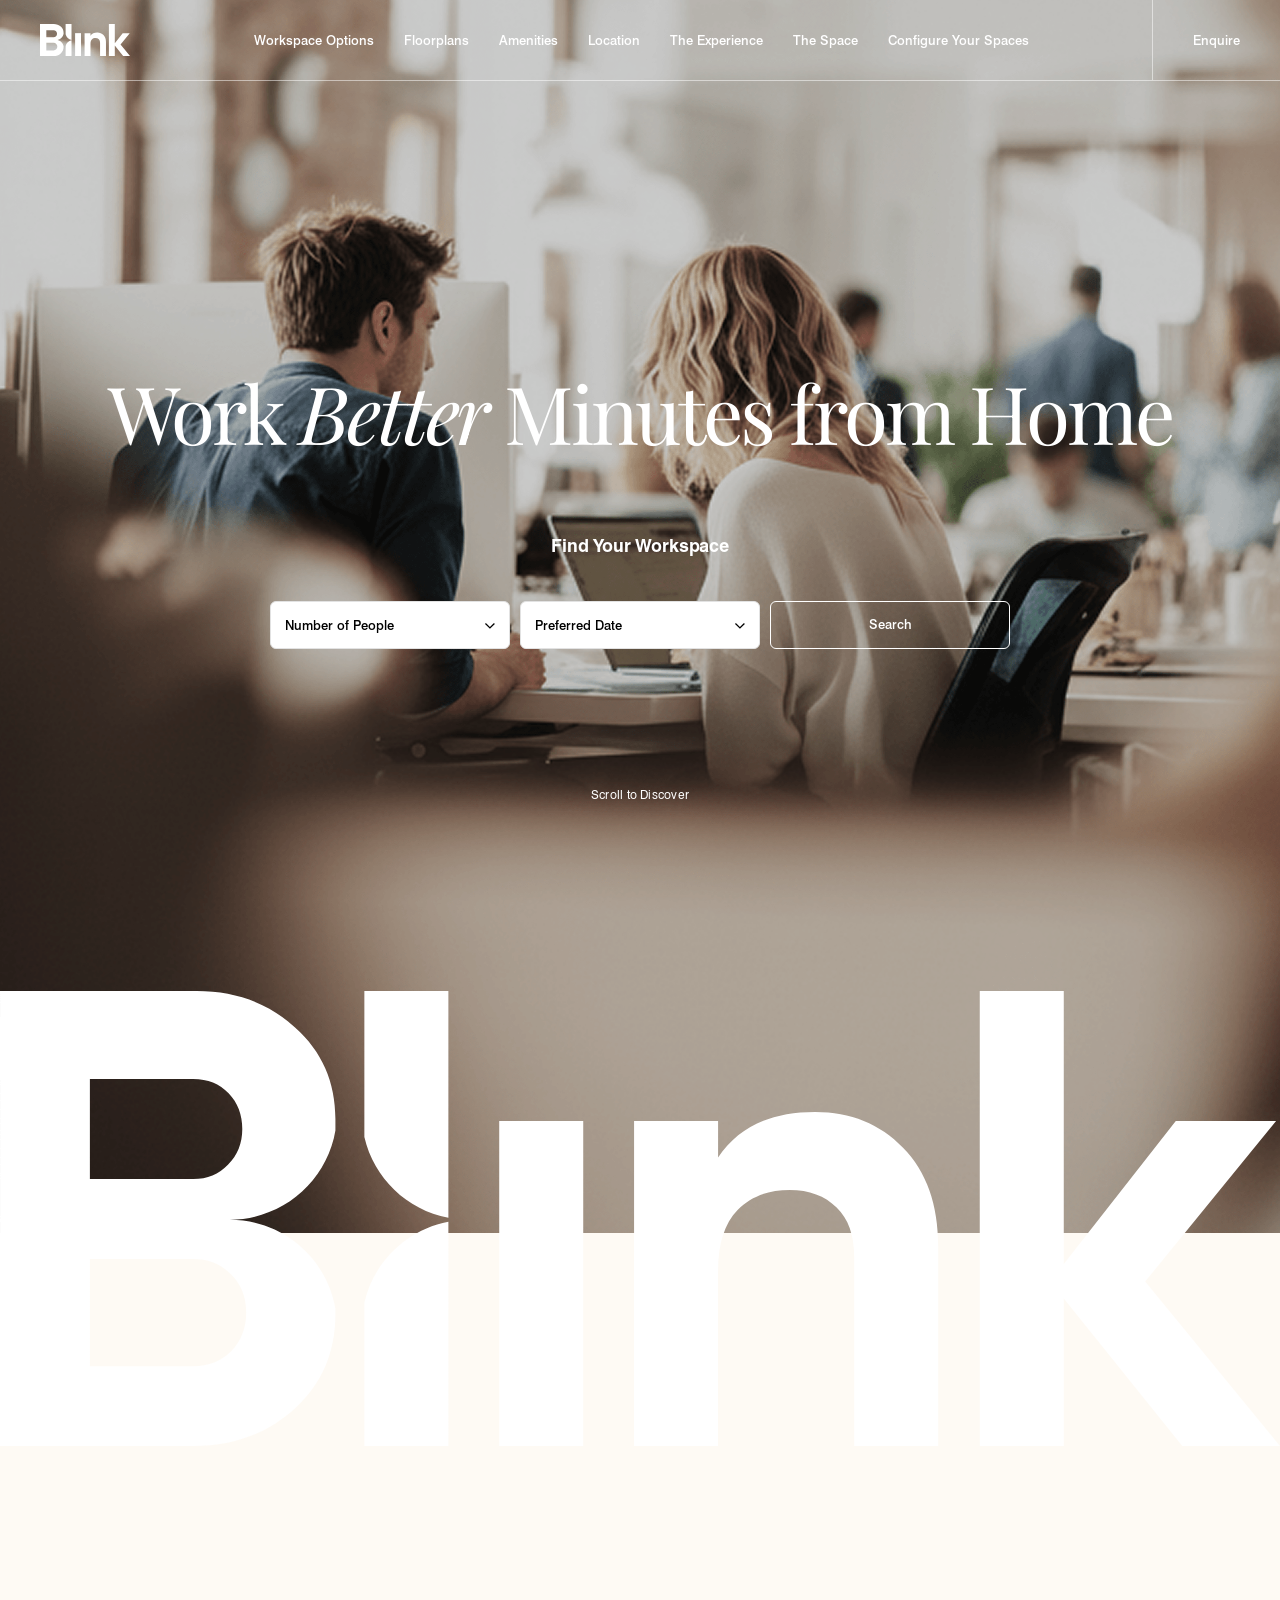
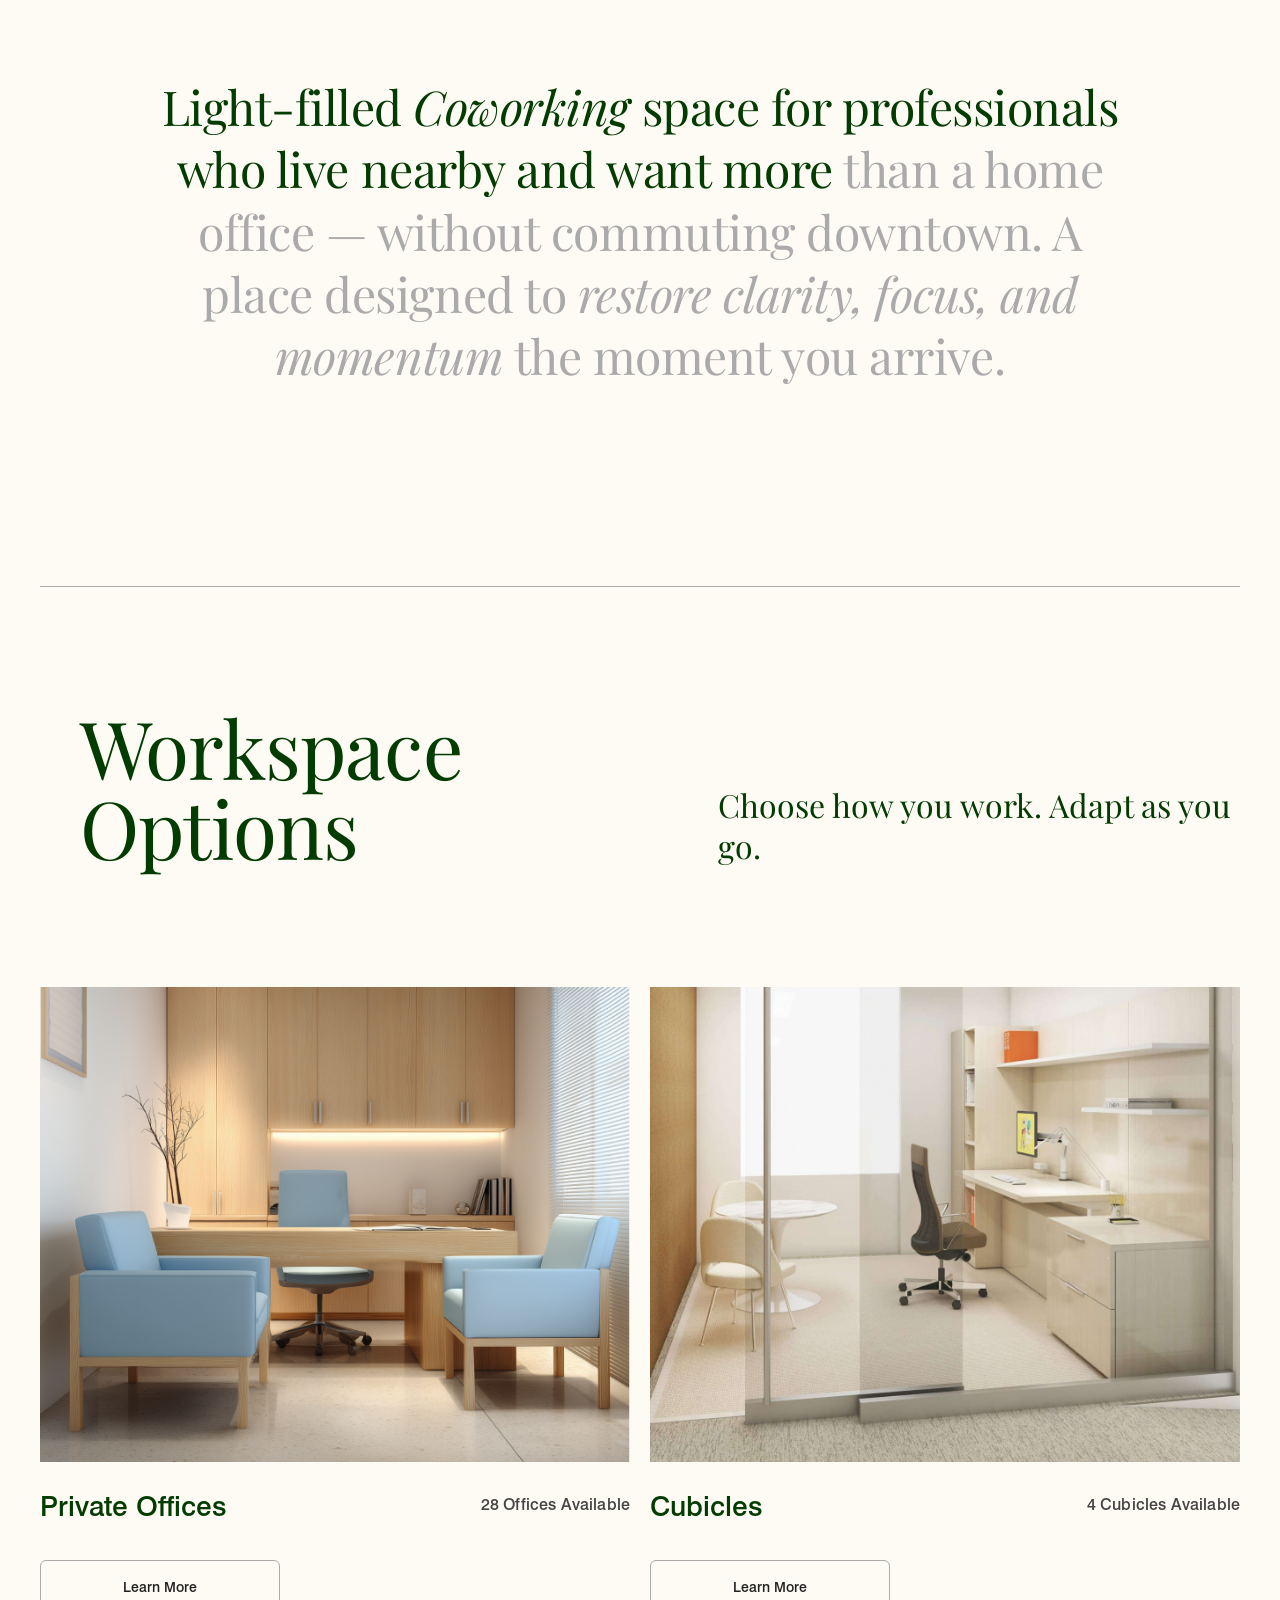
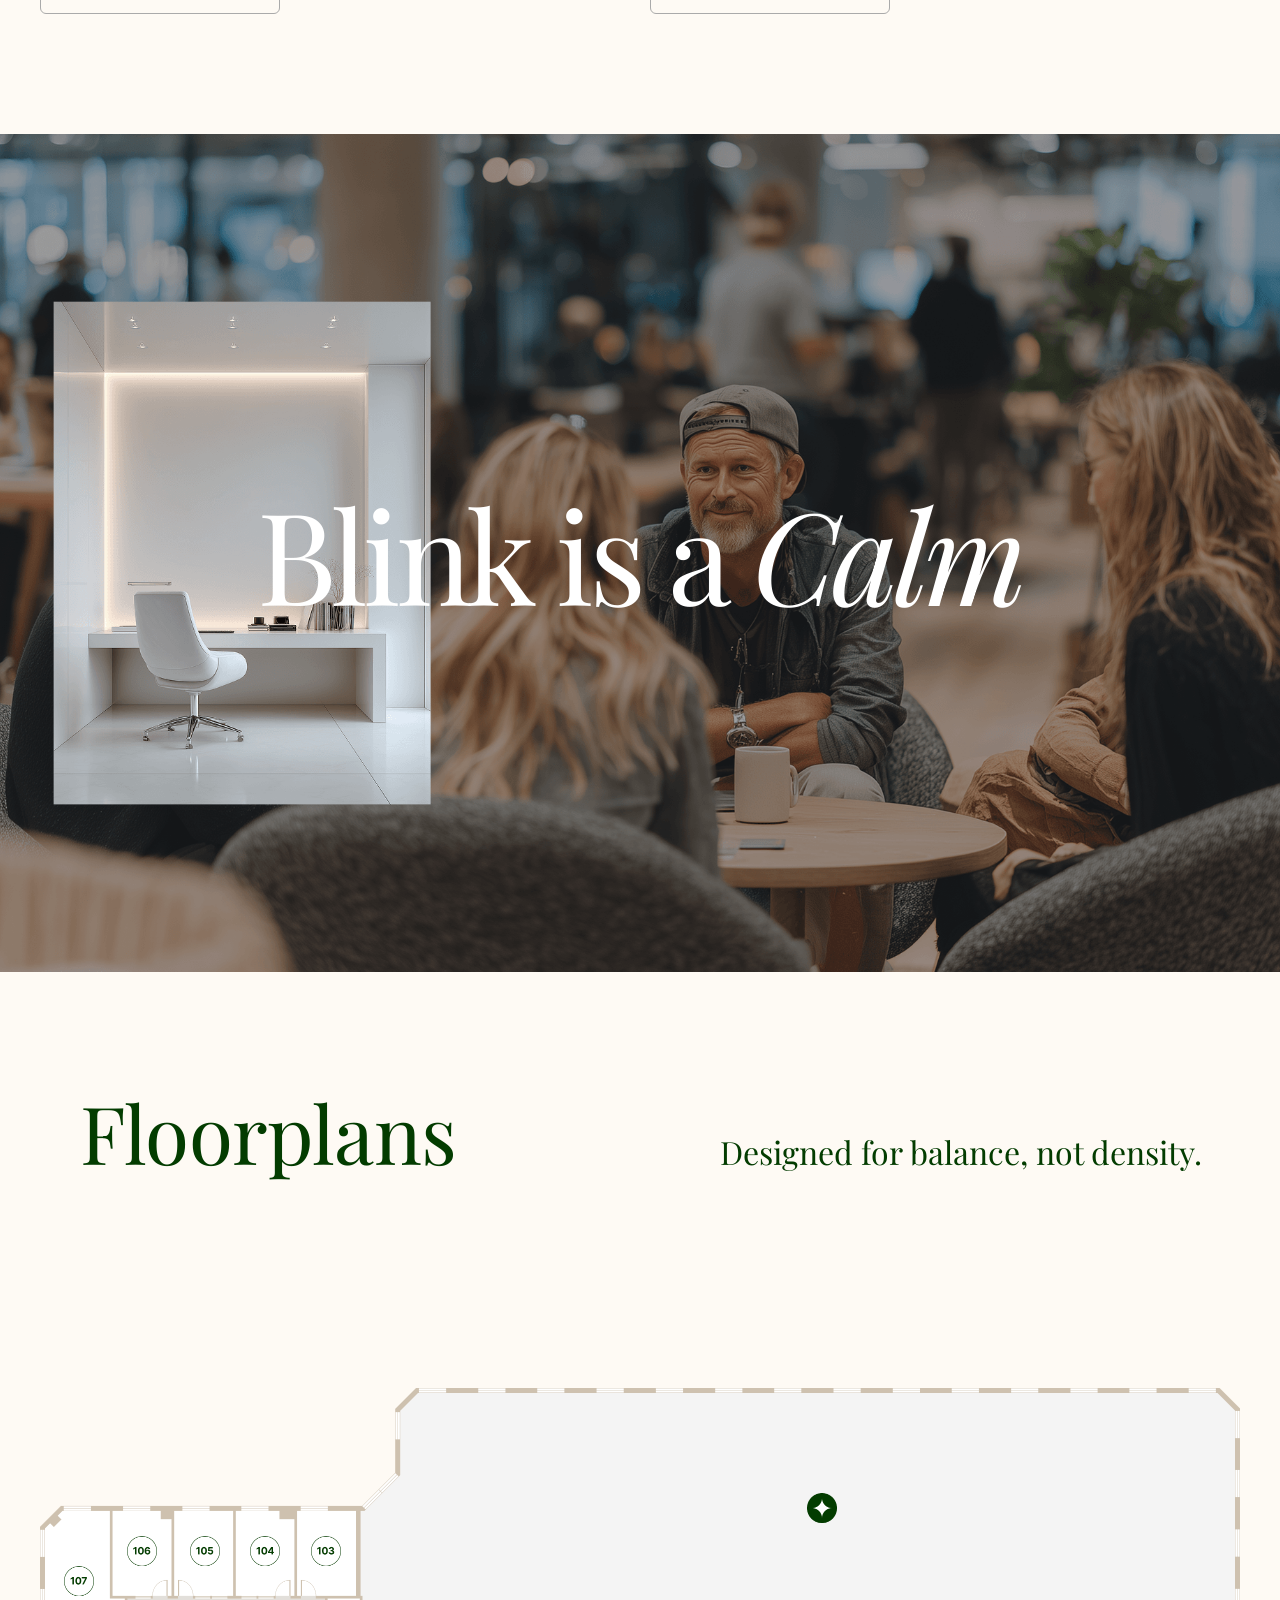
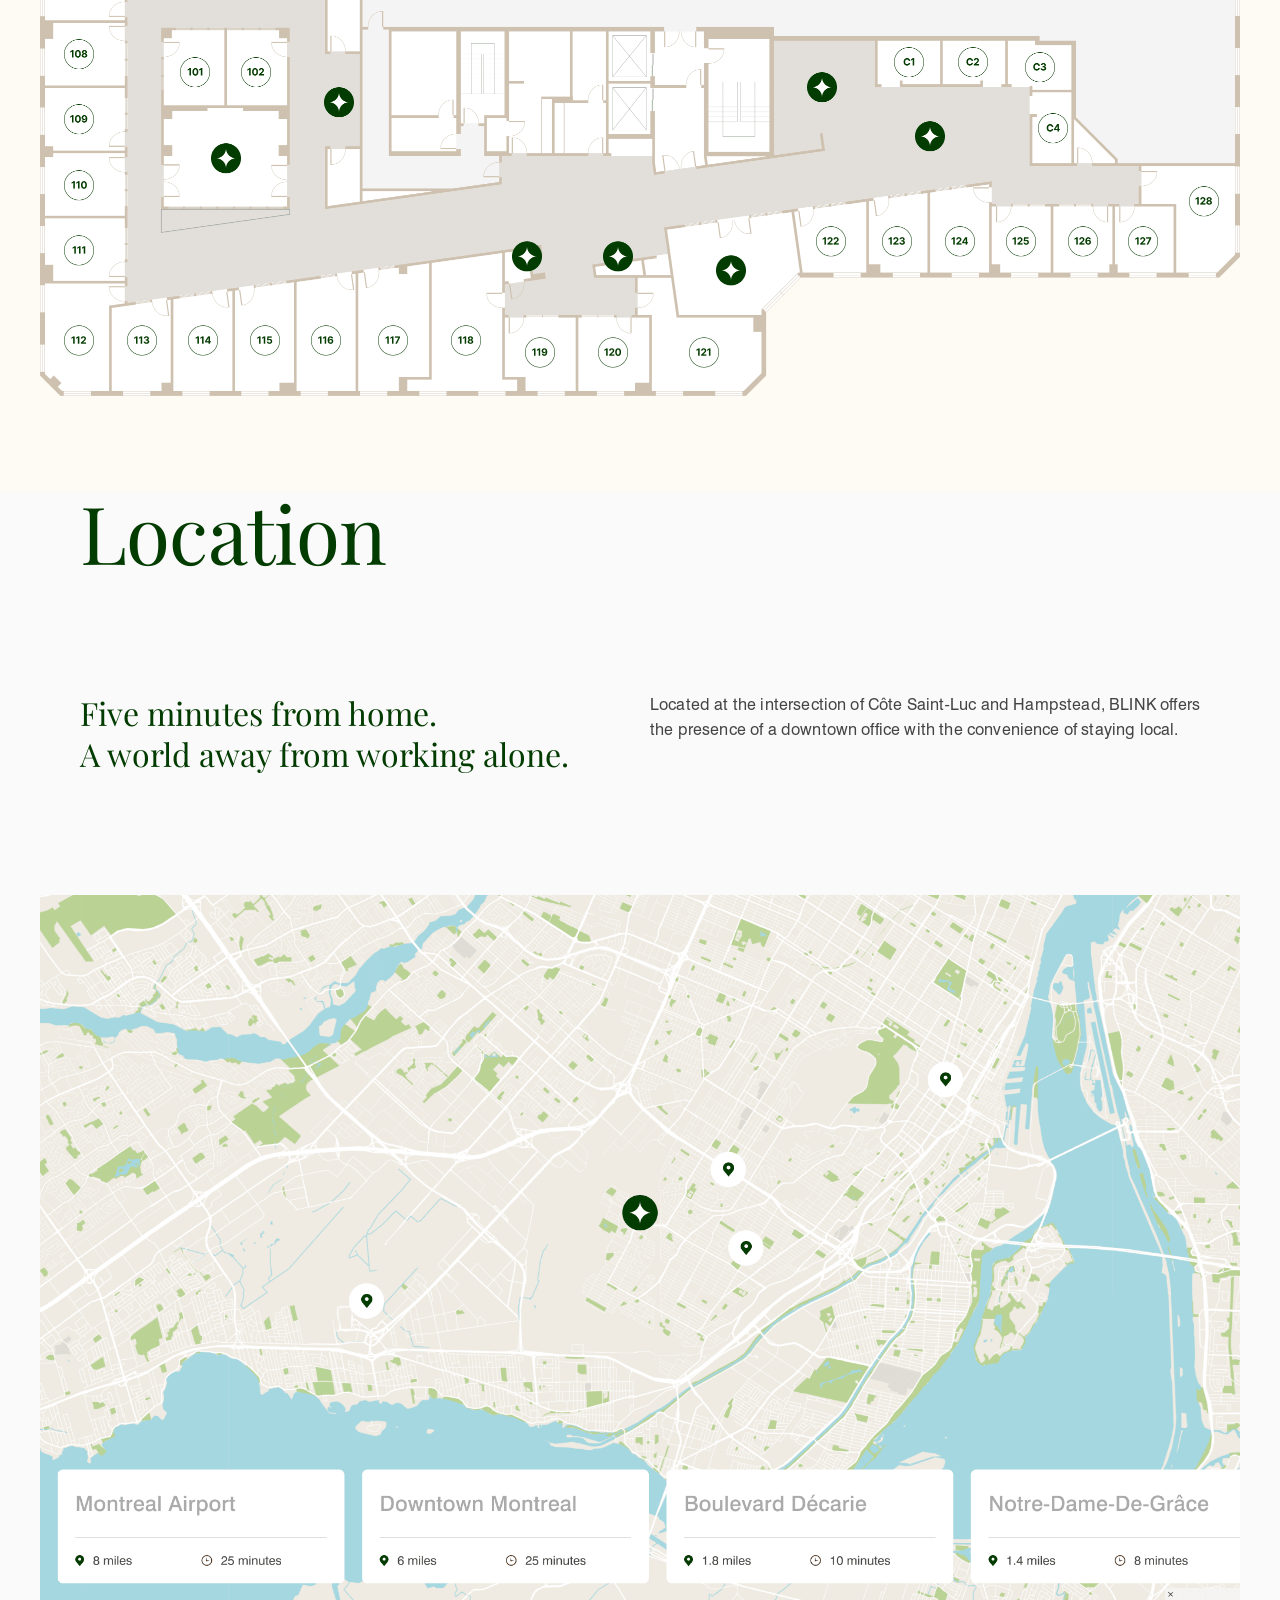
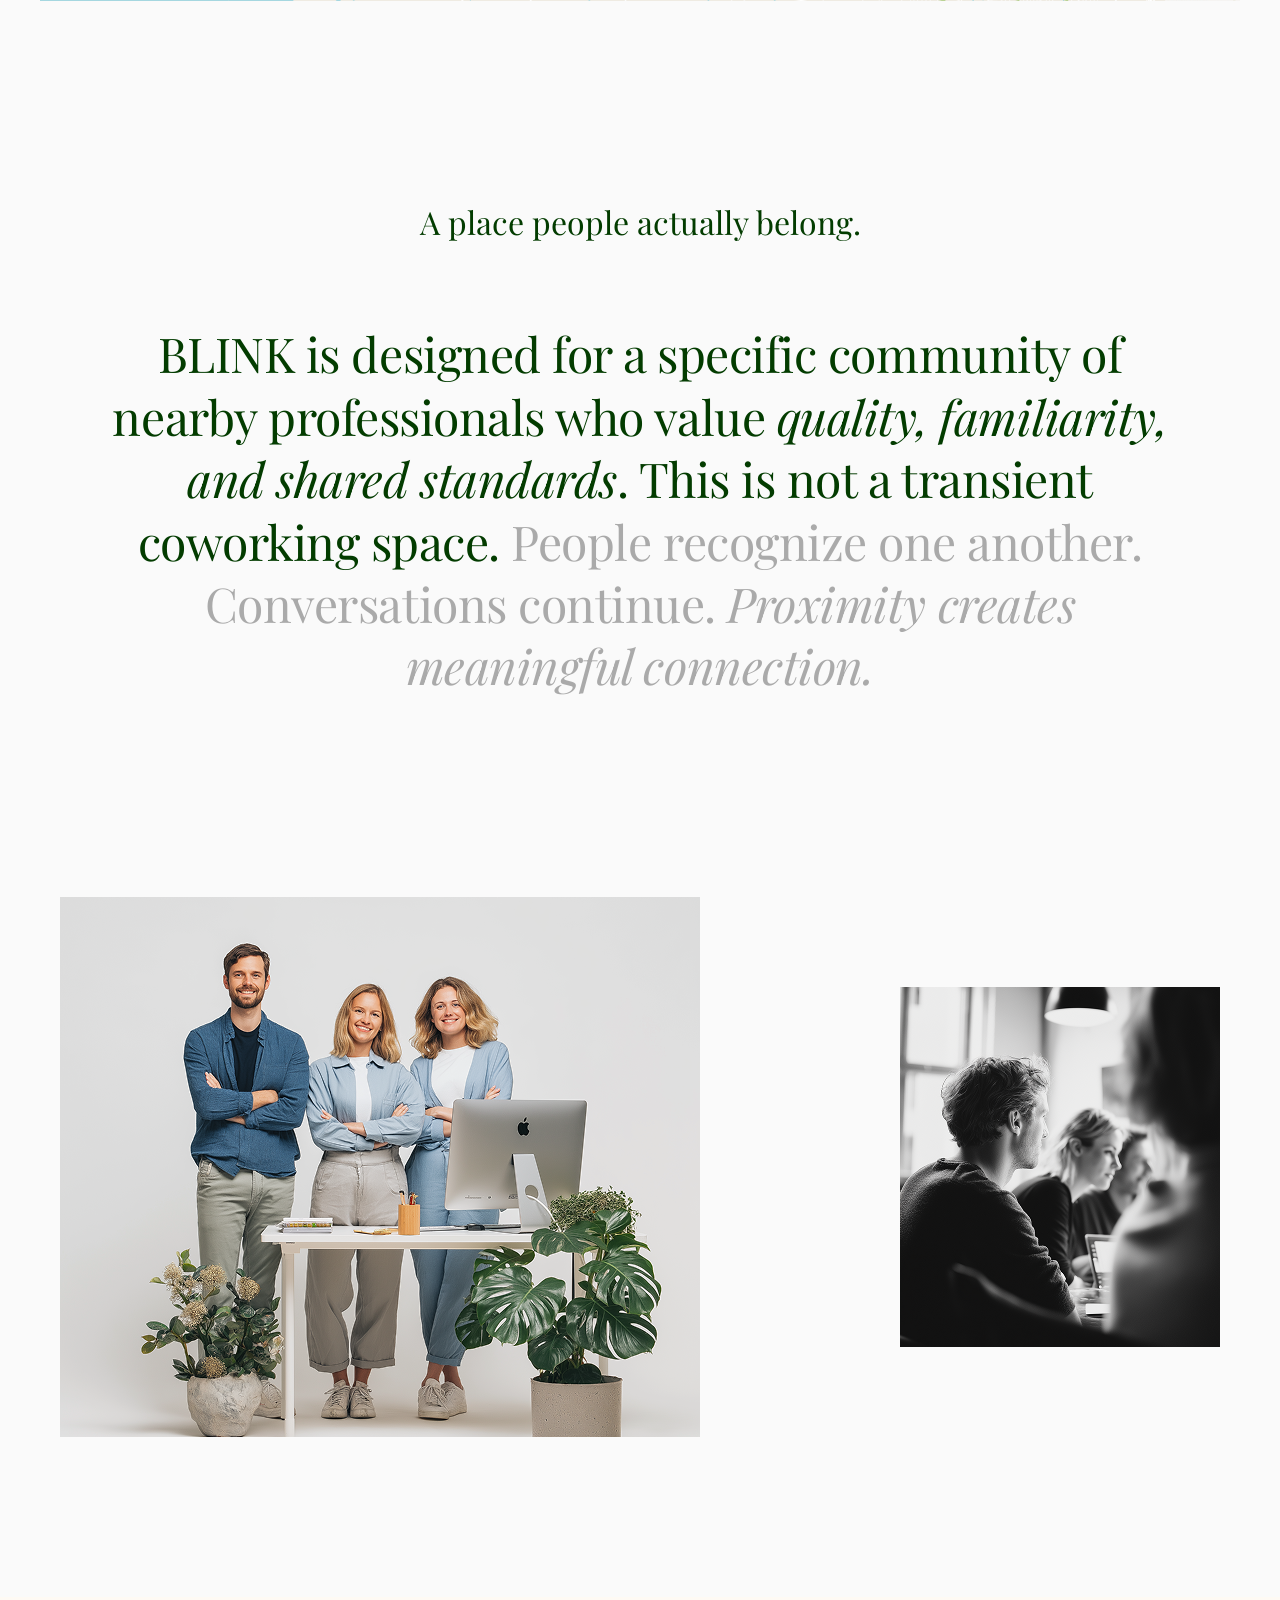
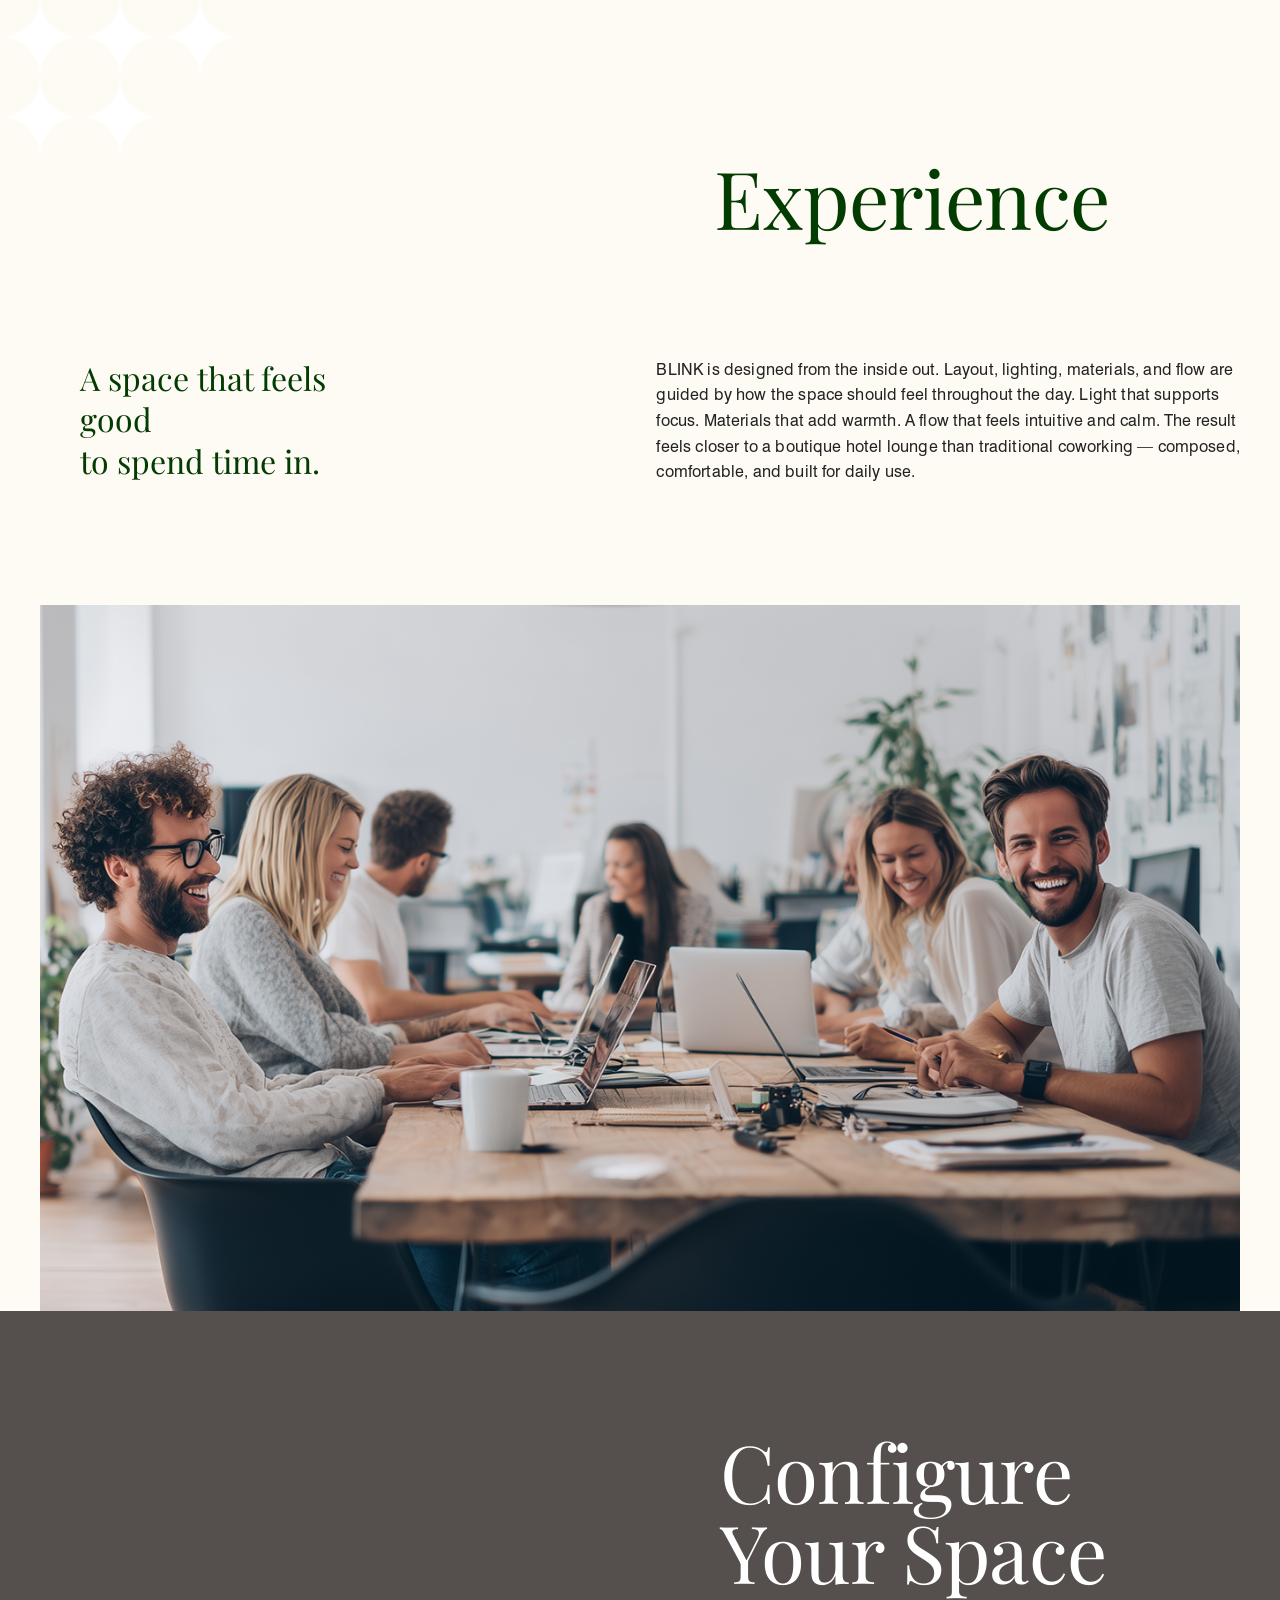
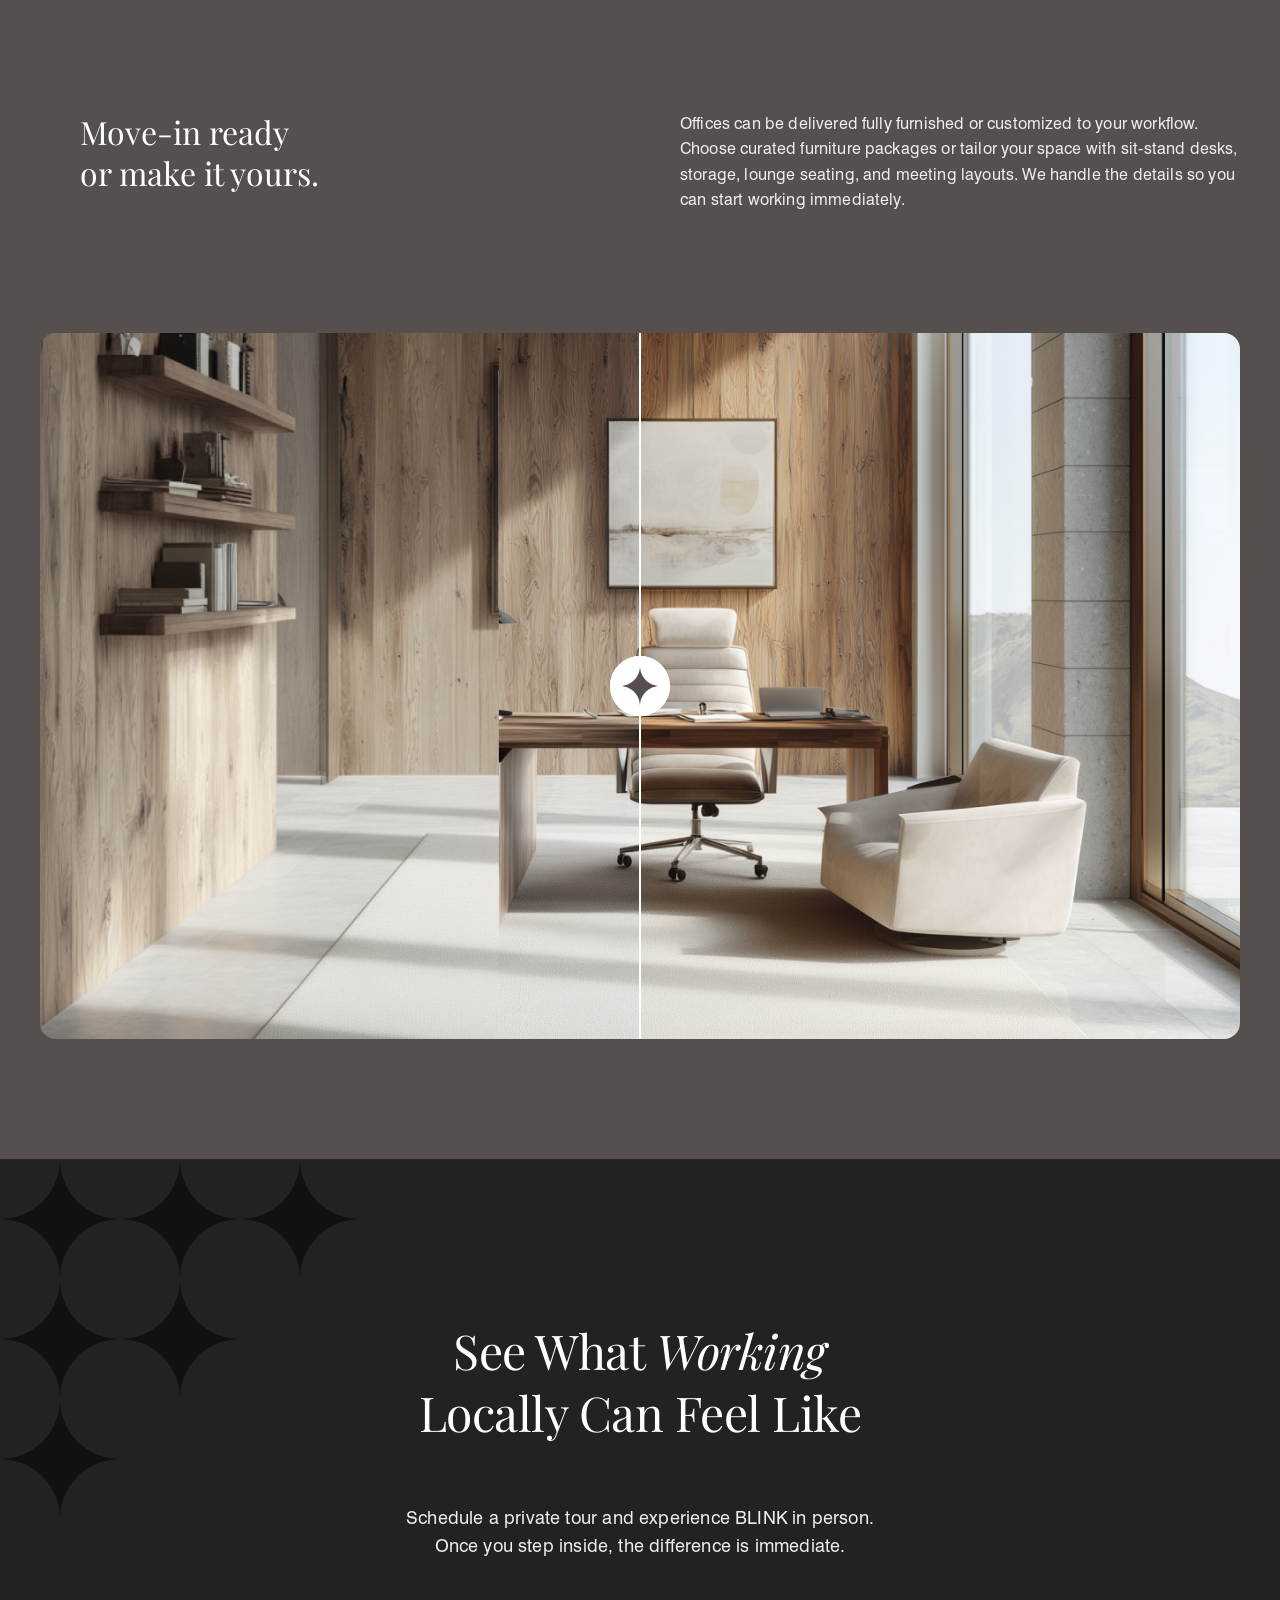
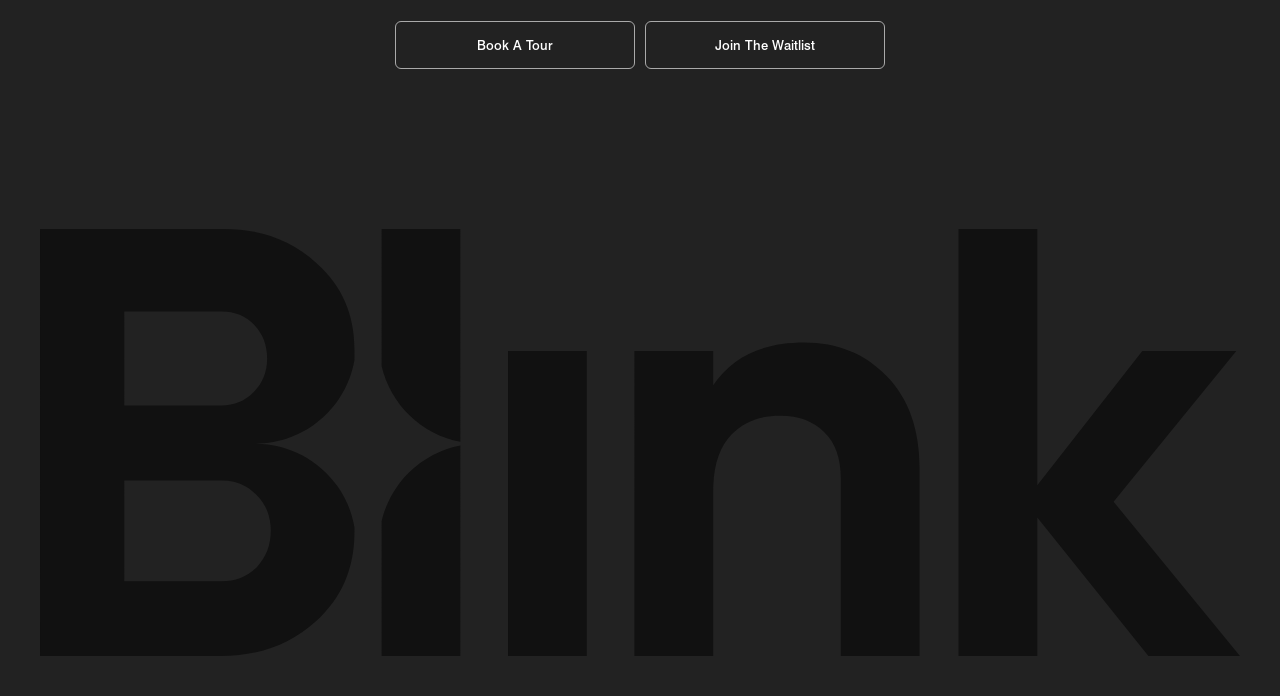
==== index.html @ bb27c64c "Add files via upload" ====
<!DOCTYPE html>
<html lang="en">

<head>
    <meta charset="UTF-8">
    <meta name="viewport" content="width=device-width, initial-scale=1.0">
    <link rel="preconnect" href="https://fonts.googleapis.com">
<link rel="preconnect" href="https://fonts.gstatic.com" crossorigin>
<link href="https://fonts.googleapis.com/css2?family=Inter:ital,opsz,wght@0,14..32,100..900;1,14..32,100..900&family=Playfair+Display:ital,wght@0,400..900;1,400..900&display=swap" rel="stylesheet">
    <link rel="stylesheet" href="./styles/reset.css">
    <link rel="stylesheet" href="./styles/fonts.css">
    <link rel="stylesheet" href="./styles/global.css">
    <link rel="stylesheet" href="./styles/main.css">
    <title>BLINK</title>
</head>

<body>
    <header class="header">
        <div class="header__container">
            <a href="#" class="header__logo">
                <img src="./images/logo.svg" alt="">
            </a>
            <ul class="header__nav">
                <li>
                    <a href="#" class="header__nav-link">Workspace Options</a>
                </li>
                 <li>
                    <a href="#" class="header__nav-link">floorplans</a>
                </li>
                 <li>
                    <a href="#" class="header__nav-link">amenities</a>
                </li>
                 <li>
                    <a href="#" class="header__nav-link">location</a>
                </li>
                 <li>
                    <a href="#" class="header__nav-link">The Experience</a>
                </li>
                 <li>
                    <a href="#" class="header__nav-link">the space</a>
                </li>
                 <li>
                    <a href="#" class="header__nav-link">configure your spaces</a>
                </li>
            </ul>
            <a href="#" class="header__btn">Enquire</a>
            </div>
        </div>
    </header>
    <main>
        <section class="hero">
            <div class="container">
                <div class="hero__wrapper">
                     <h1 class="hero__title">Work <span>Better</span> Minutes from Home</h1>
                     <div class="hero__inner">
                         <p class="hero__text">Find Your Workspace</p>
                        <div class="hero__group">
                                <div class="custom-select" data-select>
                                    <div class="select-trigger" data-trigger>
                                        <span data-value>Number of People</span>
                                        <div class="icon__wrapper">
                                            <svg width="10" height="6" viewBox="0 0 10 6" fill="none" xmlns="http://www.w3.org/2000/svg">
  <path d="M0.897902 0L4.93846 4.04056L8.97902 0L9.87692 0.897902L4.93846 5.83636L-3.92485e-08 0.897902L0.897902 0Z" fill="black" />
</svg>
                                        </div>
                                    </div>
                                    <div class="select-dropdown" data-dropdown>
                                        <div class="option" data-option="1">1 person</div>
                                        <div class="option" data-option="2">2 people</div>
                                        <div class="option" data-option="3">3 people</div>
                                        <div class="option" data-option="4">4 people</div>
                                    </div>
                                </div>
                                <div class="custom-select" data-select>
                                    <div class="select-trigger" data-trigger>
                                        <span data-value>Preferred Date</span>
                                        <div class="icon__wrapper">
                                            <svg width="10" height="6" viewBox="0 0 10 6" fill="none" xmlns="http://www.w3.org/2000/svg">
  <path d="M0.897902 0L4.93846 4.04056L8.97902 0L9.87692 0.897902L4.93846 5.83636L-3.92485e-08 0.897902L0.897902 0Z" fill="black" />
</svg>
                                        </div>
                                    </div>
                        
                                    <div class="select-dropdown" data-dropdown>
                                        <div class="option" data-option="2026-04-15">April 15</div>
                                        <div class="option" data-option="2026-04-16">April 16</div>
                                        <div class="option" data-option="2026-04-17">April 17</div>
                                    </div>
                                </div>
                            <a href="#" class="hero__search">Search</a>
                        </div>
                        <a href="#" class="hero__discover-text">Scroll to Discover</a>
                     </div>

                </div>
            </div>
            <div class="hero__bg">
                <img src="./images/hero-bg.png" alt="">
            </div>
        </section>
        <section class="text-logo">
            <div class="container">
                 <div class="text-logo__wrapper">
                    <div class="logo__wrapper">
                        <img src="./images/under-hero.svg" alt="">
                    </div>
                <div class="text-logo__inner">
                    <p>
                        <span class="text-green">
                            Light-filled <span>Coworking</span> space for professionals who live nearby and want more
                        </span>
                        <span class="text-grey">
                            than a home office — without commuting downtown. A place designed to
                            <span>restore clarity, focus, and momentum</span> the moment you arrive.
                        </span>
                    </p>
                </div>
                 </div>
            </div>
        </section>
        <section class="options">
            <div class="container">
                 <div class="options__wrapper">
                    <div class="options__inner">
                        <h2 class="title-h2">Workspace <br>Options</h2>
                        <p class="options__text">Choose how you work. Adapt as you go.</p>
                    </div>
                    <div class="options__list">
                        <div class="options__card">
                            <div class="options__image">
                                 <img src="./images/opitons-1.png" alt="Options Slide">
                            </div>
                            <div class="options__content-card">
                                <div class="options__text-block">
                                     <h3 class="options__title">Private Offices</h3>
                                 <p class="options__subtitle">28 Offices Available</p>
                                </div>
                                <a href="#" class="options__cta">Learn More</a>
                            </div>
                        </div>
                        <div class="options__card">
                            <div class="options__image">
                                 <img src="./images/options-2.png" alt="Options Slide">
                            </div>
                            <div class="options__content-card">
                                <div class="options__text-block">
                                     <h3 class="options__title">Cubicles</h3>
                                 <p class="options__subtitle">4 Cubicles Available</p>
                                </div>
                                <a href="#" class="options__cta">Learn More</a>
                            </div>
                        </div>
                    </div>
                 </div>
            </div>
        </section>
        <section class="center-text">
             <div class="container">
                <div class="center-text__wrapper">
                    <h2>Blink is a <span>Calm</span></h2>
                </div>
             </div>
             <div class="center__bg">
                 <img src="./images/center.png" alt="">
             </div>
        </section>
        <section class="floorplans">
             <div class="container">
                 <div class="fp__wrapper">
                     <div class="fp__inner">
                         <h2 class="title-h2">Floorplans</h2>
                         <p class="fp__text">Designed for <span>balance</span>, not density.</p>
                     </div>
                     <div class="fp__image">
                         <img src="./images/plan.png" alt="">
                     </div>
                 </div>
             </div>
        </section>
        <section class="map">
             <div class="container">
                 <div class="map__wrapper">
                    <h2 class="title-h2">Location</h2>
                     <div class="map__inner">
                        <p class="map__text">Five minutes from home. <br>A world away from working alone.</p>
                        <p class="map__subtitle">Located at the intersection of Côte Saint‑Luc and Hampstead, BLINK offers the presence of a downtown office with the convenience of staying local.</p>
                     </div>
                     <div class="map__image">
                         <img src="./images/map.png" alt="">
                     </div>
                 </div>
             </div>
        </section>
        <section class="text-image">
             <div class="container">
                 <div class="tim__wrapper">
                      <div class="tim__inner">
                         <p class="tim__subtitle">A place people actually belong.</p>
                        <div class="tim__title-wrapper">
                                <p>
                                    <span class="text-green">
                                        BLINK is designed for a specific community of nearby professionals who value <span>quality, familiarity, and shared standards</span>. This is not a transient coworking space.
                                    </span>
                                    <span class="text-grey">
                                       People recognize one another. Conversations continue. <span>Proximity creates meaningful connection.</span>
                                    </span>
                                </p>
                        </div>
                      </div>
                      <div class="tim__list">
                         <div class="tim__image-big">
                             <img src="./images/tim-big.png" alt="">
                         </div>
                         <div class="tim__image-small">
                             <img src="./images/tim-small.png" alt="">
                         </div>
                      </div>
                 </div>
             </div>
        </section>
        <section class="about">
            <div class="container">
                 <div class="about__wrapper">
                      <h2 class="title-h2 about-title">Experience</h2>
                      <div class="about__inner">
                        <p class="about__text">A space that feels good<br> to spend time in.</p>
                        <p class="about__text-small">BLINK is designed from the inside out. Layout, lighting, materials, and flow are guided by how the space should feel throughout the day. Light that supports focus. Materials that add warmth. A flow that feels intuitive and calm. The result feels closer to a boutique hotel lounge than traditional coworking — composed, comfortable, and built for daily use.</p>
                      </div>
                      <div class="about__image">
                        <img src="./images/about-img.png" alt="">
                      </div>
                 </div>
            </div>
            <div class="about__decor">
                 <img src="./images/about-decor.png" alt="">
            </div>
        </section>
        <section class="comparison">
            <div class="container">
                <div class="comp__wrapper">
                    <div class="comp-title__wrapper">
                        <h2 class="title-h2 white comp-title">configure <br>your space</h2>
                    </div>
                    <div class="comp__inner">
                        <p class="comp__text">Move‑in ready <br>or make it yours.</p>
                        <p class="comp__text-small">Offices can be delivered fully furnished or customized to your workflow.
                            Choose curated furniture packages or tailor your space with sit‑stand desks, storage, lounge
                            seating, and meeting layouts. We handle the details so you can start working immediately.</p>
                    </div>
                    <div class="comparison-slider">
                        <div class="comparison__images">
                            <img class="comparison__image comparison__image--before" src="./images/comparison-img.png" alt="" />
                            <img class="comparison__image comparison__image--after" src="./images/comparison-img.png" alt="" />
                        </div>
        
                        <input type="range" min="0" max="100" value="50" class="comparison__slider" />
        
                        <div class="comparison__line"></div>
        
                        <div class="comparison__button">
                            <svg width="60" height="60" viewBox="0 0 60 60" fill="none" xmlns="http://www.w3.org/2000/svg">
                                <circle cx="30" cy="30" r="30" fill="white" />
                                <path fill-rule="evenodd" clip-rule="evenodd"
                                    d="M50 30C38.9543 30 30 21.0457 30 10C30 21.0457 21.0457 30 10 30C21.0457 30 30 38.9543 30 50C30 38.9543 38.9543 30 50 30Z"
                                    fill="#55504D" />
                            </svg>
                        </div>
                    </div>
                </div>
            </div>
        </section>
    </main>
    <footer class="footer">
        <div class="footer__container">
           <div class="footer__inner">
             <h2 class="footer__title">See what <span>working</span> locally can feel like</h2>
             <p class="footer-text">Schedule a private tour and experience BLINK in person. Once you step inside, the difference is immediate.</p>
             <div class="footer__cta-list">
               <a href="#" class="footer__cta">Book a Tour</a>
               <a href="#" class="footer__cta">Join the waitlist</a>
             </div>
           </div>
           <div class="footer__image">
             <img src="./images/footer-logo.svg" alt="">
           </div>
        </div>
        <div class="footer__decor">
             <img src="./images/footer-decor.png" alt="">
        </div>
    </footer>
</body>
<script id="hero-select">
    (function() {
    const selects = document.querySelectorAll('.custom-select[data-select]');
    function closeAll(except) {
        selects.forEach(s => { if (s !== except) s.classList.remove('active'); });
    }
    document.addEventListener('click', e => {
        if (!e.target.closest('.custom-select')) closeAll();
    });
    selects.forEach(select => {
        const trigger = select.querySelector('[data-trigger]');
        const options = select.querySelectorAll('.option');
        trigger.addEventListener('click', e => {
            e.stopPropagation();
            closeAll(select);
            select.classList.toggle('active');
        });
        options.forEach(opt => {
            opt.addEventListener('click', () => {
                const span = select.querySelector('[data-value]');
                if (span) span.textContent = opt.textContent.trim();
                select.classList.remove('active');
            });
        });
    });
    document.addEventListener('keydown', e => { if (e.key === 'Escape') closeAll(); });
})();
</script>
<script id="header-scroll">
    (function() {
  const header = document.querySelector('.header');
  if (!header) return;

  const handleScroll = () => {
    if (window.scrollY > 0) {
      header.classList.add('header--scrolled');
    } else {
      header.classList.remove('header--scrolled');
    }
  };

  window.addEventListener('scroll', handleScroll);
  handleScroll();
})();
</script>
<script id="comparison">
const comparison = document.querySelector('.comparison-slider');
const slider = comparison.querySelector('.comparison__slider');
const beforeImage = comparison.querySelector('.comparison__image--before');
const line = comparison.querySelector('.comparison__line');
const button = comparison.querySelector('.comparison__button');

slider.addEventListener('input', (e) => {
  const value = e.target.value;
  // Оновлюємо clip-path: від 0 до 100%
  beforeImage.style.clipPath = `inset(0 ${100 - value}% 0 0)`;
  line.style.left = value + '%';
  button.style.left = value + '%';
});
</script>
</html>
---- styles/fonts.css ----
/* Swiss 721 Regular (400) */
@font-face {
  font-family: 'Swiss 721';
  src: url('../fonts/Swiss-721-Regular.woff2') format('woff2');
  font-weight: 400;
  font-style: normal;
  font-display: swap;
}

/* Swiss 721 Medium (500) */
@font-face {
  font-family: 'Swiss 721';
  src: url('../fonts/Swiss-721-Medium.woff2') format('woff2');
  font-weight: 500;
  font-style: normal;
  font-display: swap;
}

/* Swiss 721 Bold (700) */
@font-face {
  font-family: 'Swiss 721';
  src: url('../fonts/Swiss-721-Bold.woff2') format('woff2');
  font-weight: 700;
  font-style: normal;
  font-display: swap;
}
---- styles/global.css ----
body {
  font-family: "Swiss 721";
  font-weight: 500;
  font-size: 16px;
  color: #fff;
  background: #fefaf4;
}

img {
  width: 100%;
  height: 100%;
  object-fit: cover;
}

svg {
  display: flex;
}

a {
  transition: all 0.3s ease;
}
.container {
  width: 100%;
  max-width: 1520px;
  padding: 0px 40px;
  margin: 0 auto;
}

.title-h2 {
  font-weight: 400;
  font-size: 80px;
  line-height: 100%;
  letter-spacing: -0.01em;
  color: #033c00;
  font-family: "Playfair Display", sans-serif;
  text-transform: capitalize;
}
.title-h2.white {
  color: #fff;
}

.text-green span {
  font-style: italic;
}
.text-grey {
  color: #aaa;
}
.text-grey span {
  font-style: italic;
}
---- styles/main.css ----
/* HEADER */

.header {
  width: 100%;
  border-bottom: 1px solid rgba(255, 255, 255, 0.5);
  position: fixed;
  top: 0;
  z-index: 213;
  transition: background-color 0.3s ease;
}
.header__container {
  width: 100%;
  max-width: 1520px;
  padding: 0px 40px;
  margin: 0 auto;
  display: flex;
  justify-content: space-between;
  align-items: center;
  position: relative;
  height: 80px;
}

.header--scrolled {
  background-color: #222;
}
.header__logo {
  max-width: 90px;
}
.header__nav {
  display: flex;
  gap: 30px;
}
.header__nav-link {
  font-weight: 500;
  font-size: 13px;
  line-height: 100%;
  text-transform: capitalize;
  color: #fff;
}
.header__btn {
  padding-left: 40px;
  border-left: 1px solid rgba(255, 255, 255, 0.5);
  height: 100%;
  display: flex;
  align-items: center;
  font-weight: 500;
  font-size: 13px;
  line-height: 100%;
  text-transform: capitalize;
  color: #fff;
}

/* HERO START */

.hero {
  position: relative;
  padding: 372px 0 432px;
}
.hero::after {
  content: "";
  position: absolute;
  z-index: -2;
  background: #000;
  width: 100%;
  height: 100%;
  inset: 0;
}

.hero__wrapper {
  display: flex;
  flex-flow: column;
  width: 100%;
}
.hero__title {
  font-weight: 400;
  font-size: 80px;
  line-height: 100%;
  letter-spacing: -0.04em;
  text-align: center;
  color: #fff;
  font-family: "Playfair Display", sans-serif;
  margin-bottom: 80px;
}
.hero__title span {
  font-style: italic;
}
.hero__inner {
  display: flex;
  flex-flow: column;
}
.hero__text {
  font-weight: 700;
  font-size: 18px;
  line-height: 160%;
  letter-spacing: -0.01em;
  text-align: center;
  color: #fff;
  margin-bottom: 40px;
}
.hero__group {
  display: flex;
  align-items: center;
  justify-content: center;
  gap: 10px;
  margin-bottom: 140px;
}
.hero__search {
  width: 100%;
  max-width: 240px;
  font-weight: 500;
  font-size: 13px;
  line-height: 100%;
  text-transform: capitalize;
  text-align: center;
  color: #fff;
  border: 1px solid #fff;
  border-radius: 6px;
  display: flex;
  justify-content: center;
  align-items: center;
  height: 48px;
}
.hero__search:hover {
  background: #222;
}

.custom-select {
  height: 48px;
  background: #fff;
  font-weight: 500;
  font-size: 13px;
  line-height: 100%;
  color: #000;
  width: 100%;
  max-width: 240px;
  display: flex;
  align-items: center;
  padding: 0px 14px;
  border-radius: 6px;
  flex-flow: column;
  position: relative;
  cursor: pointer;
  user-select: none;
  border: 1px solid #e2e2e2;
}

.select-trigger {
  font-weight: 500;
  font-size: 13px;
  line-height: 100%;
  color: #000;
  display: flex;
  align-items: center;
  justify-content: space-between;
  width: 100%;
  flex-shrink: 0;
  height: 48px;
}

.select-dropdown {
  position: absolute;
  top: 100%;
  left: 0;
  width: 100%;
  background: #fff;
  border-radius: 6px;
  box-shadow: 0 8px 20px rgba(0, 0, 0, 0.08);
  border: 1px solid #f0f0f0;
  max-height: 0;
  opacity: 0;
  overflow: hidden;
  transition:
    max-height 0.3s cubic-bezier(0.23, 1, 0.32, 1),
    opacity 0.25s ease,
    margin 0.2s;
  pointer-events: none;
  z-index: 100;
  padding: 0;
  display: flex;
  flex-flow: column;
}

.custom-select.active .select-dropdown {
  max-height: 220px;
  opacity: 1;
  pointer-events: auto;
  margin-top: 4px;
  overflow-y: auto;
}

.option {
  padding: 12px 16px;
  font-size: 13px;
  color: #1e1e1e;
  cursor: pointer;
  transition: background 0.15s;
  border-bottom: 1px solid #f5f5f5;
  background: #fff;
}

.option:last-child {
  border-bottom: none;
}

.option:hover {
  background: #f8f8f8;
}

.custom-select .icon__wrapper {
  transition: transform 0.25s ease;
  display: flex;
  align-items: center;
}

.custom-select.active .icon__wrapper {
  transform: rotate(180deg);
}

.select-dropdown::-webkit-scrollbar {
  width: 4px;
}

.select-dropdown::-webkit-scrollbar-track {
  background: #f1f1f1;
  border-radius: 4px;
}

.select-dropdown::-webkit-scrollbar-thumb {
  background: #c1c1c1;
  border-radius: 4px;
}

.hero__discover-text {
  font-weight: 400;
  font-size: 12px;
  line-height: 100%;
  letter-spacing: 0.02em;
  text-align: center;
  color: #fff;
}

.hero__bg {
  position: absolute;
  width: 100%;
  height: 100%;
  inset: 0;
  z-index: -1;
  opacity: 0.8;
}

/* HERO END */

/* TEXT LOGO */

.text-logo {
  background: #fefaf4;
  padding: 442px 0 200px;
  position: relative;
}
.text-logo::before {
  content: "";
  position: absolute;
  bottom: 0;
  border-bottom: 1px solid #aaa;
  width: 100%;
  max-width: calc(100% - 80px);
  left: 50%;
  transform: translateX(-50%);
}

.text-logo__wrapper {
  width: 100%;
  display: flex;
  flex-flow: column;
  margin: 0 auto;
}
.logo__wrapper {
  position: absolute;
  top: -242px;
  width: 100%;
  max-width: 1360px;
  left: 50%;
  transform: translateX(-50%);
}
.text-logo__inner p {
  font-weight: 400;
  font-size: 48px;
  line-height: 130%;
  letter-spacing: -0.01em;
  text-align: center;
  color: #033c00;
  font-family: "Playfair Display", sans-serif;
}

.text-logo__inner {
  max-width: 977px;
  margin: 0 auto;
}

/* OPTIONS */

.options {
  background: #fefaf4;
  padding: 120px 0;
}

.options__wrapper {
  display: flex;
  flex-flow: column;
  gap: 120px;
}
.options__inner {
  display: flex;
  gap: 256px;
  padding-left: 40px;
}

.options__text {
  align-self: end;
  font-family: "Playfair Display", sans-serif;
  font-weight: 400;
  font-size: 32px;
  line-height: 130%;
  color: #033c00;
}
.options__list {
  display: flex;
  align-items: center;
  gap: 20px;
}
.options__card {
  display: flex;
  flex-flow: column;
}
.options__image {
  max-width: 670px;
  width: 100%;
}
.options__content-card {
  display: flex;
  flex-flow: column;
  gap: 40px;
}
.options__text-block {
  padding-top: 30px;
  display: flex;
  justify-content: space-between;
  width: 100%;
}
.options__title {
  font-weight: 500;
  font-size: 28px;
  line-height: 100%;
  color: #033c00;
}
.options__subtitle {
  font-weight: 500;
  font-size: 16px;
  line-height: 160%;
  letter-spacing: 0.01em;
  text-align: right;
  color: #444;
}
.options__cta {
  font-weight: 500;
  font-size: 14px;
  line-height: 100%;
  text-transform: capitalize;
  text-align: center;
  color: #222;
  border: 1px solid #aaa;
  border-radius: 6px;
  display: flex;
  justify-content: center;
  align-items: center;
  width: 100%;
  max-width: 240px;
  padding: 19px 0;
}
.options__cta:hover {
  background: #f5f5f5;
}
@media (width <= 991px) {
  .options__inner .title-h2 br {
    display: none;
  }
}

/* CENTER */

.center-text {
  padding: 355px 0;
  position: relative;
  font-family: "Playfair Display", sans-serif;
}

.center-text__wrapper {
  display: flex;
  align-items: center;
  justify-content: center;
  font-weight: 400;
  font-size: 128px;
  line-height: 100%;
  letter-spacing: -0.04em;
  text-align: center;
  color: #fff;
}

.center-text__wrapper span {
  font-style: italic;
}
.center__bg {
  position: absolute;
  width: 100%;
  height: 100%;
  inset: 0;
  z-index: -1;
}

/* FLOORPLANS */

.floorplans {
  padding: 120px 0 96px;
  background: #fefaf4;
}

.fp__wrapper {
  display: flex;
  flex-flow: column;
  gap: 216px;
  width: 100%;
  margin: 0 auto;
}
.fp__inner {
  display: flex;
  gap: 264px;
  padding-left: 40px;
}
.fp__text {
  font-weight: 400;
  font-size: 32px;
  line-height: 130%;
  text-align: center;
  color: #033c00;
  align-self: end;
  font-family: "Playfair Display", sans-serif;
}
.fp__image {
  max-width: 1200px;
  width: 100%;
  display: flex;
  align-items: center;
  justify-content: center;
  margin: 0 auto;
}

/* MAP */

.map {
  background: #fafafa;
}
.map__wrapper {
  display: flex;
  flex-flow: column;
  gap: 120px;
}
.map__wrapper .title-h2,
.map__inner {
  padding-left: 40px;
}
.title-h2 {
}
.map__inner {
  display: flex;
  gap: 81px;
  width: 100%;
}
.map__text {
  font-weight: 400;
  font-size: 32px;
  line-height: 130%;
  color: #033c00;
  font-family: "Playfair Display", sans-serif;
  max-width: 559px;
}
.map__subtitle {
  font-weight: 400;
  font-size: 16px;
  line-height: 160%;
  letter-spacing: 0.01em;
  color: #444;
  max-width: 560px;
}
.map__image {
  width: 100%;
}

/* TEXT IMAGE */

.text-image {
  padding: 200px 0 160px;
  background: #fafafa;
  font-family: "Playfair Display", sans-serif;
}

.tim__wrapper {
  display: flex;
  flex-flow: column;
  gap: 200px;
  margin: 0 auto;
  align-items: center;
}
.tim__inner {
  display: flex;
  flex-flow: column;
  gap: 80px;
  max-width: 1080px;
}
.tim__subtitle {
  font-weight: 400;
  font-size: 32px;
  line-height: 130%;
  text-align: center;
  color: #033c00;
}
.tim__title-wrapper p {
  font-weight: 400;
  font-size: 48px;
  line-height: 130%;
  letter-spacing: -0.01em;
  text-align: center;
  color: #033c00;
}

.tim__list {
  display: flex;
  gap: 200px;
  align-items: center;
}
.tim__image-big {
  width: 100%;
  max-width: 640px;
}
.tim__image-small {
  max-width: 320px;
  width: 100%;
  height: 100%;
}

/* ABOUT DECOR */

.about {
  position: relative;
  font-family: "Playfair Display", sans-serif;
  padding: 160px 0 0;
}

.about__wrapper {
  display: flex;
  flex-flow: column;
  gap: 120px;
}

.about-title {
  text-align: end;
  max-width: 1069px;
  padding-left: 40px;
}
.about__inner {
  padding-left: 40px;
  display: flex;
  gap: 314px;
}
.about__text {
  font-weight: 400;
  font-size: 32px;
  line-height: 130%;
  color: #033c00;
  width: 100%;
  max-width: 326px;
}
.about__text-small {
  font-weight: 400;
  font-size: 16px;
  line-height: 160%;
  letter-spacing: 0.01em;
  color: #222;
  font-family: "Swiss 721";
  max-width: 600px;
}
.about__image {
  width: 100%;
  max-width: 1360px;
  margin: 0 auto;
}
.about__decor {
  position: absolute;
  width: 100%;
  height: auto;
  top: 0;
  left: 0;
  max-width: 240px;
  z-index: -1;
}

/* COMPARISON */

.comparison {
  position: relative;
  background: #55504d;
  padding: 120px 0;
}

.comp__wrapper {
  display: flex;
  flex-flow: column;
  gap: 120px;
}

.comp-title__wrapper {
  padding-left: 40px;
  max-width: 1066px;
  align-items: end;
  display: flex;
  justify-content: end;
}

.comp__inner {
  padding-left: 40px;
  display: flex;
  gap: 81px;
}
.comp__text {
  font-weight: 400;
  font-size: 32px;
  line-height: 130%;
  color: #fff;
  font-family: "Playfair Display", sans-serif;
  width: 100%;
  max-width: 559px;
}
.comp__text-small {
  font-weight: 400;
  font-size: 16px;
  line-height: 160%;
  letter-spacing: 0.01em;
  color: #eee;
  max-width: 560px;
}

.comparison-slider {
  position: relative;
  overflow: hidden;
  border-radius: 16px;
  max-width: 1360px;
  width: 100%;
  max-height: 800px;
}
.comparison-slider img {
  width: 100%;
  object-fit: contain;
}

.comparison__images {
  position: relative;
  width: 100%;
}

.comparison__image {
  width: 100%;
  height: 100%;
  object-fit: cover;
  display: block;
}

.comparison__image--before {
  position: absolute;
  inset: 0;
  clip-path: inset(0 50% 0 0);
  overflow: hidden;
  filter: grayscale(50%);
  transition: clip-path 0.2s ease-out;
  will-change: clip-path;
}

.comparison__image--before::after {
  content: "";
  position: absolute;
  inset: 0;
  pointer-events: none;
}

.comparison__slider {
  position: absolute;
  inset: 0;
  width: 100%;
  height: 100%;
  opacity: 0;
  cursor: pointer;
}

.comparison__line {
  position: absolute;
  top: 0;
  bottom: 0;
  width: 2px;
  background: #fff;
  left: 50%;
  transform: translateX(-50%);
  transition: left 0.2s ease-out;
  will-change: left;
  pointer-events: none;
}

.comparison__button {
  position: absolute;
  top: 50%;
  left: 50%;
  transform: translate(-50%, -50%);
  background: #fff;
  border-radius: 50%;
  transition: left 0.2s ease-out;
  will-change: left;
  pointer-events: none;
}

/* FOOTER */

.footer {
  position: relative;
  background: #222;
  z-index: 12;
  padding: 160px 0 40px;
}
.footer__container {
  padding: 0px 40px;
  margin: 0 auto;
  width: 100%;
  display: flex;
  align-items: center;
  flex-flow: column;
  gap: 160px;
}
.footer__inner {
  display: flex;
  flex-flow: column;
  max-width: 490px;
  gap: 60px;
}
.footer__title {
  font-weight: 400;
  font-size: 48px;
  line-height: 130%;
  letter-spacing: -0.01em;
  text-transform: capitalize;
  text-align: center;
  color: #fff;
  font-family: "Playfair Display", sans-serif;
}
.footer__title span {
  font-style: italic;
}
.footer-text {
  font-weight: 400;
  font-size: 18px;
  line-height: 160%;
  letter-spacing: 0.01em;
  text-align: center;
  color: #eee;
}
.footer__cta-list {
  display: flex;
  align-items: center;
  gap: 10px;
}
.footer__cta {
  font-weight: 500;
  font-size: 13px;
  line-height: 100%;
  text-transform: capitalize;
  text-align: center;
  color: #fff;
  width: 100%;
  max-width: 240px;
  display: flex;
  align-items: center;
  justify-content: center;
  border: 1px solid #aaa;
  border-radius: 6px;
  height: 48px;
}
.footer__cta:hover {
  background: #444;
}

.footer__image {
}
.footer__decor {
  position: absolute;
  width: 100%;
  max-width: 360px;
  height: auto;
  top: 0;
  left: 0;
  z-index: -1;
}
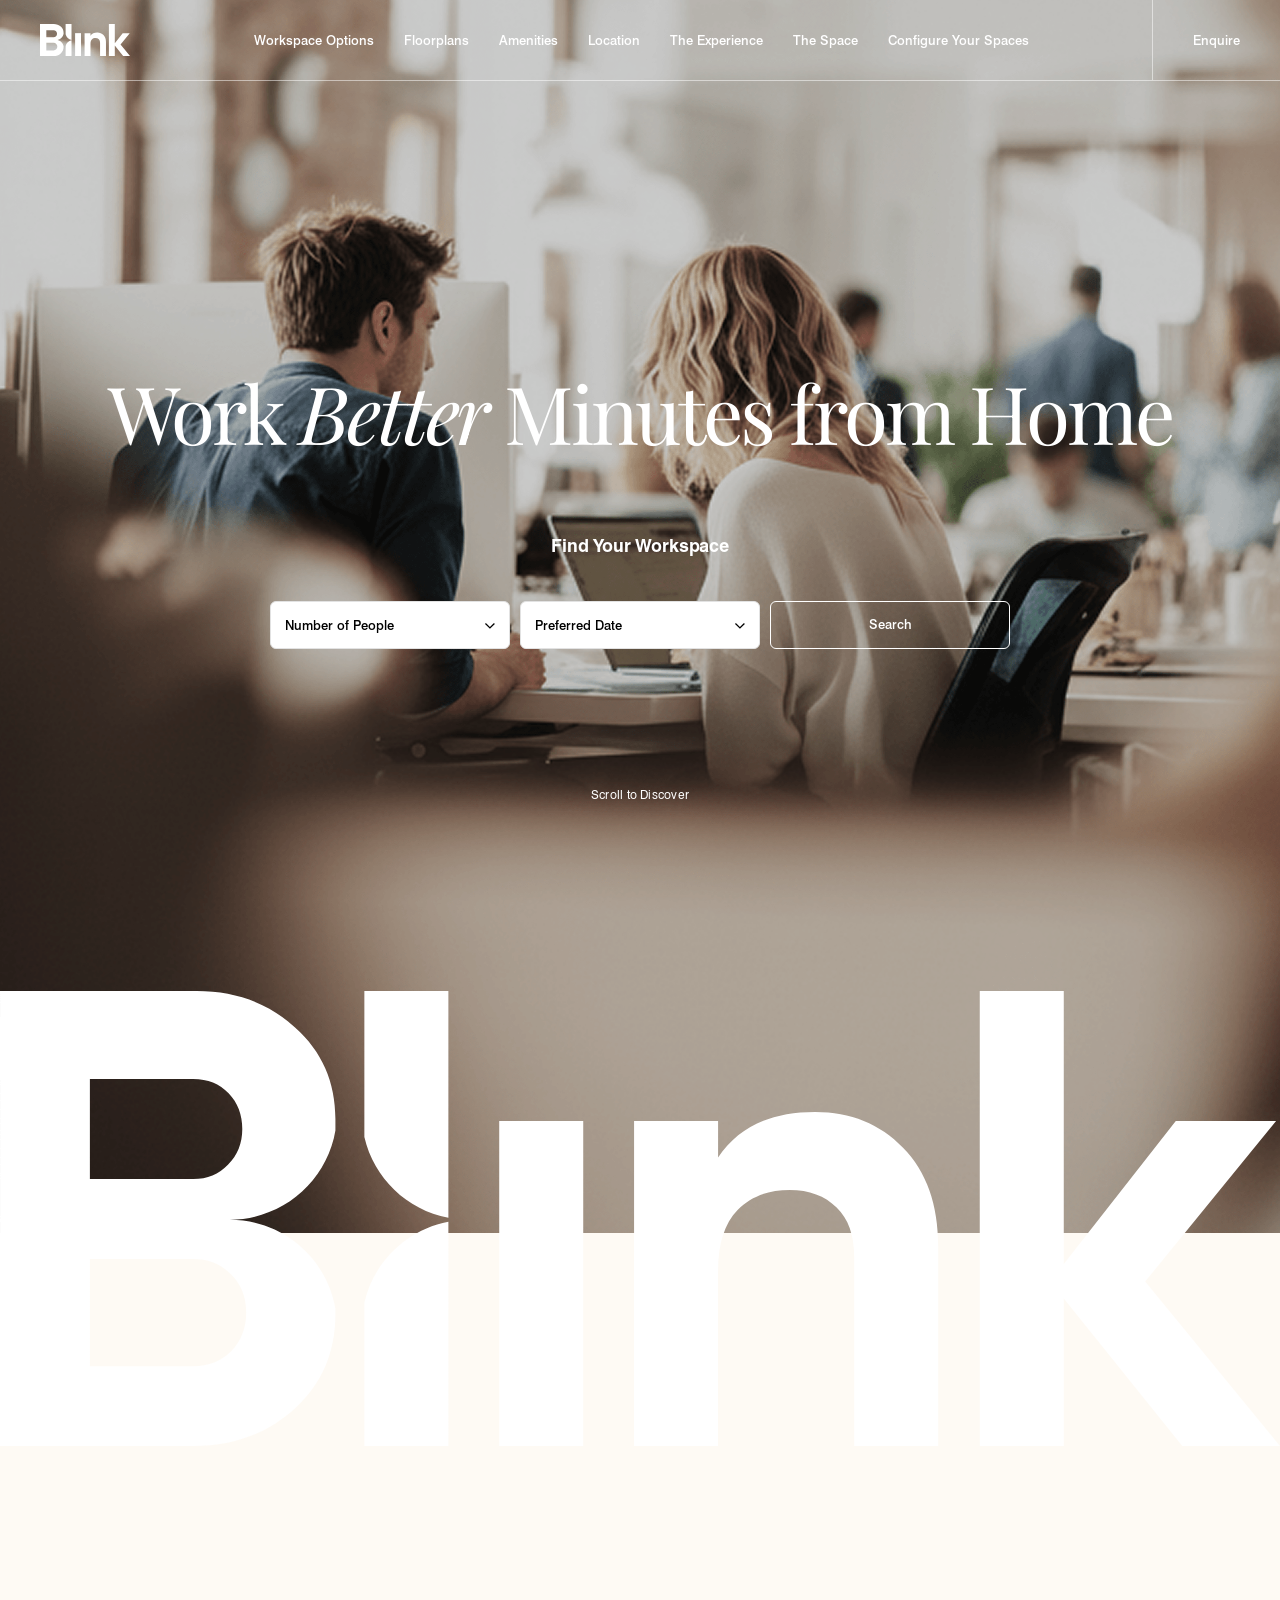
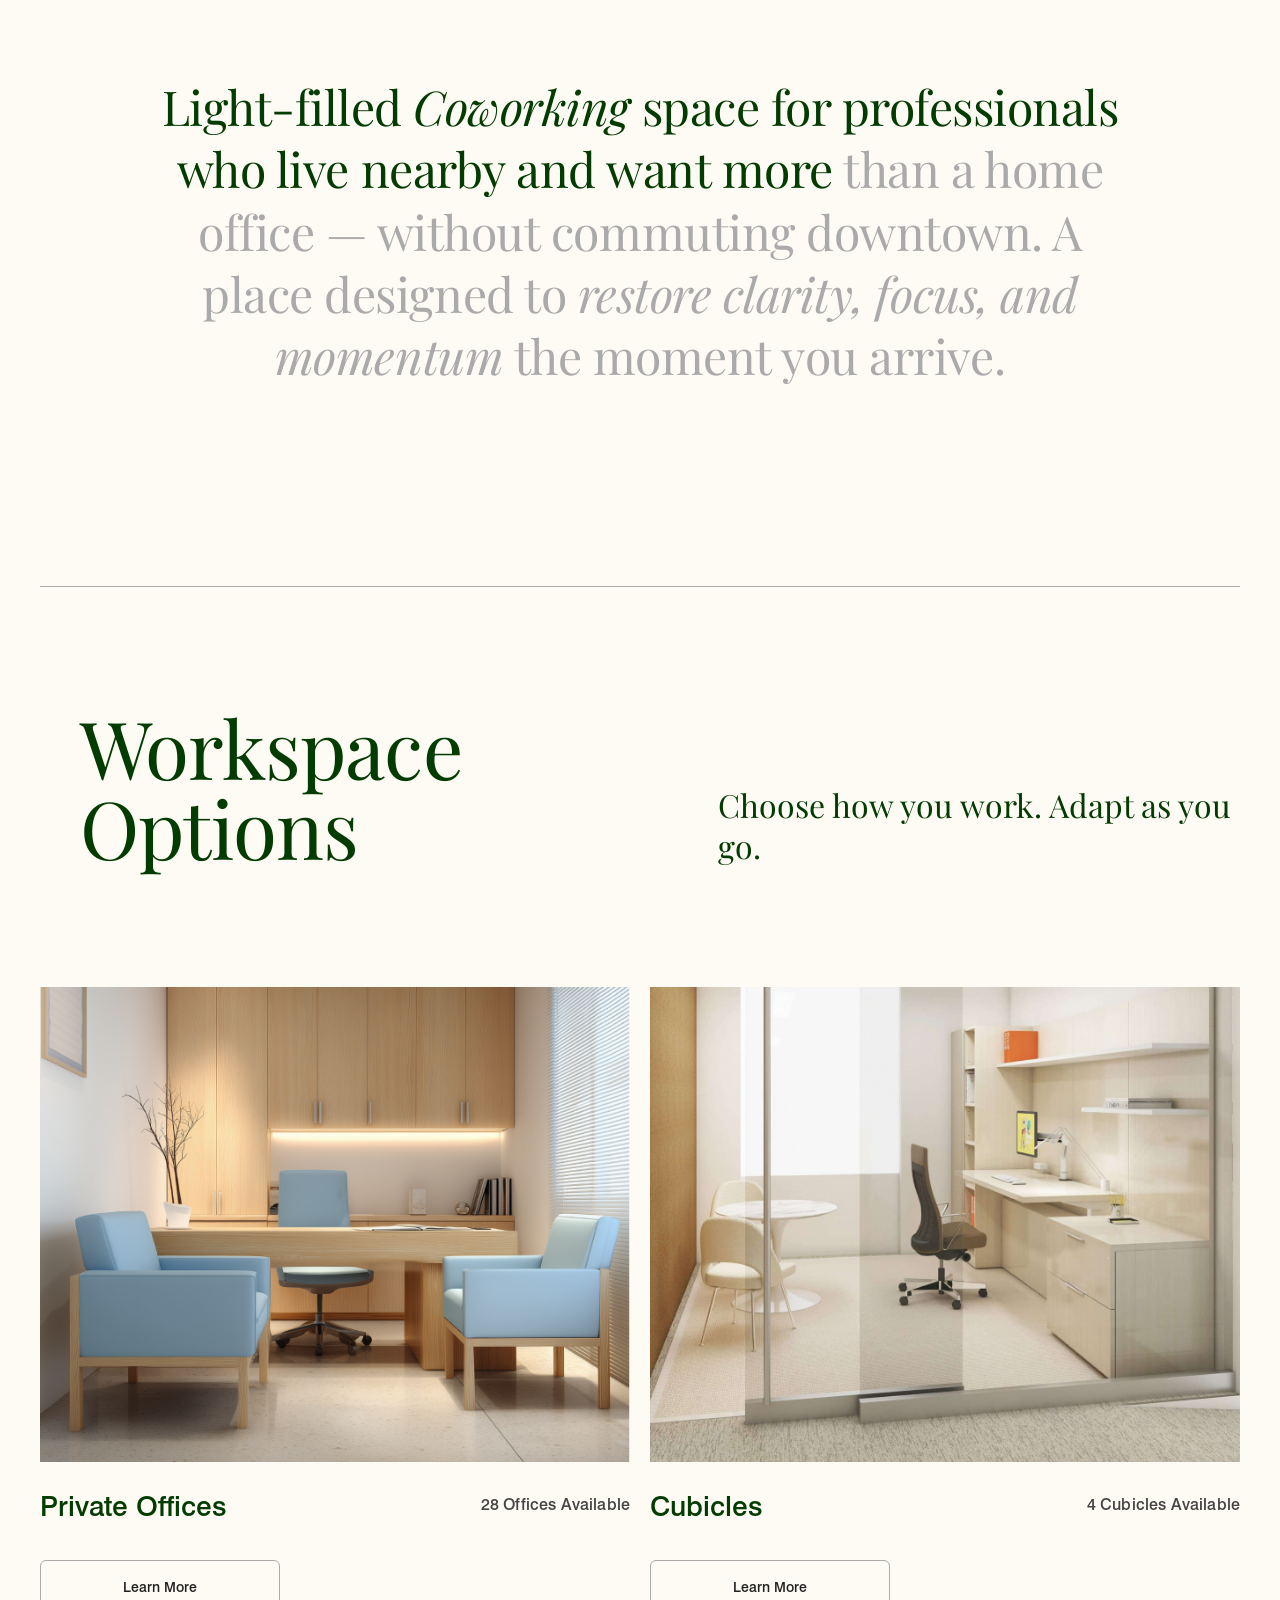
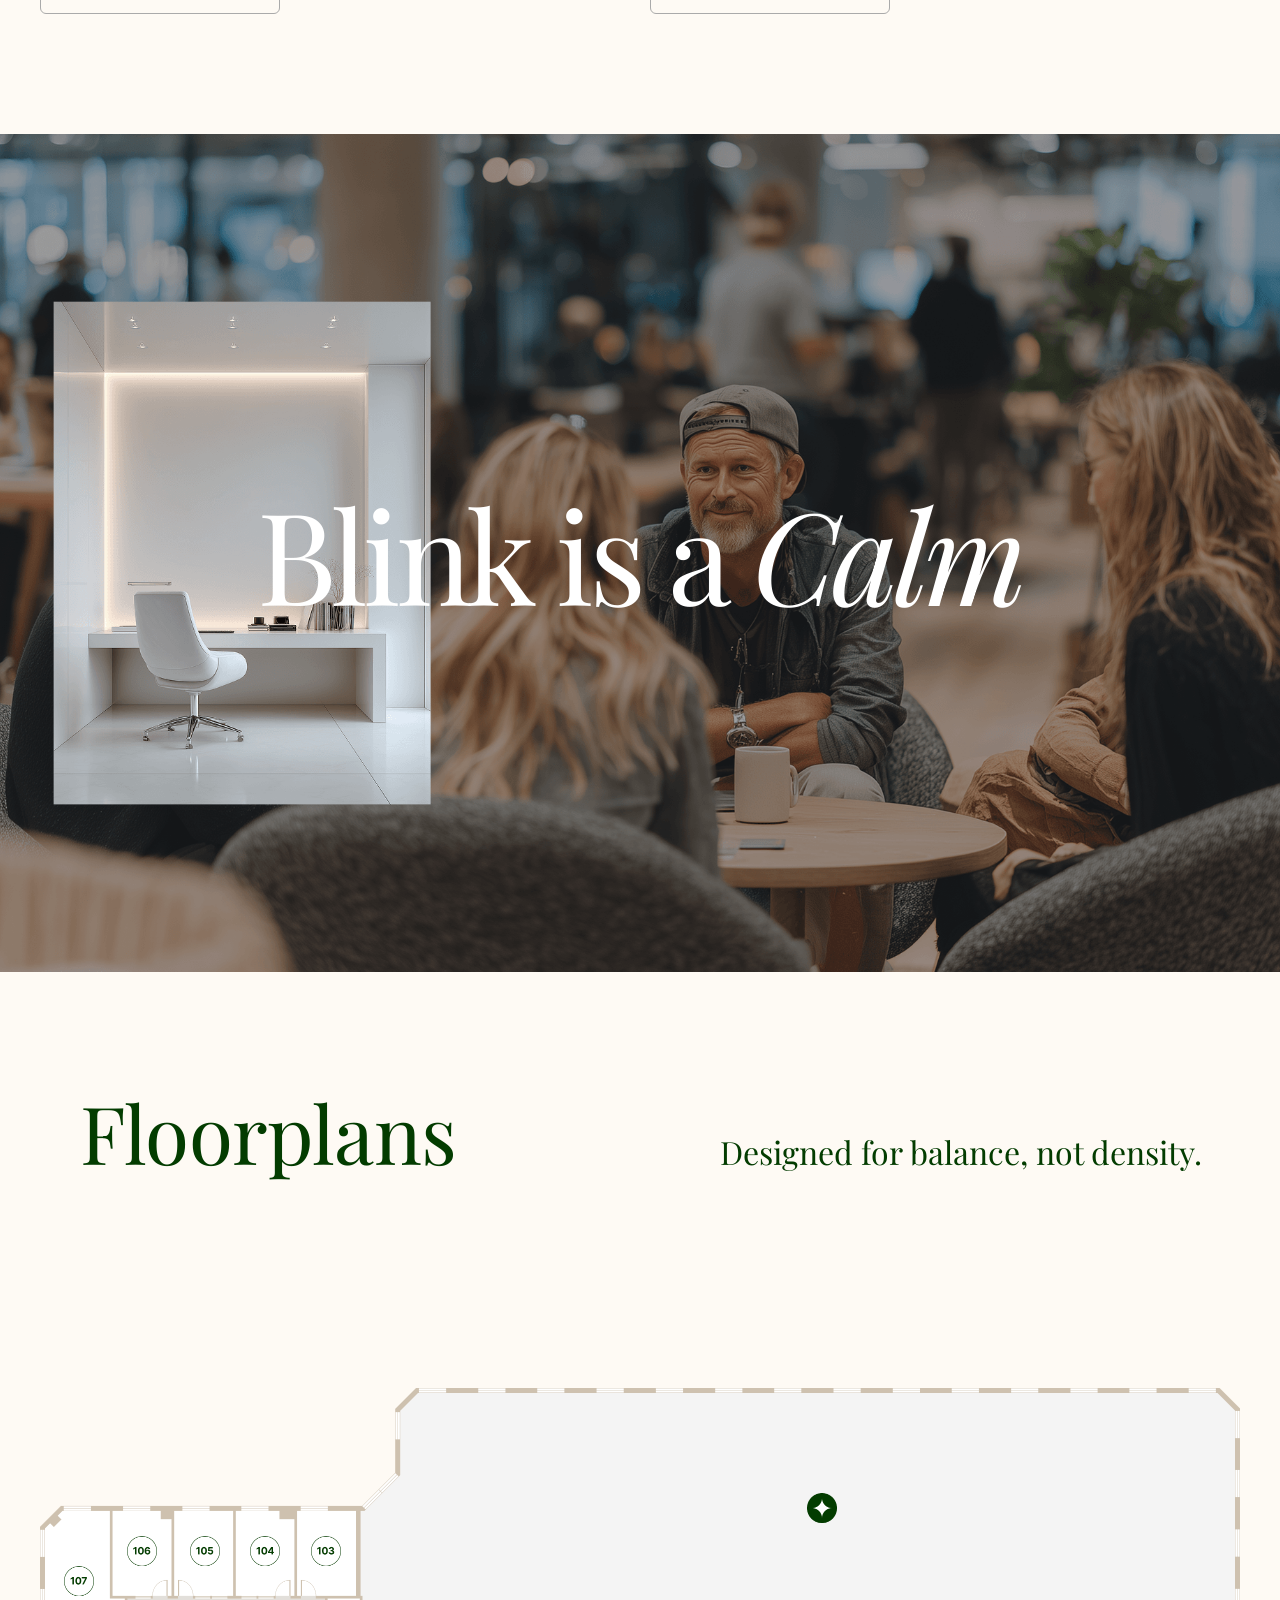
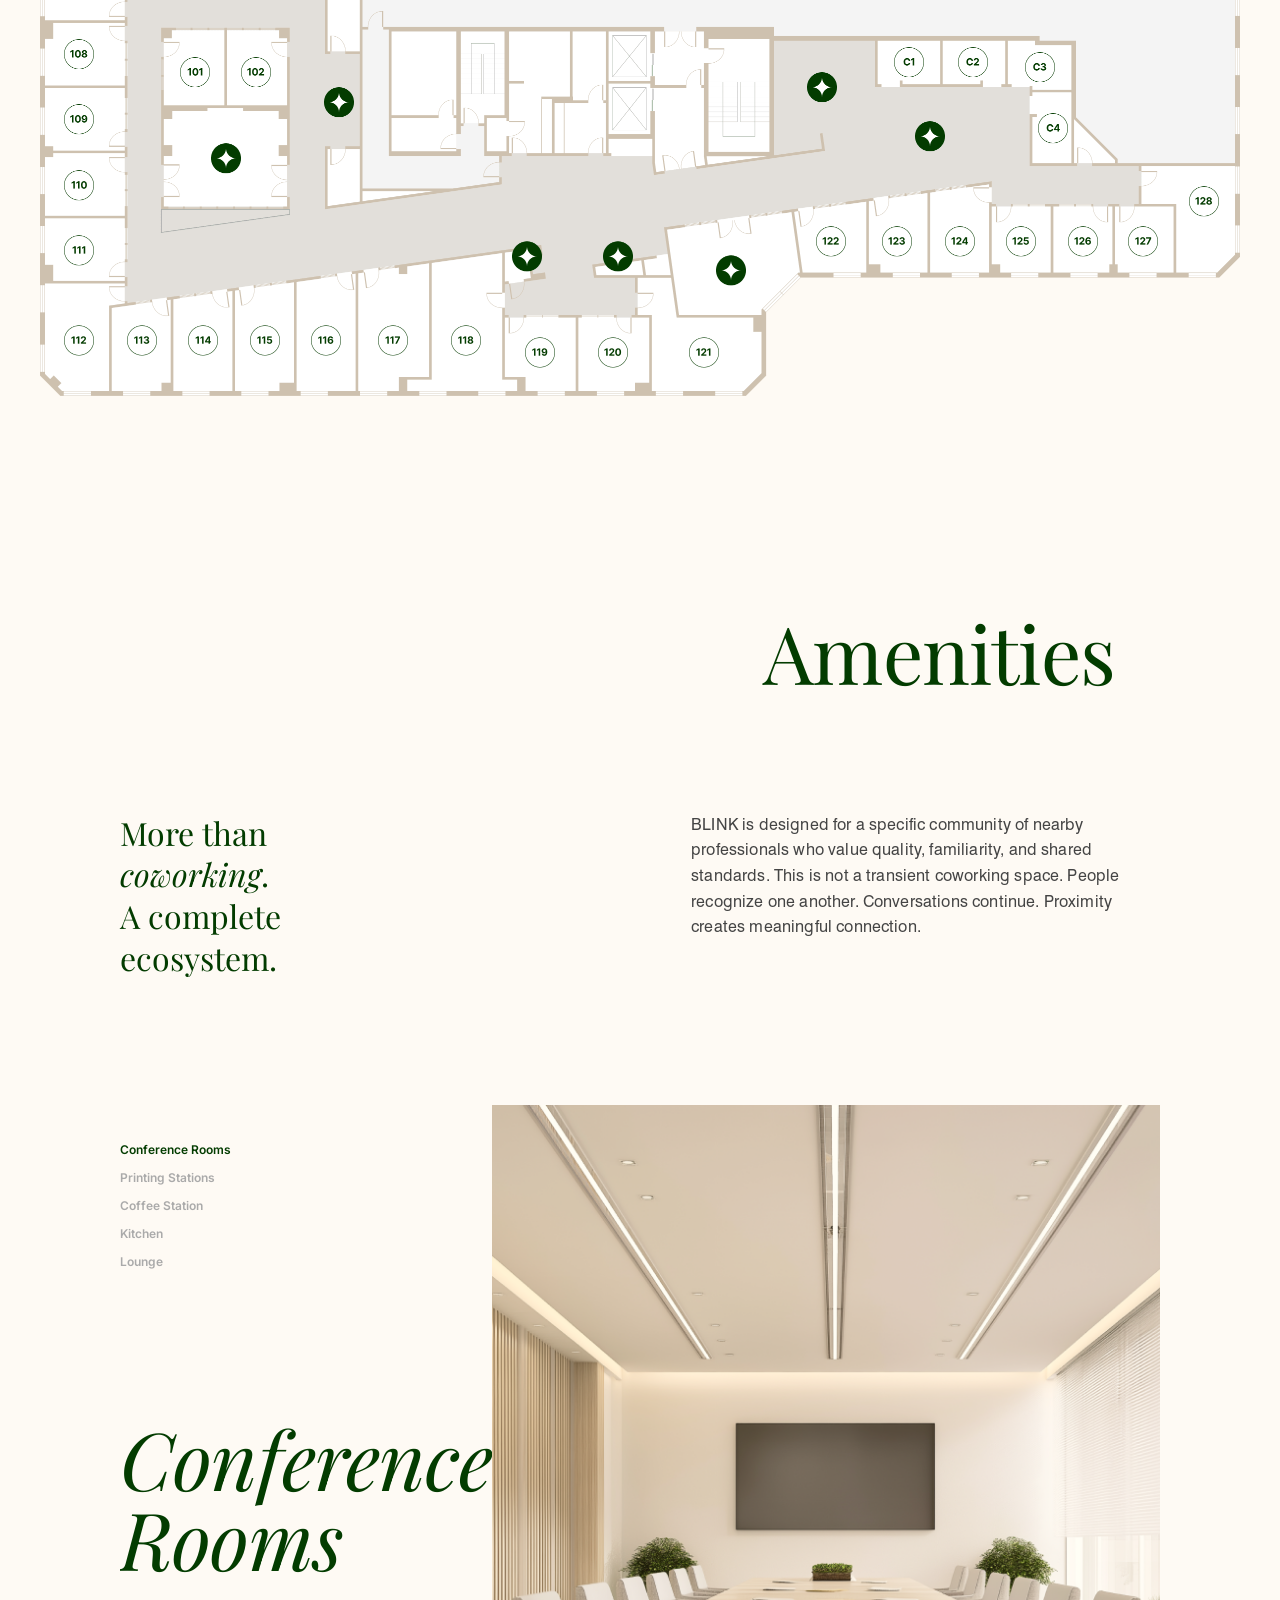
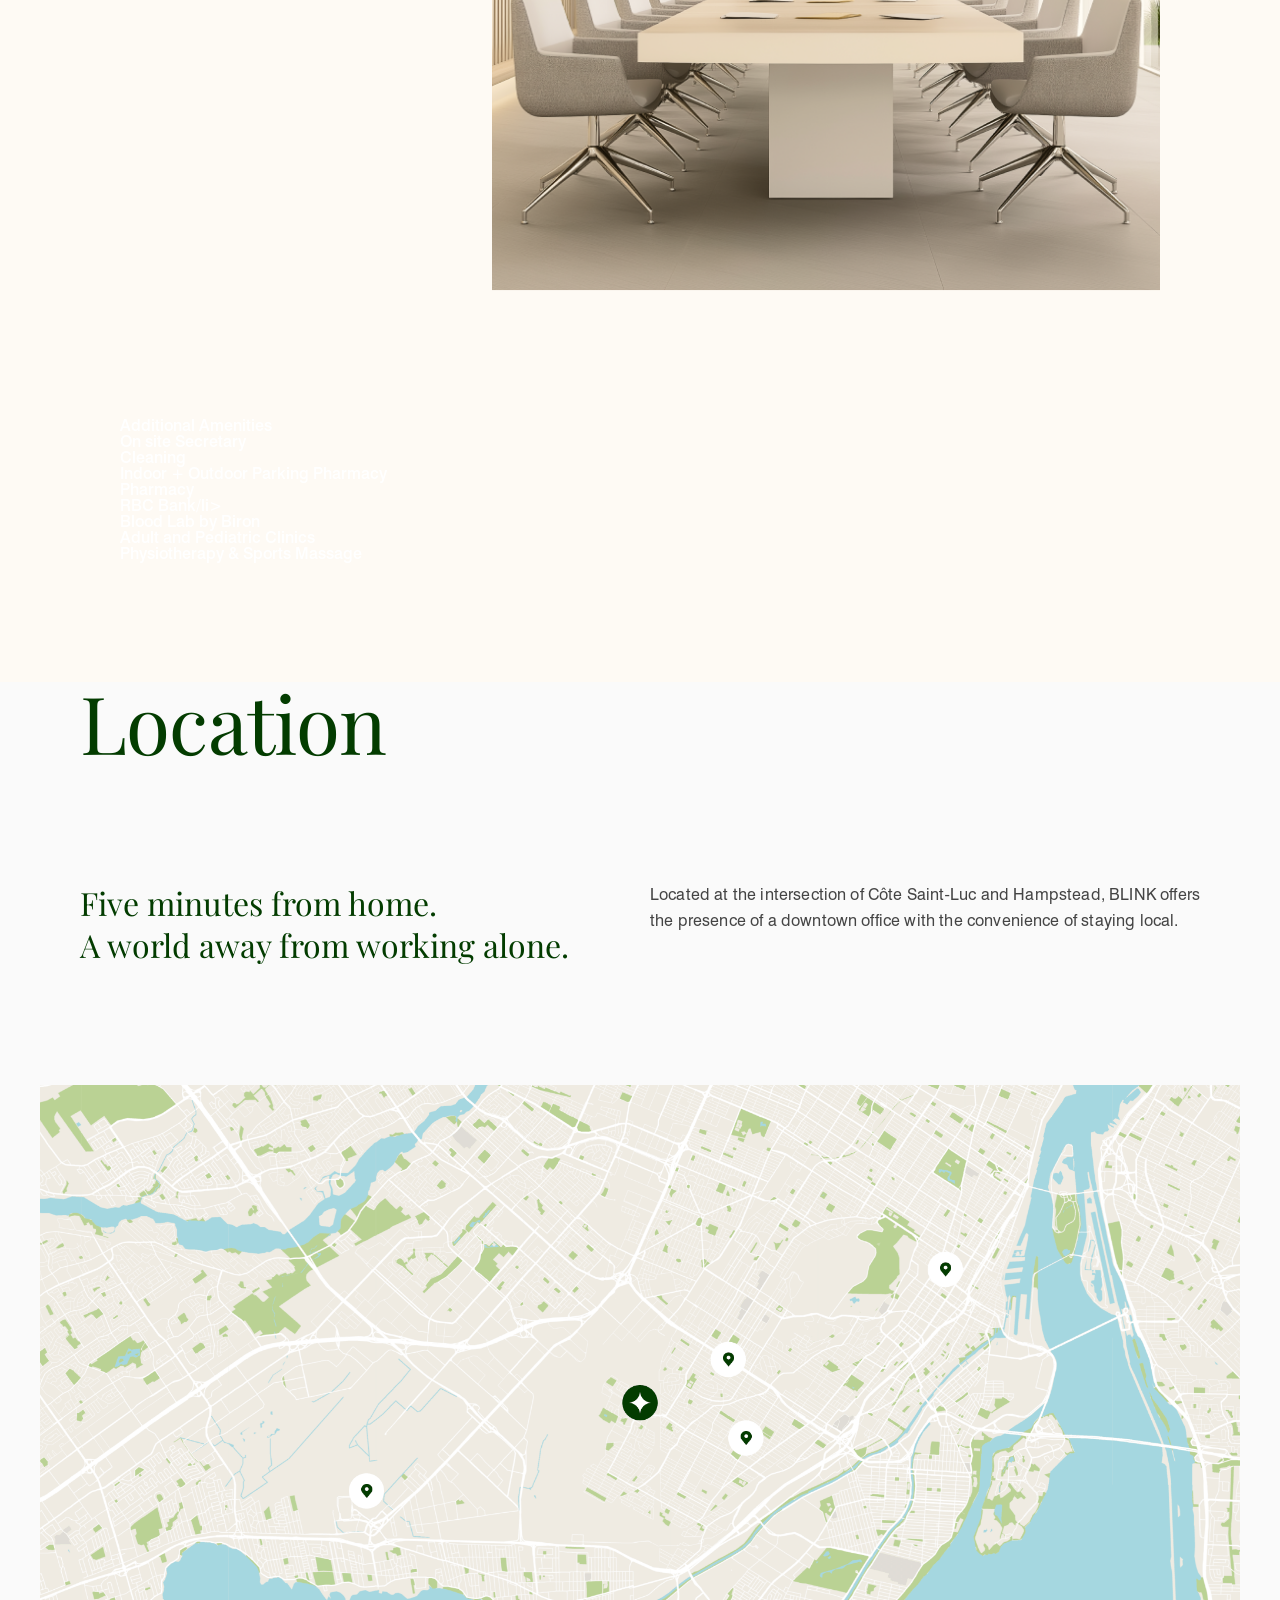
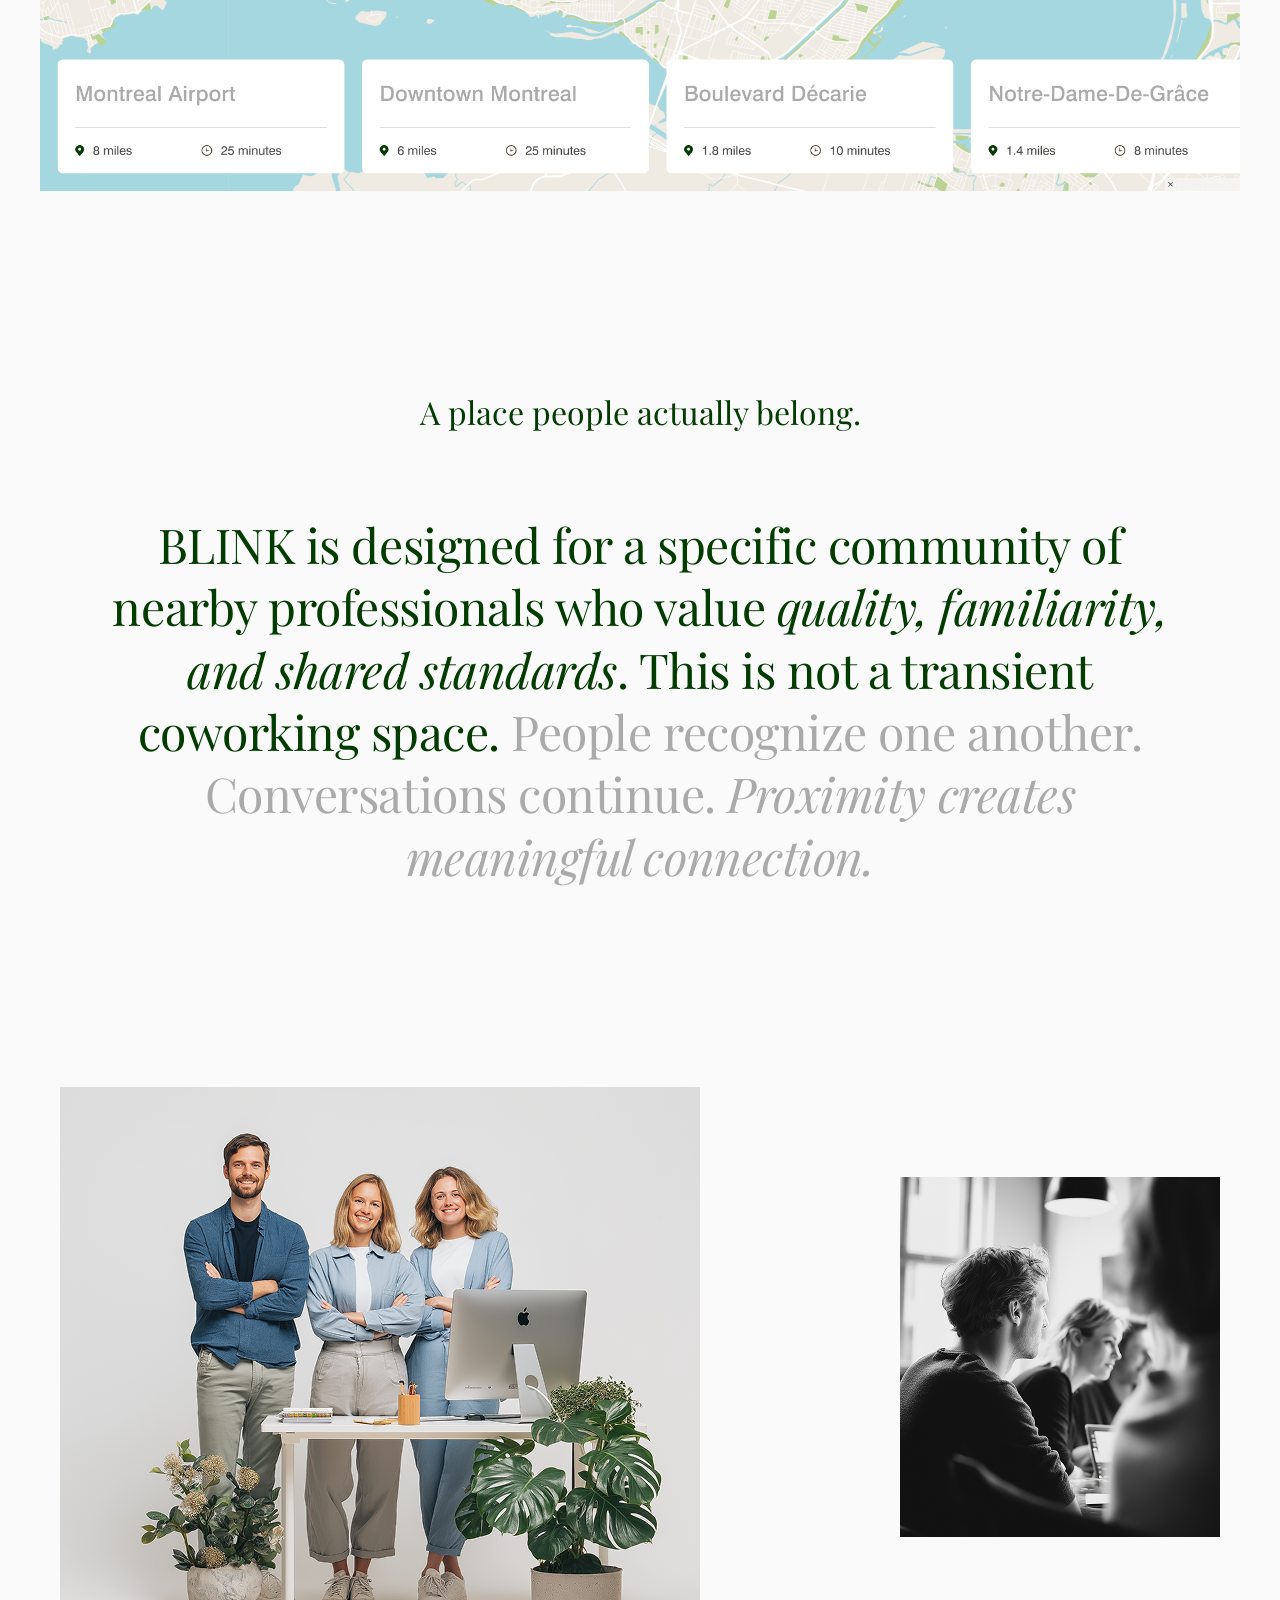
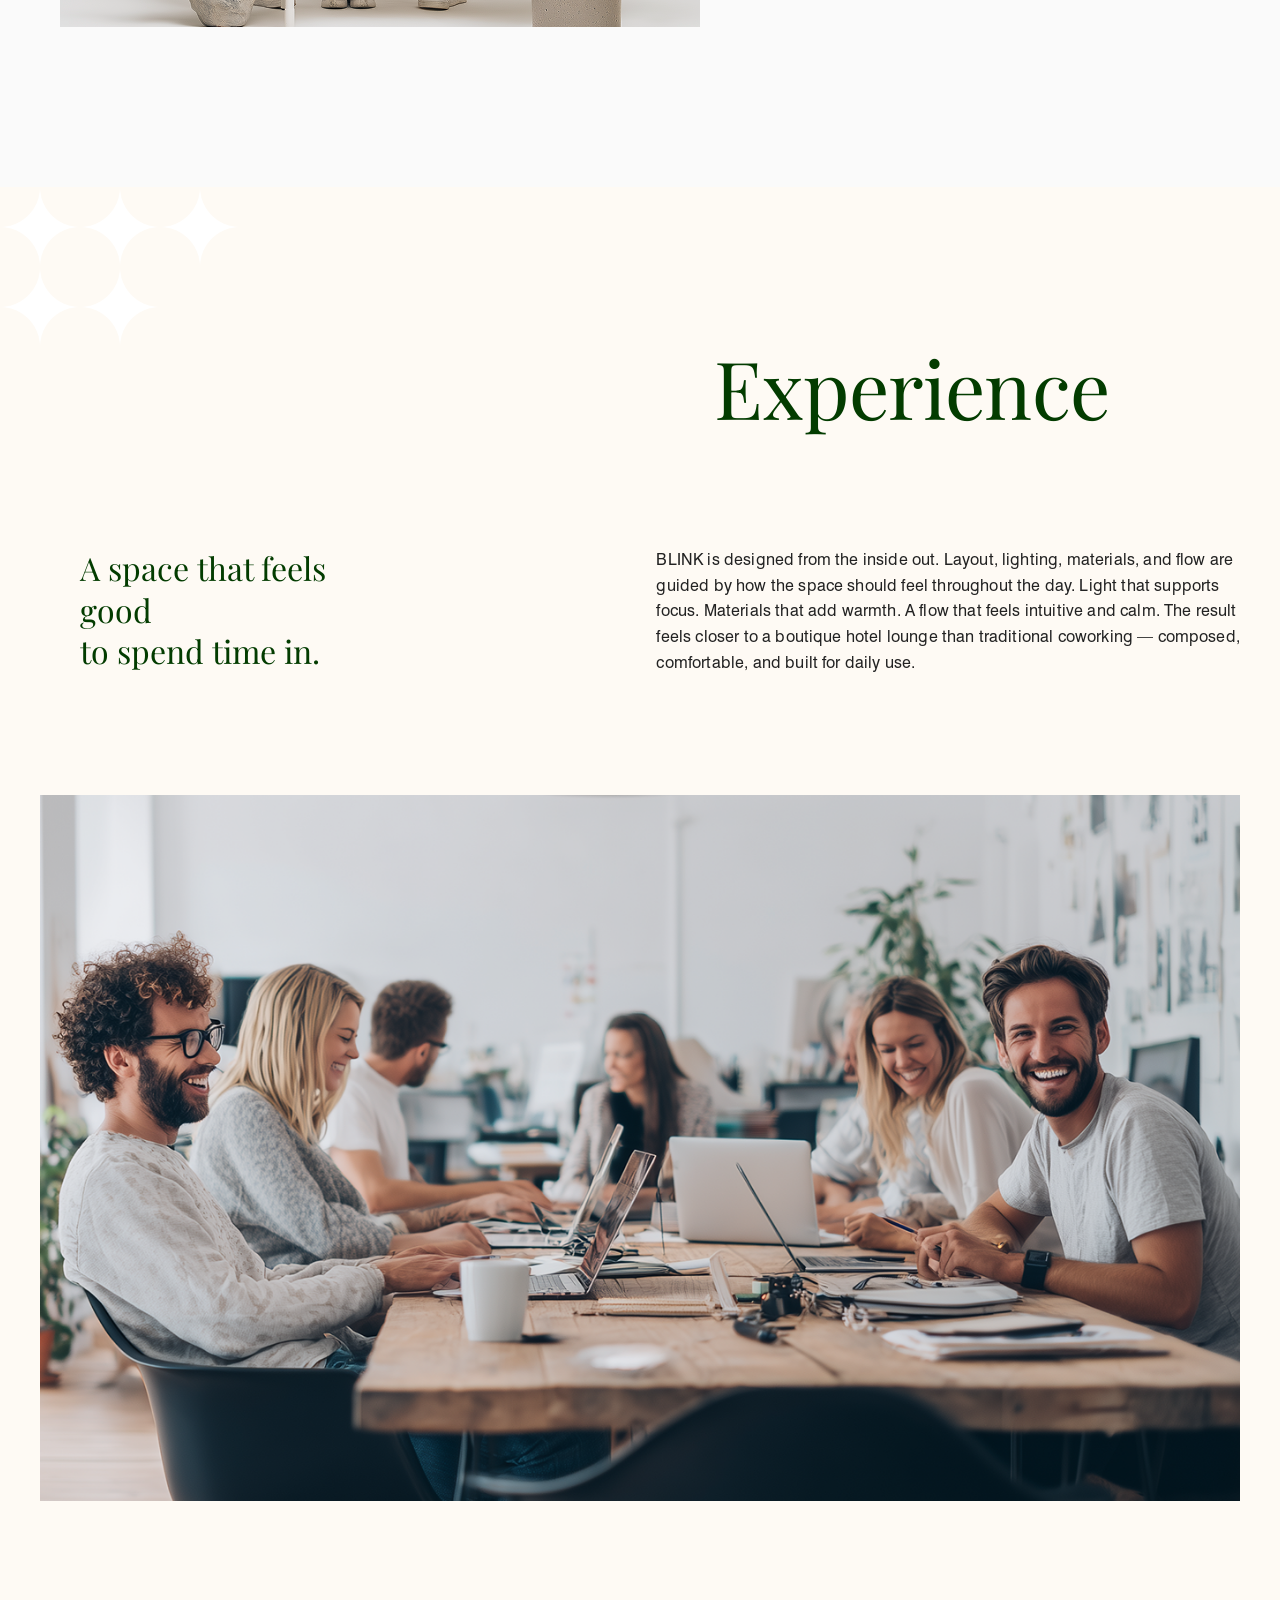
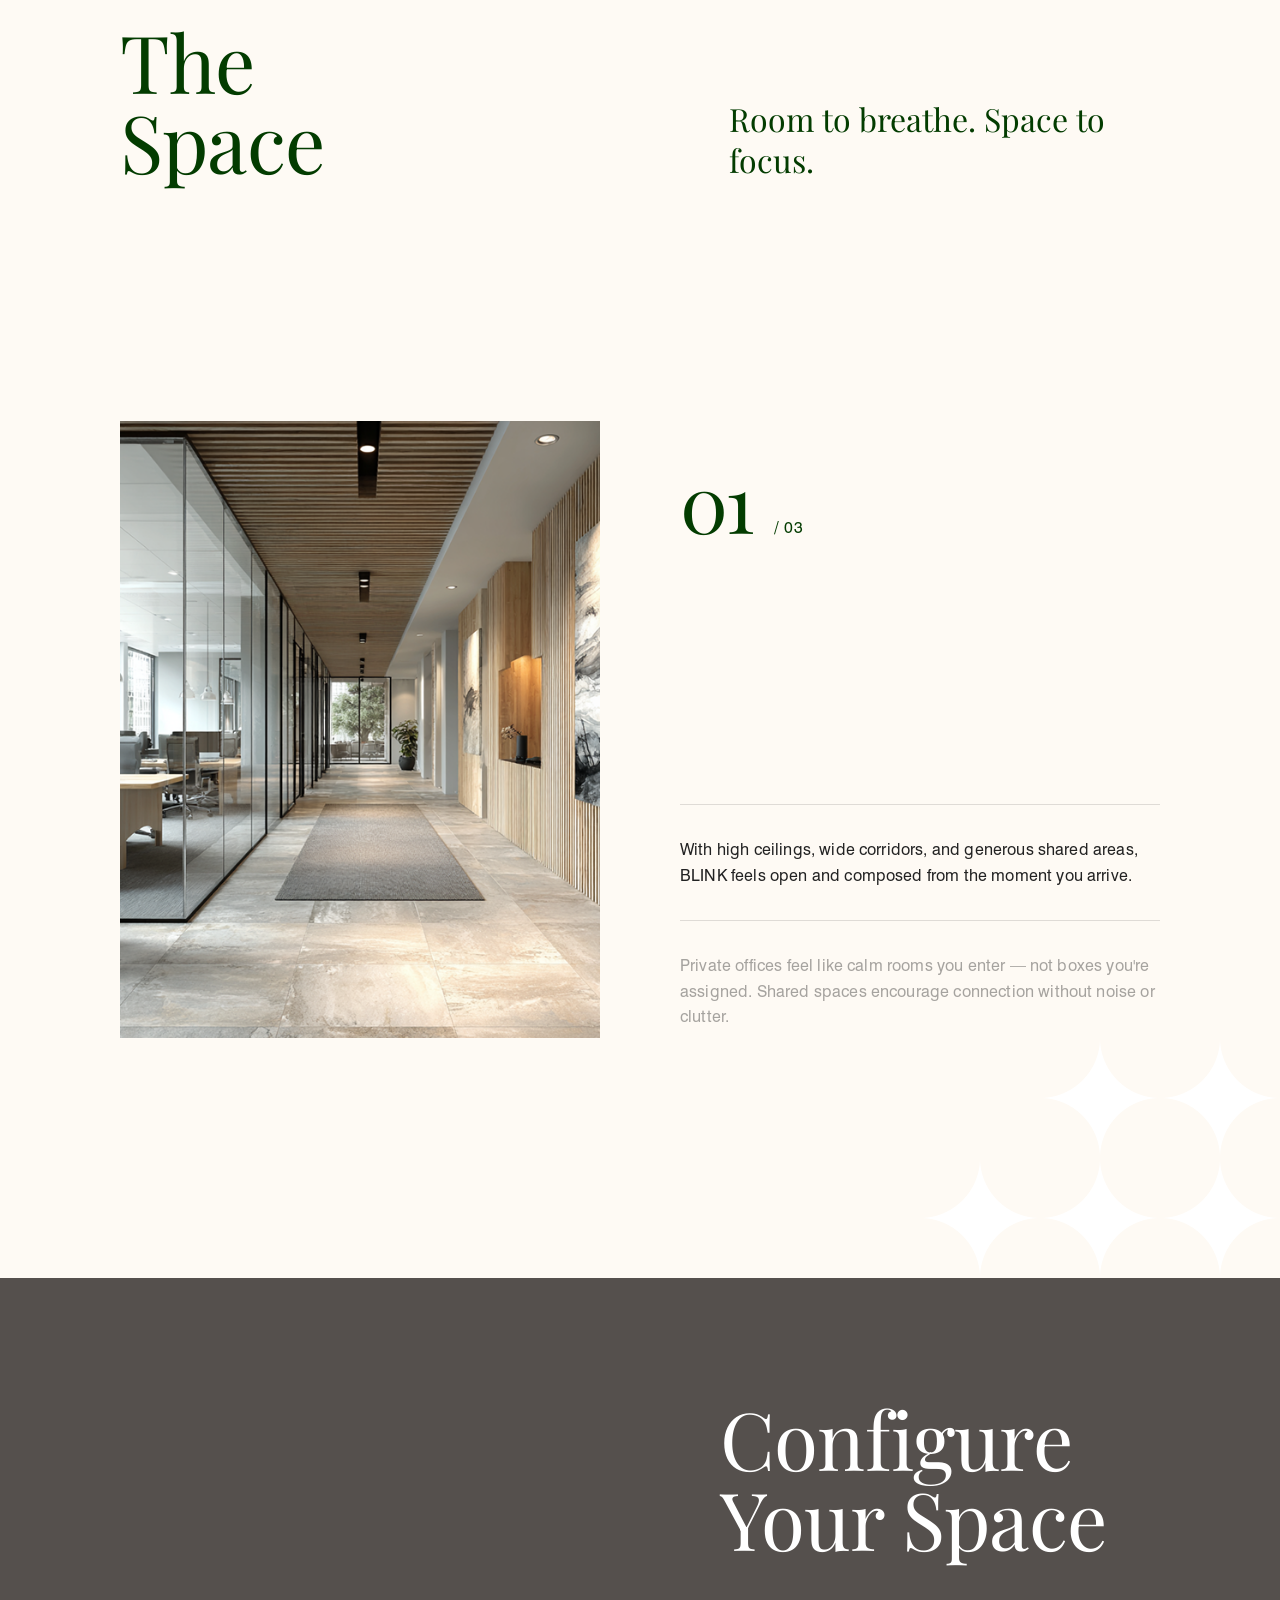
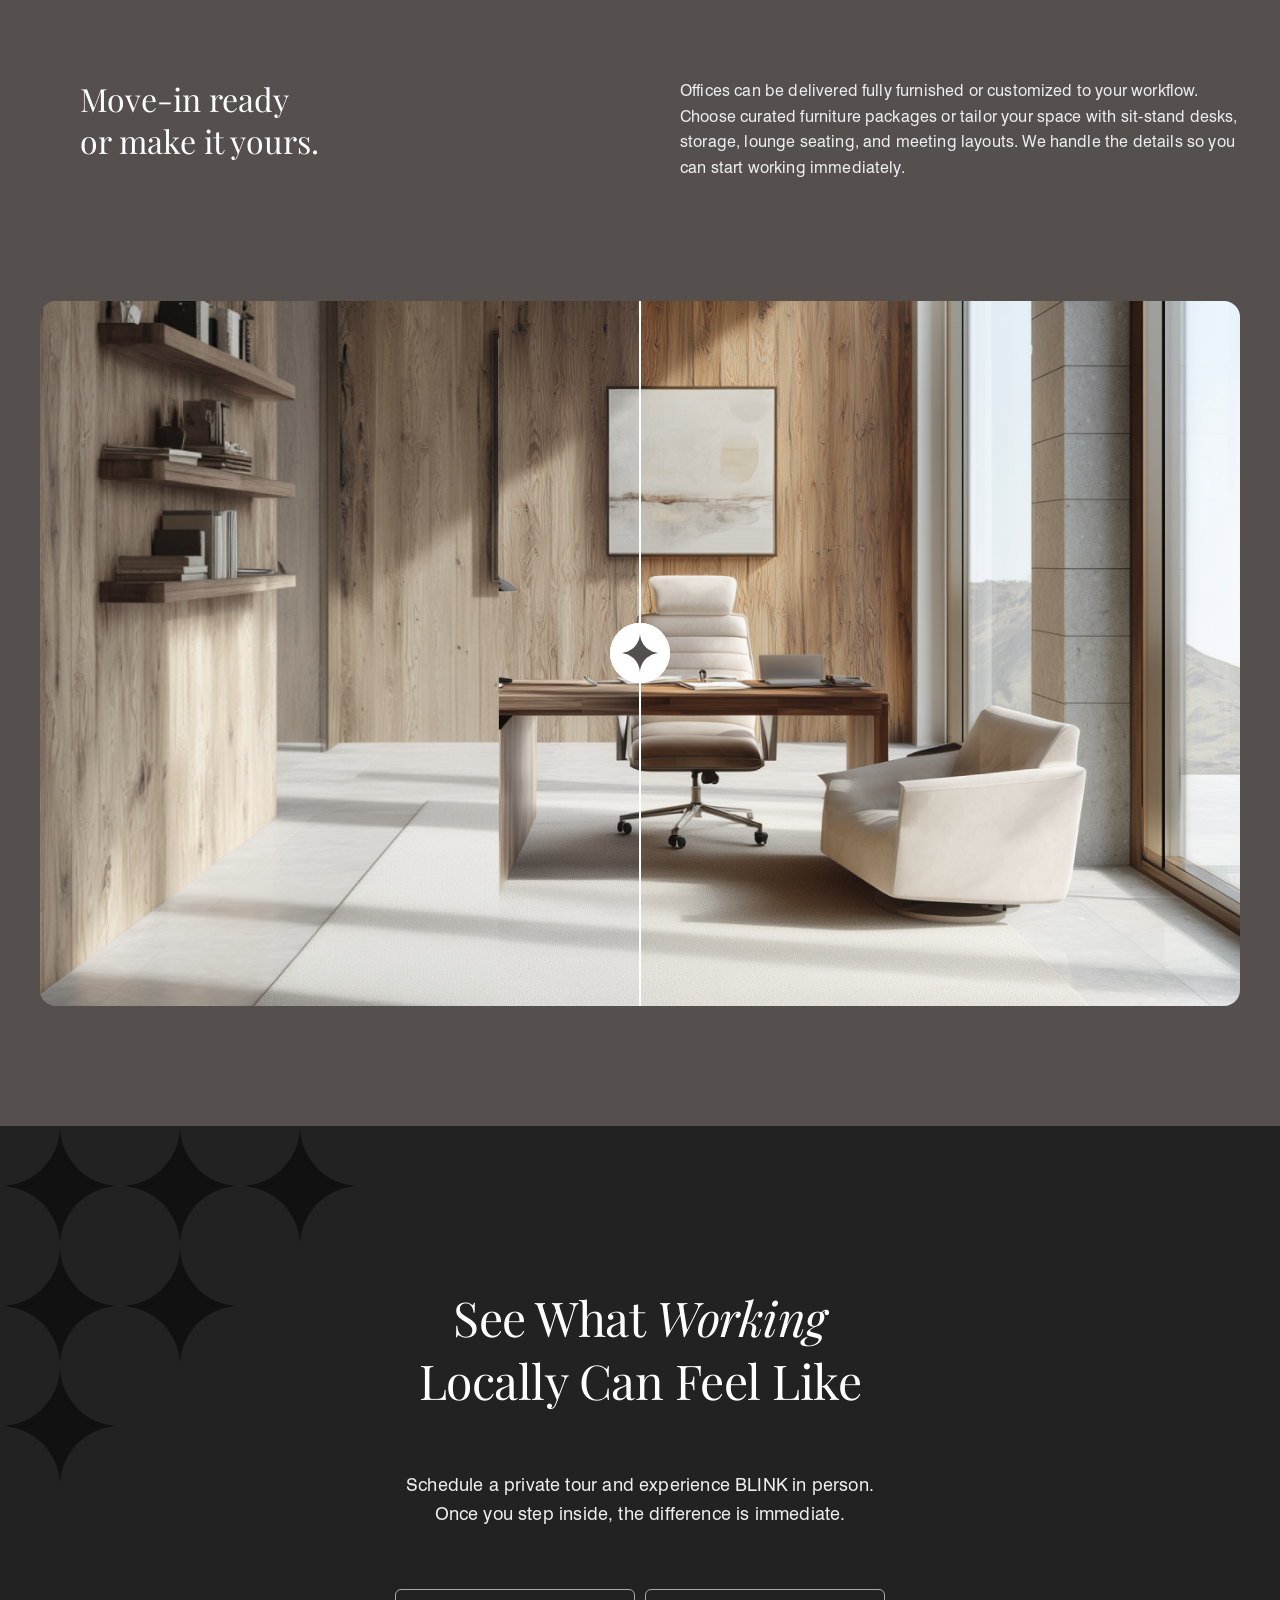
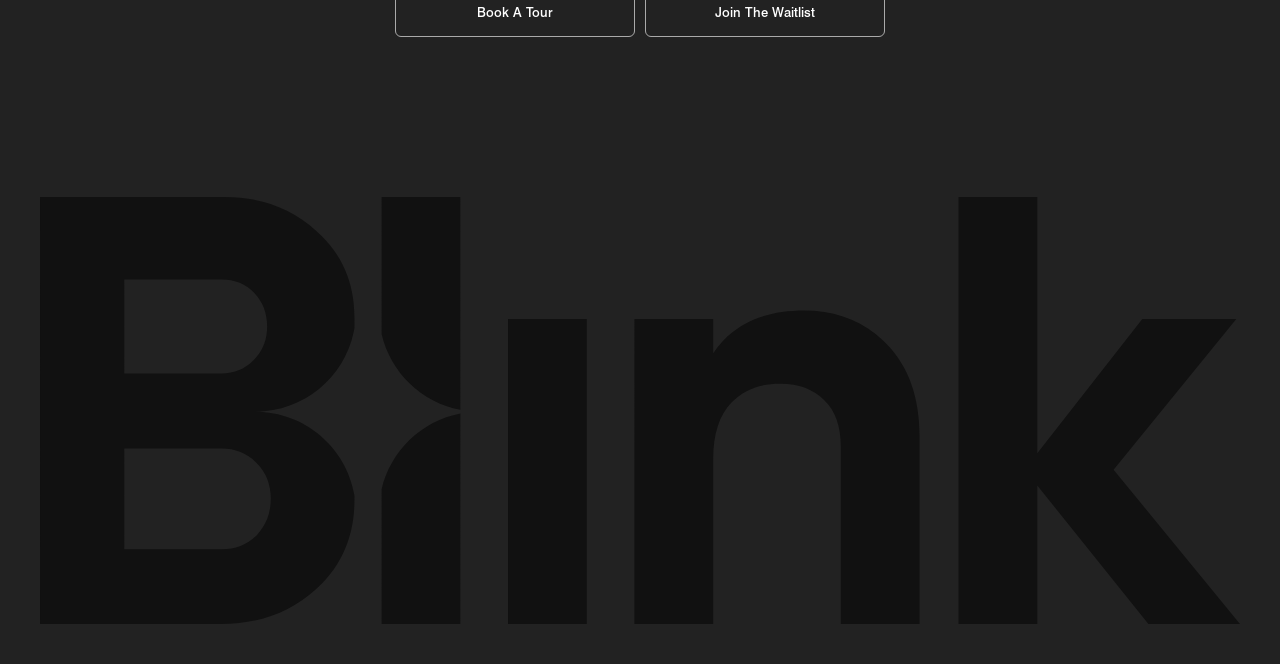
==== commit 6d95dff9: "Add files via upload" ====
--- a/index.html
+++ b/index.html
@@ -5,12 +5,16 @@
     <meta charset="UTF-8">
     <meta name="viewport" content="width=device-width, initial-scale=1.0">
     <link rel="preconnect" href="https://fonts.googleapis.com">
-<link rel="preconnect" href="https://fonts.gstatic.com" crossorigin>
-<link href="https://fonts.googleapis.com/css2?family=Inter:ital,opsz,wght@0,14..32,100..900;1,14..32,100..900&family=Playfair+Display:ital,wght@0,400..900;1,400..900&display=swap" rel="stylesheet">
+    <link rel="preconnect" href="https://fonts.gstatic.com" crossorigin>
+    <link
+        href="https://fonts.googleapis.com/css2?family=Inter:ital,opsz,wght@0,14..32,100..900;1,14..32,100..900&family=Playfair+Display:ital,wght@0,400..900;1,400..900&display=swap"
+        rel="stylesheet">
+        <link href="https://cdn.jsdelivr.net/npm/@splidejs/splide@4.1.4/dist/css/splide.min.css" rel="stylesheet">
     <link rel="stylesheet" href="./styles/reset.css">
     <link rel="stylesheet" href="./styles/fonts.css">
     <link rel="stylesheet" href="./styles/global.css">
     <link rel="stylesheet" href="./styles/main.css">
+    
     <title>BLINK</title>
 </head>
 
@@ -24,73 +28,79 @@
                 <li>
                     <a href="#" class="header__nav-link">Workspace Options</a>
                 </li>
-                 <li>
+                <li>
                     <a href="#" class="header__nav-link">floorplans</a>
                 </li>
-                 <li>
+                <li>
                     <a href="#" class="header__nav-link">amenities</a>
                 </li>
-                 <li>
+                <li>
                     <a href="#" class="header__nav-link">location</a>
                 </li>
-                 <li>
+                <li>
                     <a href="#" class="header__nav-link">The Experience</a>
                 </li>
-                 <li>
+                <li>
                     <a href="#" class="header__nav-link">the space</a>
                 </li>
-                 <li>
+                <li>
                     <a href="#" class="header__nav-link">configure your spaces</a>
                 </li>
             </ul>
             <a href="#" class="header__btn">Enquire</a>
-            </div>
+        </div>
         </div>
     </header>
     <main>
         <section class="hero">
             <div class="container">
                 <div class="hero__wrapper">
-                     <h1 class="hero__title">Work <span>Better</span> Minutes from Home</h1>
-                     <div class="hero__inner">
-                         <p class="hero__text">Find Your Workspace</p>
+                    <h1 class="hero__title">Work <span>Better</span> Minutes from Home</h1>
+                    <div class="hero__inner">
+                        <p class="hero__text">Find Your Workspace</p>
                         <div class="hero__group">
-                                <div class="custom-select" data-select>
-                                    <div class="select-trigger" data-trigger>
-                                        <span data-value>Number of People</span>
-                                        <div class="icon__wrapper">
-                                            <svg width="10" height="6" viewBox="0 0 10 6" fill="none" xmlns="http://www.w3.org/2000/svg">
-  <path d="M0.897902 0L4.93846 4.04056L8.97902 0L9.87692 0.897902L4.93846 5.83636L-3.92485e-08 0.897902L0.897902 0Z" fill="black" />
-</svg>
-                                        </div>
-                                    </div>
-                                    <div class="select-dropdown" data-dropdown>
-                                        <div class="option" data-option="1">1 person</div>
-                                        <div class="option" data-option="2">2 people</div>
-                                        <div class="option" data-option="3">3 people</div>
-                                        <div class="option" data-option="4">4 people</div>
-                                    </div>
-                                </div>
-                                <div class="custom-select" data-select>
-                                    <div class="select-trigger" data-trigger>
-                                        <span data-value>Preferred Date</span>
-                                        <div class="icon__wrapper">
-                                            <svg width="10" height="6" viewBox="0 0 10 6" fill="none" xmlns="http://www.w3.org/2000/svg">
-  <path d="M0.897902 0L4.93846 4.04056L8.97902 0L9.87692 0.897902L4.93846 5.83636L-3.92485e-08 0.897902L0.897902 0Z" fill="black" />
-</svg>
-                                        </div>
-                                    </div>
-                        
-                                    <div class="select-dropdown" data-dropdown>
-                                        <div class="option" data-option="2026-04-15">April 15</div>
-                                        <div class="option" data-option="2026-04-16">April 16</div>
-                                        <div class="option" data-option="2026-04-17">April 17</div>
-                                    </div>
-                                </div>
+                            <div class="custom-select" data-select>
+                                <div class="select-trigger" data-trigger>
+                                    <span data-value>Number of People</span>
+                                    <div class="icon__wrapper">
+                                        <svg width="10" height="6" viewBox="0 0 10 6" fill="none"
+                                            xmlns="http://www.w3.org/2000/svg">
+                                            <path
+                                                d="M0.897902 0L4.93846 4.04056L8.97902 0L9.87692 0.897902L4.93846 5.83636L-3.92485e-08 0.897902L0.897902 0Z"
+                                                fill="black" />
+                                        </svg>
+                                    </div>
+                                </div>
+                                <div class="select-dropdown" data-dropdown>
+                                    <div class="option" data-option="1">1 person</div>
+                                    <div class="option" data-option="2">2 people</div>
+                                    <div class="option" data-option="3">3 people</div>
+                                    <div class="option" data-option="4">4 people</div>
+                                </div>
+                            </div>
+                            <div class="custom-select" data-select>
+                                <div class="select-trigger" data-trigger>
+                                    <span data-value>Preferred Date</span>
+                                    <div class="icon__wrapper">
+                                        <svg width="10" height="6" viewBox="0 0 10 6" fill="none"
+                                            xmlns="http://www.w3.org/2000/svg">
+                                            <path
+                                                d="M0.897902 0L4.93846 4.04056L8.97902 0L9.87692 0.897902L4.93846 5.83636L-3.92485e-08 0.897902L0.897902 0Z"
+                                                fill="black" />
+                                        </svg>
+                                    </div>
+                                </div>
+
+                                <div class="select-dropdown" data-dropdown>
+                                    <div class="option" data-option="2026-04-15">April 15</div>
+                                    <div class="option" data-option="2026-04-16">April 16</div>
+                                    <div class="option" data-option="2026-04-17">April 17</div>
+                                </div>
+                            </div>
                             <a href="#" class="hero__search">Search</a>
                         </div>
                         <a href="#" class="hero__discover-text">Scroll to Discover</a>
-                     </div>
+                    </div>
 
                 </div>
             </div>
@@ -100,27 +110,28 @@
         </section>
         <section class="text-logo">
             <div class="container">
-                 <div class="text-logo__wrapper">
+                <div class="text-logo__wrapper">
                     <div class="logo__wrapper">
                         <img src="./images/under-hero.svg" alt="">
                     </div>
-                <div class="text-logo__inner">
-                    <p>
-                        <span class="text-green">
-                            Light-filled <span>Coworking</span> space for professionals who live nearby and want more
-                        </span>
-                        <span class="text-grey">
-                            than a home office — without commuting downtown. A place designed to
-                            <span>restore clarity, focus, and momentum</span> the moment you arrive.
-                        </span>
-                    </p>
-                </div>
-                 </div>
+                    <div class="text-logo__inner">
+                        <p>
+                            <span class="text-green">
+                                Light-filled <span>Coworking</span> space for professionals who live nearby and want
+                                more
+                            </span>
+                            <span class="text-grey">
+                                than a home office — without commuting downtown. A place designed to
+                                <span>restore clarity, focus, and momentum</span> the moment you arrive.
+                            </span>
+                        </p>
+                    </div>
+                </div>
             </div>
         </section>
         <section class="options">
             <div class="container">
-                 <div class="options__wrapper">
+                <div class="options__wrapper">
                     <div class="options__inner">
                         <h2 class="title-h2">Workspace <br>Options</h2>
                         <p class="options__text">Choose how you work. Adapt as you go.</p>
@@ -128,111 +139,324 @@
                     <div class="options__list">
                         <div class="options__card">
                             <div class="options__image">
-                                 <img src="./images/opitons-1.png" alt="Options Slide">
+                                <img src="./images/opitons-1.png" alt="Options Slide">
                             </div>
                             <div class="options__content-card">
                                 <div class="options__text-block">
-                                     <h3 class="options__title">Private Offices</h3>
-                                 <p class="options__subtitle">28 Offices Available</p>
+                                    <h3 class="options__title">Private Offices</h3>
+                                    <p class="options__subtitle">28 Offices Available</p>
                                 </div>
                                 <a href="#" class="options__cta">Learn More</a>
                             </div>
                         </div>
                         <div class="options__card">
                             <div class="options__image">
-                                 <img src="./images/options-2.png" alt="Options Slide">
+                                <img src="./images/options-2.png" alt="Options Slide">
                             </div>
                             <div class="options__content-card">
                                 <div class="options__text-block">
-                                     <h3 class="options__title">Cubicles</h3>
-                                 <p class="options__subtitle">4 Cubicles Available</p>
+                                    <h3 class="options__title">Cubicles</h3>
+                                    <p class="options__subtitle">4 Cubicles Available</p>
                                 </div>
                                 <a href="#" class="options__cta">Learn More</a>
                             </div>
                         </div>
                     </div>
-                 </div>
+                </div>
             </div>
         </section>
         <section class="center-text">
-             <div class="container">
+            <div class="container">
                 <div class="center-text__wrapper">
                     <h2>Blink is a <span>Calm</span></h2>
                 </div>
-             </div>
-             <div class="center__bg">
-                 <img src="./images/center.png" alt="">
-             </div>
+            </div>
+            <div class="center__bg">
+                <img src="./images/center.png" alt="">
+            </div>
         </section>
         <section class="floorplans">
-             <div class="container">
-                 <div class="fp__wrapper">
-                     <div class="fp__inner">
-                         <h2 class="title-h2">Floorplans</h2>
-                         <p class="fp__text">Designed for <span>balance</span>, not density.</p>
+            <div class="container">
+                <div class="fp__wrapper">
+                    <div class="fp__inner">
+                        <h2 class="title-h2">Floorplans</h2>
+                        <p class="fp__text">Designed for <span>balance</span>, not density.</p>
+                    </div>
+                    <div class="fp__image">
+                        <img src="./images/plan.png" alt="">
+                    </div>
+                </div>
+            </div>
+        </section>
+        <section class="tabs">
+            <div class="container">
+                <div class="tabs__wrapper">
+                    <div class="tabs__top">
+                        <h2 class="title-h2 tabs-title">Amenities</h2>
+                        <div class="tabs__top-inner">
+                             <p class="tabs__top-text">More than <span>coworking</span>. <br>A complete ecosystem.</p>
+                            <p class="tabs__top-text-small">BLINK is designed for a specific community of nearby professionals who value
+                                quality, familiarity, and shared standards. This is not a transient coworking space. People recognize one another.
+                                Conversations continue. Proximity creates
+                                meaningful connection.</p>
+                        </div>
+                      </div>
+                        <div class="tabs__mid" id="workspaceTabs">
+                            <div class="tabs__nav-list" aria-label="Tabs navigation"></div>
+                    
+                            <div class="tabs__slides">
+                                <article class="tabs__slide is-active">
+                                    <div class="tabs__left">
+                                        <h3 class="tab-item__title">Conference Rooms</h3>
+                                    </div>
+                    
+                                    <div class="tabs__image">
+                                        <img src="./images/tab-1.png" alt="Conference Rooms">
+                                    </div>
+                                </article>
+                    
+                                <article class="tabs__slide">
+                                    <div class="tabs__left">
+                                        <h3 class="tab-item__title">Printing Stations</h3>
+                                    </div>
+                    
+                                    <div class="tabs__image">
+                                        <img src="./images/tab-2.png" alt="Printing Stations">
+                                    </div>
+                                </article>
+                    
+                                <article class="tabs__slide">
+                                    <div class="tabs__left">
+                                        <h3 class="tab-item__title">Coffee Station</h3>
+                                    </div>
+                    
+                                    <div class="tabs__image">
+                                        <img src="./images/tab-3.png" alt="Coffee Station">
+                                    </div>
+                                </article>
+                    
+                                <article class="tabs__slide">
+                                    <div class="tabs__left">
+                                        <h3 class="tab-item__title">Kitchen</h3>
+                                    </div>
+                    
+                                    <div class="tabs__image">
+                                        <img src="./images/tab-4.png" alt="Kitchen">
+                                    </div>
+                                </article>
+                    
+                                <article class="tabs__slide">
+                                    <div class="tabs__left">
+                                        <h3 class="tab-item__title">Lounge</h3>
+                                    </div>
+                    
+                                    <div class="tabs__image">
+                                        <img src="./images/tab-5.png" alt="Lounge">
+                                    </div>
+                                </article>
+                            </div>
+                    </div>
+                    <div class="tabs__bottom">
+                         <h4 class="tabs__bottom-title">Additional Amenities</h4>
+                         <ul class="tabs-bottom__ul">
+                            <li>On site Secretary</li>
+                            <li>Cleaning</li>
+                            <li>Indoor + Outdoor Parking Pharmacy</li>
+                            <li>Pharmacy</li>
+                         </ul>
+                         <ul class="tabs-bottom__ul">
+                            <li>RBC Bank/li>
+                            <li>Blood Lab by Biron</li>
+                            <li>Adult and Pediatric Clinics</li>
+                            <li>Physiotherapy & Sports Massage</li>
+                         </ul>
+                    </div>
+                </div>
+            </div>
+        </section>
+        <section class="map">
+            <div class="container">
+                <div class="map__wrapper">
+                    <h2 class="title-h2">Location</h2>
+                    <div class="map__inner">
+                        <p class="map__text">Five minutes from home. <br>A world away from working alone.</p>
+                        <p class="map__subtitle">Located at the intersection of Côte Saint‑Luc and Hampstead, BLINK
+                            offers the presence of a downtown office with the convenience of staying local.</p>
+                    </div>
+                    <div class="map__image">
+                        <img src="./images/map.png" alt="">
+                    </div>
+                </div>
+            </div>
+        </section>
+        <section class="text-image">
+            <div class="container">
+                <div class="tim__wrapper">
+                    <div class="tim__inner">
+                        <p class="tim__subtitle">A place people actually belong.</p>
+                        <div class="tim__title-wrapper">
+                            <p>
+                                <span class="text-green">
+                                    BLINK is designed for a specific community of nearby professionals who value
+                                    <span>quality, familiarity, and shared standards</span>. This is not a transient
+                                    coworking space.
+                                </span>
+                                <span class="text-grey">
+                                    People recognize one another. Conversations continue. <span>Proximity creates
+                                        meaningful connection.</span>
+                                </span>
+                            </p>
+                        </div>
+                    </div>
+                    <div class="tim__list">
+                        <div class="tim__image-big">
+                            <img src="./images/tim-big.png" alt="">
+                        </div>
+                        <div class="tim__image-small">
+                            <img src="./images/tim-small.png" alt="">
+                        </div>
+                    </div>
+                </div>
+            </div>
+        </section>
+        <section class="about">
+            <div class="container">
+                <div class="about__wrapper">
+                    <h2 class="title-h2 about-title">Experience</h2>
+                    <div class="about__inner">
+                        <p class="about__text">A space that feels good<br> to spend time in.</p>
+                        <p class="about__text-small">BLINK is designed from the inside out. Layout, lighting, materials,
+                            and flow are guided by how the space should feel throughout the day. Light that supports
+                            focus. Materials that add warmth. A flow that feels intuitive and calm. The result feels
+                            closer to a boutique hotel lounge than traditional coworking — composed, comfortable, and
+                            built for daily use.</p>
+                    </div>
+                    <div class="about__image">
+                        <img src="./images/about-img.png" alt="">
+                    </div>
+                </div>
+            </div>
+            <div class="about__decor">
+                <img src="./images/about-decor.png" alt="">
+            </div>
+        </section>
+        <section class="carousel">
+            <div class="container">
+                <div class="carousel__wrapper">
+                     <div class="carousel__inner">
+                        <h2 class="title-h2">the space</h2>
+                        <p class="carousel__subtitle">Room to breathe. Space to focus.</p>
                      </div>
-                     <div class="fp__image">
-                         <img src="./images/plan.png" alt="">
+                     <div class="splide carousel">
+                        <div class="splide__track">
+                            <div class="splide__list">
+                                <div class="splide__slide">
+                                    <div class="carousel__content">
+                                         <div class="carousel__image">
+                                             <img src="./images/carousel-img.png" alt="carousel image">
+                                         </div>
+                                         <div class="carousel__right">
+                                             <div class="carousel__num-container">
+                                                <span class="carousel-current">01</span>
+                                                <span class="carousel-max">/ 03</span>
+                                             </div>
+                                            <div class="carousel-about">
+                                                <div class="carousel-about__stage">
+                                                    <div class="carousel__about-block">
+                                                        <p class="carousel-about__text js-carousel-about-current"></p>
+                                                    </div>
+                                            
+                                                    <div class="carousel-about__preview">
+                                                        <p class="carousel-about__text carousel-about__text--muted js-carousel-about-next"></p>
+                                                    </div>
+                                                </div>
+                                            
+                                                <div class="carousel-about__items" hidden>
+                                                    <div class="carousel-about__item">
+                                                        With high ceilings, wide corridors, and generous shared areas, BLINK feels open and composed from the moment
+                                                        you arrive.
+                                                    </div>
+                                            
+                                                    <div class="carousel-about__item">
+                                                        Private offices feel like calm rooms you enter — not boxes you're assigned. Shared spaces encourage
+                                                        connection without noise or clutter.
+                                                    </div>
+                                                </div>
+                                            </div>
+                                         </div>
+                                    </div>
+                                </div>
+                                <div class="splide__slide">
+                                    <div class="carousel__content">
+                                         <div class="carousel__image">
+                                             <img src="./images/carousel-img-2.png" alt="carousel image">
+                                         </div>
+                                         <div class="carousel__right">
+                                             <div class="carousel__num-container">
+                                                <span class="carousel-current">02</span>
+                                                <span class="carousel-max">/ 03</span>
+                                             </div>
+                                            <div class="carousel-about">
+                                                <div class="carousel-about__stage">
+                                                    <div class="carousel__about-block">
+                                                        <p class="carousel-about__text js-carousel-about-current"></p>
+                                                    </div>
+                                            
+                                                    <div class="carousel-about__preview">
+                                                        <p class="carousel-about__text carousel-about__text--muted js-carousel-about-next"></p>
+                                                    </div>
+                                                </div>
+                                            
+                                                <div class="carousel-about__items" hidden>
+                                                    <div class="carousel-about__item">
+                                                        Private offices feel like calm rooms you enter — not boxes you’re assigned. Shared spaces encourage connection without noise or clutter.
+                                                    </div>
+                                            
+                                                    <div class="carousel-about__item">
+                                                        Nothing loud. Nothing industrial. <br>Just a space that supports real work.
+                                                    </div>
+                                                </div>
+                                            </div>
+                                         </div>
+                                    </div>
+                                </div>
+                                 <div class="splide__slide">
+                                    <div class="carousel__content">
+                                         <div class="carousel__image">
+                                             <img src="./images/carousel-img-3.png" alt="carousel image">
+                                         </div>
+                                         <div class="carousel__right">
+                                             <div class="carousel__num-container">
+                                                <span class="carousel-current">03</span>
+                                                <span class="carousel-max">/ 03</span>
+                                             </div>
+                                            <div class="carousel-about">
+                                                <div class="carousel-about__stage">
+                                                    <div class="carousel__about-block">
+                                                        <p class="carousel-about__text js-carousel-about-current"></p>
+                                                    </div>
+                                            
+                                                    <div class="carousel-about__preview">
+                                                        <p class="carousel-about__text carousel-about__text--muted js-carousel-about-next"></p>
+                                                    </div>
+                                                </div>
+                                            
+                                                <div class="carousel-about__items" hidden>
+                                                    <div class="carousel-about__item">
+                                                        Nothing loud. Nothing industrial. <br>Just a space that supports real work.
+                                                    </div>
+                                                </div>
+                                            </div>
+                                         </div>
+                                    </div>
+                                </div>
+                            </div>
+                        </div>
                      </div>
-                 </div>
-             </div>
-        </section>
-        <section class="map">
-             <div class="container">
-                 <div class="map__wrapper">
-                    <h2 class="title-h2">Location</h2>
-                     <div class="map__inner">
-                        <p class="map__text">Five minutes from home. <br>A world away from working alone.</p>
-                        <p class="map__subtitle">Located at the intersection of Côte Saint‑Luc and Hampstead, BLINK offers the presence of a downtown office with the convenience of staying local.</p>
-                     </div>
-                     <div class="map__image">
-                         <img src="./images/map.png" alt="">
-                     </div>
-                 </div>
-             </div>
-        </section>
-        <section class="text-image">
-             <div class="container">
-                 <div class="tim__wrapper">
-                      <div class="tim__inner">
-                         <p class="tim__subtitle">A place people actually belong.</p>
-                        <div class="tim__title-wrapper">
-                                <p>
-                                    <span class="text-green">
-                                        BLINK is designed for a specific community of nearby professionals who value <span>quality, familiarity, and shared standards</span>. This is not a transient coworking space.
-                                    </span>
-                                    <span class="text-grey">
-                                       People recognize one another. Conversations continue. <span>Proximity creates meaningful connection.</span>
-                                    </span>
-                                </p>
-                        </div>
-                      </div>
-                      <div class="tim__list">
-                         <div class="tim__image-big">
-                             <img src="./images/tim-big.png" alt="">
-                         </div>
-                         <div class="tim__image-small">
-                             <img src="./images/tim-small.png" alt="">
-                         </div>
-                      </div>
-                 </div>
-             </div>
-        </section>
-        <section class="about">
-            <div class="container">
-                 <div class="about__wrapper">
-                      <h2 class="title-h2 about-title">Experience</h2>
-                      <div class="about__inner">
-                        <p class="about__text">A space that feels good<br> to spend time in.</p>
-                        <p class="about__text-small">BLINK is designed from the inside out. Layout, lighting, materials, and flow are guided by how the space should feel throughout the day. Light that supports focus. Materials that add warmth. A flow that feels intuitive and calm. The result feels closer to a boutique hotel lounge than traditional coworking — composed, comfortable, and built for daily use.</p>
-                      </div>
-                      <div class="about__image">
-                        <img src="./images/about-img.png" alt="">
-                      </div>
-                 </div>
-            </div>
-            <div class="about__decor">
-                 <img src="./images/about-decor.png" alt="">
+                </div>
+            </div>
+            <div class="carousel__decor">
+                 <img src="./images/decor.png" alt="">
             </div>
         </section>
         <section class="comparison">
@@ -243,22 +467,27 @@
                     </div>
                     <div class="comp__inner">
                         <p class="comp__text">Move‑in ready <br>or make it yours.</p>
-                        <p class="comp__text-small">Offices can be delivered fully furnished or customized to your workflow.
+                        <p class="comp__text-small">Offices can be delivered fully furnished or customized to your
+                            workflow.
                             Choose curated furniture packages or tailor your space with sit‑stand desks, storage, lounge
-                            seating, and meeting layouts. We handle the details so you can start working immediately.</p>
+                            seating, and meeting layouts. We handle the details so you can start working immediately.
+                        </p>
                     </div>
                     <div class="comparison-slider">
                         <div class="comparison__images">
-                            <img class="comparison__image comparison__image--before" src="./images/comparison-img.png" alt="" />
-                            <img class="comparison__image comparison__image--after" src="./images/comparison-img.png" alt="" />
-                        </div>
-        
+                            <img class="comparison__image comparison__image--before" src="./images/comparison-img.png"
+                                alt="" />
+                            <img class="comparison__image comparison__image--after" src="./images/comparison-img.png"
+                                alt="" />
+                        </div>
+
                         <input type="range" min="0" max="100" value="50" class="comparison__slider" />
-        
+
                         <div class="comparison__line"></div>
-        
+
                         <div class="comparison__button">
-                            <svg width="60" height="60" viewBox="0 0 60 60" fill="none" xmlns="http://www.w3.org/2000/svg">
+                            <svg width="60" height="60" viewBox="0 0 60 60" fill="none"
+                                xmlns="http://www.w3.org/2000/svg">
                                 <circle cx="30" cy="30" r="30" fill="white" />
                                 <path fill-rule="evenodd" clip-rule="evenodd"
                                     d="M50 30C38.9543 30 30 21.0457 30 10C30 21.0457 21.0457 30 10 30C21.0457 30 30 38.9543 30 50C30 38.9543 38.9543 30 50 30Z"
@@ -272,81 +501,281 @@
     </main>
     <footer class="footer">
         <div class="footer__container">
-           <div class="footer__inner">
-             <h2 class="footer__title">See what <span>working</span> locally can feel like</h2>
-             <p class="footer-text">Schedule a private tour and experience BLINK in person. Once you step inside, the difference is immediate.</p>
-             <div class="footer__cta-list">
-               <a href="#" class="footer__cta">Book a Tour</a>
-               <a href="#" class="footer__cta">Join the waitlist</a>
-             </div>
-           </div>
-           <div class="footer__image">
-             <img src="./images/footer-logo.svg" alt="">
-           </div>
+            <div class="footer__inner">
+                <h2 class="footer__title">See what <span>working</span> locally can feel like</h2>
+                <p class="footer-text">Schedule a private tour and experience BLINK in person. Once you step inside, the
+                    difference is immediate.</p>
+                <div class="footer__cta-list">
+                    <a href="#" class="footer__cta">Book a Tour</a>
+                    <a href="#" class="footer__cta">Join the waitlist</a>
+                </div>
+            </div>
+            <div class="footer__image">
+                <img src="./images/footer-logo.svg" alt="">
+            </div>
         </div>
         <div class="footer__decor">
-             <img src="./images/footer-decor.png" alt="">
+            <img src="./images/footer-decor.png" alt="">
         </div>
     </footer>
 </body>
+<script src="https://cdn.jsdelivr.net/npm/@splidejs/splide@4.1.4/dist/js/splide.min.js"></script>
 <script id="hero-select">
-    (function() {
-    const selects = document.querySelectorAll('.custom-select[data-select]');
-    function closeAll(except) {
-        selects.forEach(s => { if (s !== except) s.classList.remove('active'); });
-    }
-    document.addEventListener('click', e => {
-        if (!e.target.closest('.custom-select')) closeAll();
-    });
-    selects.forEach(select => {
-        const trigger = select.querySelector('[data-trigger]');
-        const options = select.querySelectorAll('.option');
-        trigger.addEventListener('click', e => {
-            e.stopPropagation();
-            closeAll(select);
-            select.classList.toggle('active');
+    (function () {
+        const selects = document.querySelectorAll('.custom-select[data-select]');
+        function closeAll(except) {
+            selects.forEach(s => { if (s !== except) s.classList.remove('active'); });
+        }
+        document.addEventListener('click', e => {
+            if (!e.target.closest('.custom-select')) closeAll();
         });
-        options.forEach(opt => {
-            opt.addEventListener('click', () => {
-                const span = select.querySelector('[data-value]');
-                if (span) span.textContent = opt.textContent.trim();
-                select.classList.remove('active');
+        selects.forEach(select => {
+            const trigger = select.querySelector('[data-trigger]');
+            const options = select.querySelectorAll('.option');
+            trigger.addEventListener('click', e => {
+                e.stopPropagation();
+                closeAll(select);
+                select.classList.toggle('active');
+            });
+            options.forEach(opt => {
+                opt.addEventListener('click', () => {
+                    const span = select.querySelector('[data-value]');
+                    if (span) span.textContent = opt.textContent.trim();
+                    select.classList.remove('active');
+                });
             });
         });
-    });
-    document.addEventListener('keydown', e => { if (e.key === 'Escape') closeAll(); });
-})();
+        document.addEventListener('keydown', e => { if (e.key === 'Escape') closeAll(); });
+    })();
 </script>
 <script id="header-scroll">
-    (function() {
-  const header = document.querySelector('.header');
-  if (!header) return;
-
-  const handleScroll = () => {
-    if (window.scrollY > 0) {
-      header.classList.add('header--scrolled');
-    } else {
-      header.classList.remove('header--scrolled');
-    }
-  };
-
-  window.addEventListener('scroll', handleScroll);
-  handleScroll();
-})();
+    (function () {
+        const header = document.querySelector('.header');
+        if (!header) return;
+
+        const handleScroll = () => {
+            if (window.scrollY > 0) {
+                header.classList.add('header--scrolled');
+            } else {
+                header.classList.remove('header--scrolled');
+            }
+        };
+
+        window.addEventListener('scroll', handleScroll);
+        handleScroll();
+    })();
 </script>
 <script id="comparison">
-const comparison = document.querySelector('.comparison-slider');
-const slider = comparison.querySelector('.comparison__slider');
-const beforeImage = comparison.querySelector('.comparison__image--before');
-const line = comparison.querySelector('.comparison__line');
-const button = comparison.querySelector('.comparison__button');
-
-slider.addEventListener('input', (e) => {
-  const value = e.target.value;
-  // Оновлюємо clip-path: від 0 до 100%
-  beforeImage.style.clipPath = `inset(0 ${100 - value}% 0 0)`;
-  line.style.left = value + '%';
-  button.style.left = value + '%';
+    const comparison = document.querySelector('.comparison-slider');
+    const slider = comparison.querySelector('.comparison__slider');
+    const beforeImage = comparison.querySelector('.comparison__image--before');
+    const line = comparison.querySelector('.comparison__line');
+    const button = comparison.querySelector('.comparison__button');
+
+    slider.addEventListener('input', (e) => {
+        const value = e.target.value;
+        beforeImage.style.clipPath = `inset(0 ${100 - value}% 0 0)`;
+        line.style.left = value + '%';
+        button.style.left = value + '%';
+    });
+</script>
+<script id="carousel">
+document.addEventListener('DOMContentLoaded', function () {
+  new Splide('.splide.carousel', {
+    perPage: 1,      
+    gap: 0,          
+    arrows: false,    
+    pagination: false
+  }).mount();
+});
+</script>
+<script>
+document.addEventListener('DOMContentLoaded', () => {
+  const carousels = document.querySelectorAll('.carousel-about');
+
+  if (!carousels.length) return;
+
+  carousels.forEach((root) => {
+    const currentEl = root.querySelector('.js-carousel-about-current');
+    const nextEl = root.querySelector('.js-carousel-about-next');
+    const itemEls = Array.from(root.querySelectorAll('.carousel-about__item'));
+
+    if (!currentEl || !itemEls.length) return;
+
+    const items = itemEls
+      .map((item) => item.innerHTML.trim())
+      .filter(Boolean);
+
+    if (!items.length) return;
+
+    let currentIndex = 0;
+    let isAnimating = false;
+    let touchStartY = 0;
+    let wheelLocked = false;
+
+    function render() {
+      currentEl.innerHTML = items[currentIndex];
+
+      const isSingle = items.length <= 1;
+      root.classList.toggle('is-single', isSingle);
+
+      if (nextEl) {
+        if (isSingle) {
+          nextEl.innerHTML = '';
+        } else {
+          const nextIndex = (currentIndex + 1) % items.length;
+          nextEl.innerHTML = items[nextIndex];
+        }
+      }
+    }
+
+    function changeSlide(direction) {
+      if (isAnimating || items.length <= 1) return;
+
+      isAnimating = true;
+
+      const animationClass =
+        direction === 'next' ? 'is-animating-next' : 'is-animating-prev';
+
+      root.classList.add(animationClass);
+
+      setTimeout(() => {
+        if (direction === 'next') {
+          currentIndex = (currentIndex + 1) % items.length;
+        } else {
+          currentIndex = (currentIndex - 1 + items.length) % items.length;
+        }
+
+        render();
+        root.classList.remove(animationClass);
+      }, 220);
+
+      setTimeout(() => {
+        isAnimating = false;
+      }, 500);
+    }
+
+    root.addEventListener(
+      'wheel',
+      (event) => {
+        if (items.length <= 1) return;
+        if (wheelLocked) return;
+        if (Math.abs(event.deltaY) < 12) return;
+
+        event.preventDefault();
+        wheelLocked = true;
+
+        if (event.deltaY > 0) {
+          changeSlide('next');
+        } else {
+          changeSlide('prev');
+        }
+
+        setTimeout(() => {
+          wheelLocked = false;
+        }, 700);
+      },
+      { passive: false }
+    );
+
+    root.addEventListener(
+      'touchstart',
+      (event) => {
+        if (!event.touches.length) return;
+        touchStartY = event.touches[0].clientY;
+      },
+      { passive: true }
+    );
+
+    root.addEventListener(
+      'touchend',
+      (event) => {
+        if (items.length <= 1) return;
+        if (!event.changedTouches.length) return;
+
+        const touchEndY = event.changedTouches[0].clientY;
+        const deltaY = touchStartY - touchEndY;
+
+        if (Math.abs(deltaY) < 40) return;
+
+        if (deltaY > 0) {
+          changeSlide('next');
+        } else {
+          changeSlide('prev');
+        }
+      },
+      { passive: true }
+    );
+
+    render();
+  });
+});
+</script>
+ <script id="tabs">
+document.addEventListener('DOMContentLoaded', function () {
+  var tabsBlocks = document.querySelectorAll('.tabs__mid');
+
+  if (!tabsBlocks.length) return;
+
+  tabsBlocks.forEach(function (tabsBlock, blockIndex) {
+    var navList = tabsBlock.querySelector('.tabs__nav-list');
+    var slides = Array.from(tabsBlock.querySelectorAll('.tabs__slide'));
+
+    if (!navList || !slides.length) return;
+
+    var activeFoundIndex = slides.findIndex(function (slide) {
+      return slide.classList.contains('is-active');
+    });
+
+    var startIndex = Math.max(0, activeFoundIndex);
+    var blockId = tabsBlock.id || 'tabs-block-' + (blockIndex + 1);
+
+    navList.innerHTML = '';
+
+    var buttons = [];
+
+    slides.forEach(function (slide, index) {
+      var titleEl = slide.querySelector('.tab-item__title');
+      if (!titleEl) return;
+
+      var navTitle = titleEl.textContent.replace(/\s+/g, ' ').trim();
+
+      var button = document.createElement('button');
+      button.type = 'button';
+      button.className = 'tabs__link';
+      button.textContent = navTitle;
+      button.setAttribute('role', 'tab');
+      button.setAttribute('aria-selected', 'false');
+      button.setAttribute('data-index', index);
+      button.id = blockId + '-tab-' + index;
+
+      slide.setAttribute('role', 'tabpanel');
+      slide.setAttribute('aria-labelledby', button.id);
+      slide.id = blockId + '-panel-' + index;
+
+      button.addEventListener('click', function () {
+        var currentIndex = parseInt(this.getAttribute('data-index'), 10);
+        setActive(currentIndex);
+      });
+
+      navList.appendChild(button);
+      buttons.push(button);
+    });
+
+    function setActive(activeIndex) {
+      slides.forEach(function (slide, index) {
+        slide.classList.toggle('is-active', index === activeIndex);
+      });
+
+      buttons.forEach(function (button, index) {
+        var isActive = index === activeIndex;
+        button.classList.toggle('is-active', isActive);
+        button.setAttribute('aria-selected', String(isActive));
+      });
+    }
+
+    setActive(startIndex);
+  });
 });
 </script>
 </html>
--- a/styles/main.css
+++ b/styles/main.css
@@ -603,6 +603,318 @@
   z-index: -1;
 }
 
+/* TABS */
+
+.tabs {
+  padding: 120px 0;
+}
+
+.tabs__wrapper {
+  display: flex;
+  flex-flow: column;
+  gap: 120px;
+  padding: 0px 80px;
+}
+.tabs__top {
+  display: flex;
+  flex-flow: column;
+  gap: 120px;
+}
+.title-h2 {
+}
+.tabs-title {
+  text-align: end;
+  max-width: 995px;
+}
+.tabs__top-inner {
+  display: flex;
+  gap: 313px;
+}
+.tabs__top-text {
+  font-weight: 400;
+  font-size: 32px;
+  line-height: 130%;
+  color: #033c00;
+  font-family: "Playfair Display", sans-serif;
+  width: 100%;
+  max-width: 327px;
+}
+.tabs__top-text span {
+  font-style: italic;
+}
+.tabs__top-text-small {
+  font-weight: 400;
+  font-size: 16px;
+  line-height: 160%;
+  letter-spacing: 0.01em;
+  color: #444;
+  max-width: 619px;
+}
+.tabs__mid {
+}
+.tabs__nav-list {
+}
+.tabs__slides {
+}
+.tabs__slide {
+}
+.is-active {
+}
+.tabs__left {
+}
+.tab-item__title {
+}
+.tabs__image {
+}
+.tabs__bottom {
+}
+.tabs__bottom-title {
+}
+.tabs-bottom__ul {
+}
+
+.tabs__mid {
+  position: relative;
+  width: 100%;
+  overflow: hidden;
+}
+
+.tabs__slides {
+  position: relative;
+  min-height: 800px;
+}
+
+.tabs__slide {
+  position: absolute;
+  inset: 0;
+  display: flex;
+  justify-content: space-between;
+  align-items: center;
+  opacity: 0;
+  visibility: hidden;
+  pointer-events: none;
+  transform: translateY(1rem);
+  transition:
+    opacity 0.45s ease,
+    visibility 0.45s ease,
+    transform 0.45s ease;
+}
+
+.tabs__slide.is-active {
+  opacity: 1;
+  visibility: visible;
+  pointer-events: auto;
+  transform: translateY(0);
+  z-index: 2;
+}
+
+.tabs__nav-list {
+  position: absolute;
+  top: 40px;
+  left: 0;
+  z-index: 5;
+  display: flex;
+  flex-direction: column;
+  align-items: flex-start;
+  gap: 4px;
+  max-width: 100%;
+}
+
+.tabs__link {
+  font-weight: 600;
+  font-size: 12px;
+  line-height: 200%;
+  text-transform: capitalize;
+  color: #aaa;
+  font-family: "Inter", sans-serif;
+  cursor: pointer;
+  transition:
+    color 0.3s ease,
+    opacity 0.3s ease;
+}
+
+.tabs__link:hover {
+  color: rgba(24, 51, 32, 0.75);
+}
+
+.tabs__link.is-active {
+  color: #033c00;
+}
+
+.tabs__left {
+  display: flex;
+  align-items: flex-end;
+}
+
+.tab-item__title {
+  margin: 0;
+  max-width: 400px;
+  font-family: "Playfair Display", sans-serif;
+  font-style: italic;
+  font-weight: 400;
+  font-size: 80px;
+  line-height: 100%;
+  letter-spacing: -0.01em;
+  color: #033c00;
+}
+
+.tabs__image {
+  width: 100%;
+  max-width: 680px;
+}
+
+/*  carousel */
+
+.carousel {
+  padding: 120px 0;
+  position: relative;
+}
+.carousel__decor {
+  width: 100%;
+  position: absolute;
+  max-width: 360px;
+  height: auto;
+  bottom: 0;
+  right: 0;
+  z-index: -1;
+}
+.carousel__wrapper {
+  padding-left: 80px;
+  padding-right: 80px;
+  display: flex;
+  flex-flow: column;
+  gap: 120px;
+}
+.carousel__inner {
+  display: flex;
+  gap: 280px;
+  align-items: end;
+}
+
+.carousel__subtitle {
+  font-weight: 400;
+  font-size: 32px;
+  line-height: 130%;
+  color: #033c00;
+  font-family: "Playfair Display", sans-serif;
+}
+.splide {
+}
+.splide__track {
+}
+.splide__list {
+}
+.splide__slide {
+}
+.carousel__content {
+  display: flex;
+  gap: 80px;
+}
+.carousel__image {
+  width: 100%;
+  max-width: 560px;
+}
+.carousel__right {
+  width: 100%;
+  max-width: 640px;
+}
+.carousel__num-container {
+  display: flex;
+  gap: 22px;
+  align-items: end;
+  padding-top: 40px;
+  margin-bottom: 263px;
+}
+.carousel-current {
+  font-weight: 400;
+  font-size: 80px;
+  line-height: 100%;
+  letter-spacing: -0.04em;
+  text-transform: capitalize;
+  color: #033c00;
+  font-family: "Playfair Display", sans-serif;
+}
+.carousel-max {
+  font-weight: 400;
+  font-size: 16px;
+  line-height: 160%;
+  letter-spacing: 0.04em;
+  color: #033c00;
+}
+.carousel-about {
+}
+.carousel-about__stage {
+}
+.carousel__about-block {
+}
+.carousel-about__text {
+  font-weight: 400;
+  font-size: 16px;
+  line-height: 160%;
+  letter-spacing: 0.01em;
+  color: #222;
+}
+.js-carousel-about-current {
+}
+.carousel-about__preview {
+}
+.carousel-about__text--muted {
+  color: #aaa;
+}
+.js-carousel-about-next {
+}
+.carousel-about__items {
+}
+.carousel-about__item {
+}
+.carousel-about {
+  position: relative;
+  overflow: hidden;
+}
+
+.carousel-about__stage {
+  display: flex;
+  flex-direction: column;
+  gap: 2rem;
+}
+
+.carousel__about-block {
+  padding: 2rem 0;
+  border-top: 0.0625rem solid rgba(0, 0, 0, 0.12);
+  border-bottom: 0.0625rem solid rgba(0, 0, 0, 0.12);
+}
+
+.carousel-about__text {
+  margin: 0;
+  transition:
+    transform 0.45s cubic-bezier(0.22, 1, 0.36, 1),
+    opacity 0.45s cubic-bezier(0.22, 1, 0.36, 1);
+}
+
+.carousel-about__preview {
+  min-height: 3.5rem;
+}
+
+.carousel-about__text--muted {
+  color: rgba(0, 0, 0, 0.35);
+}
+
+.carousel-about.is-single .carousel-about__preview {
+  display: none;
+}
+
+.carousel-about.is-animating-next .js-carousel-about-current,
+.carousel-about.is-animating-next .js-carousel-about-next {
+  transform: translateY(-1rem);
+  opacity: 0;
+}
+
+.carousel-about.is-animating-prev .js-carousel-about-current,
+.carousel-about.is-animating-prev .js-carousel-about-next {
+  transform: translateY(1rem);
+  opacity: 0;
+}
+
 /* COMPARISON */
 
 .comparison {
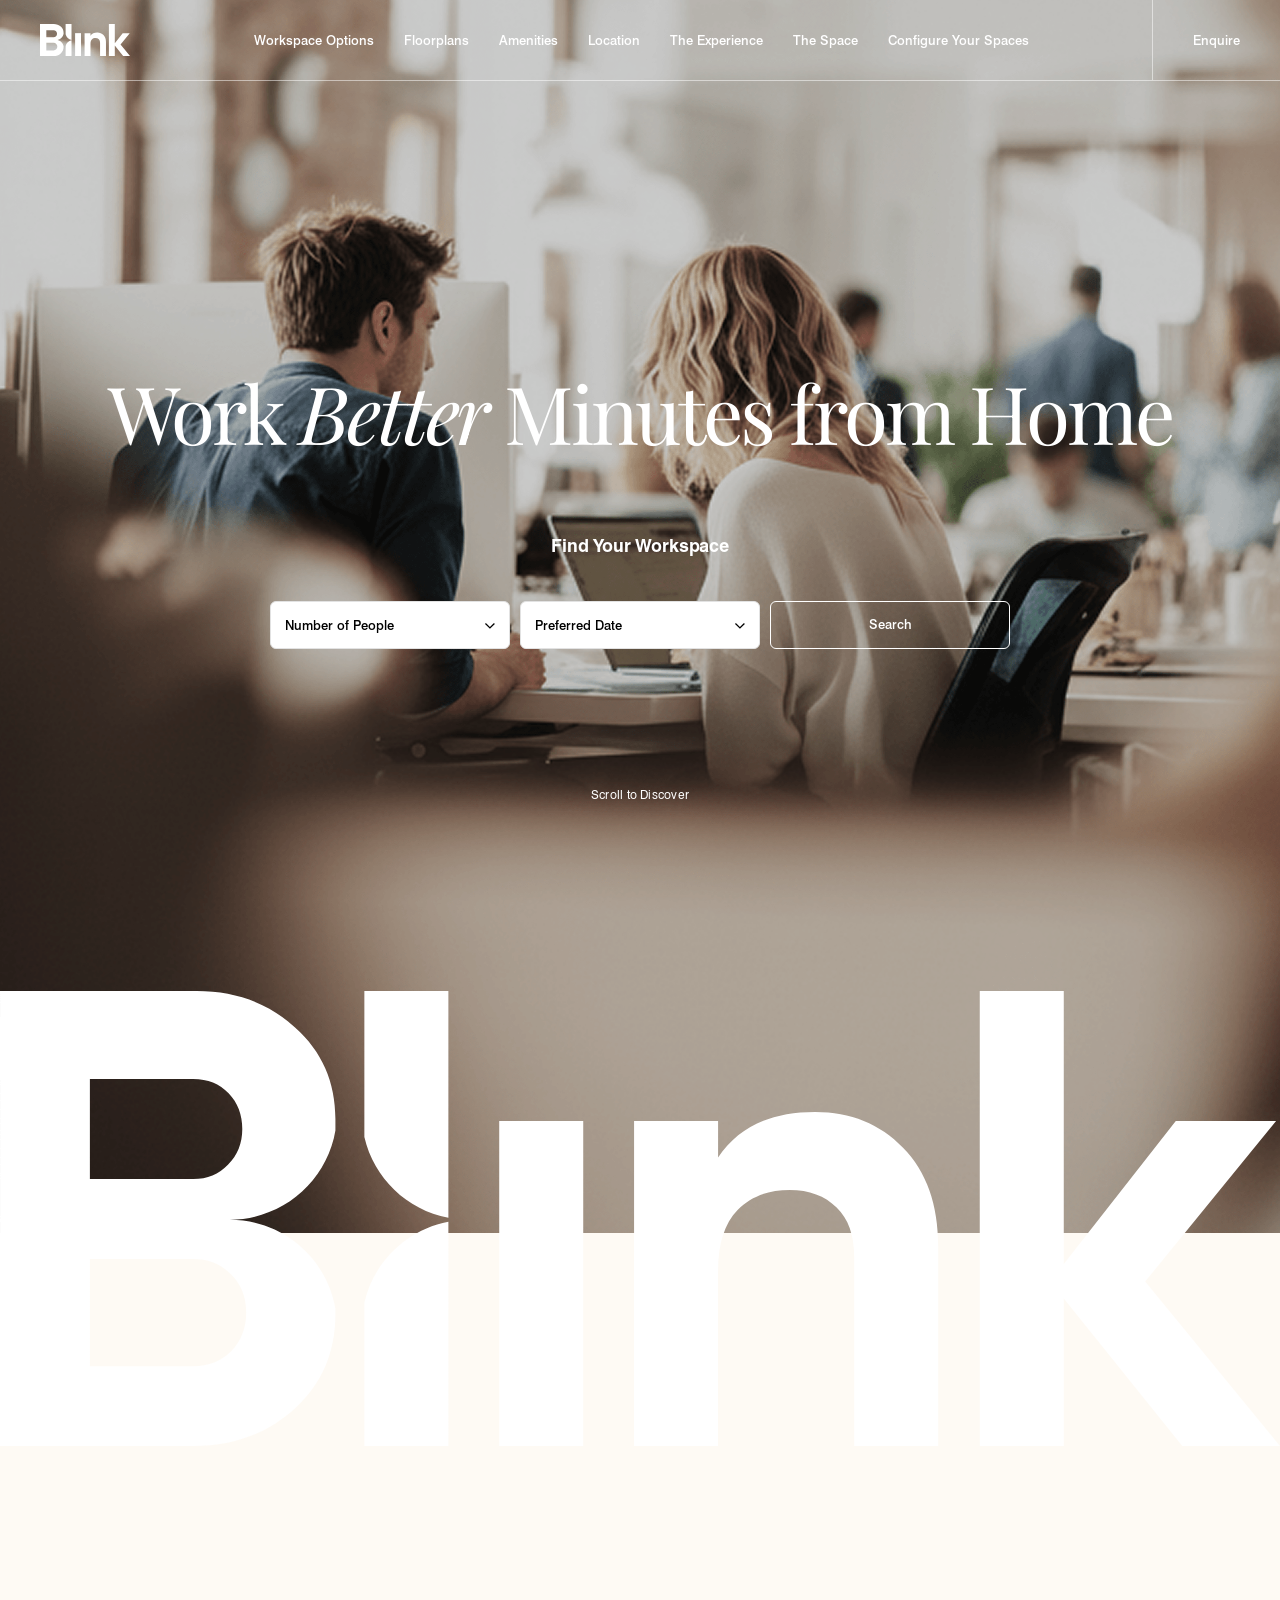
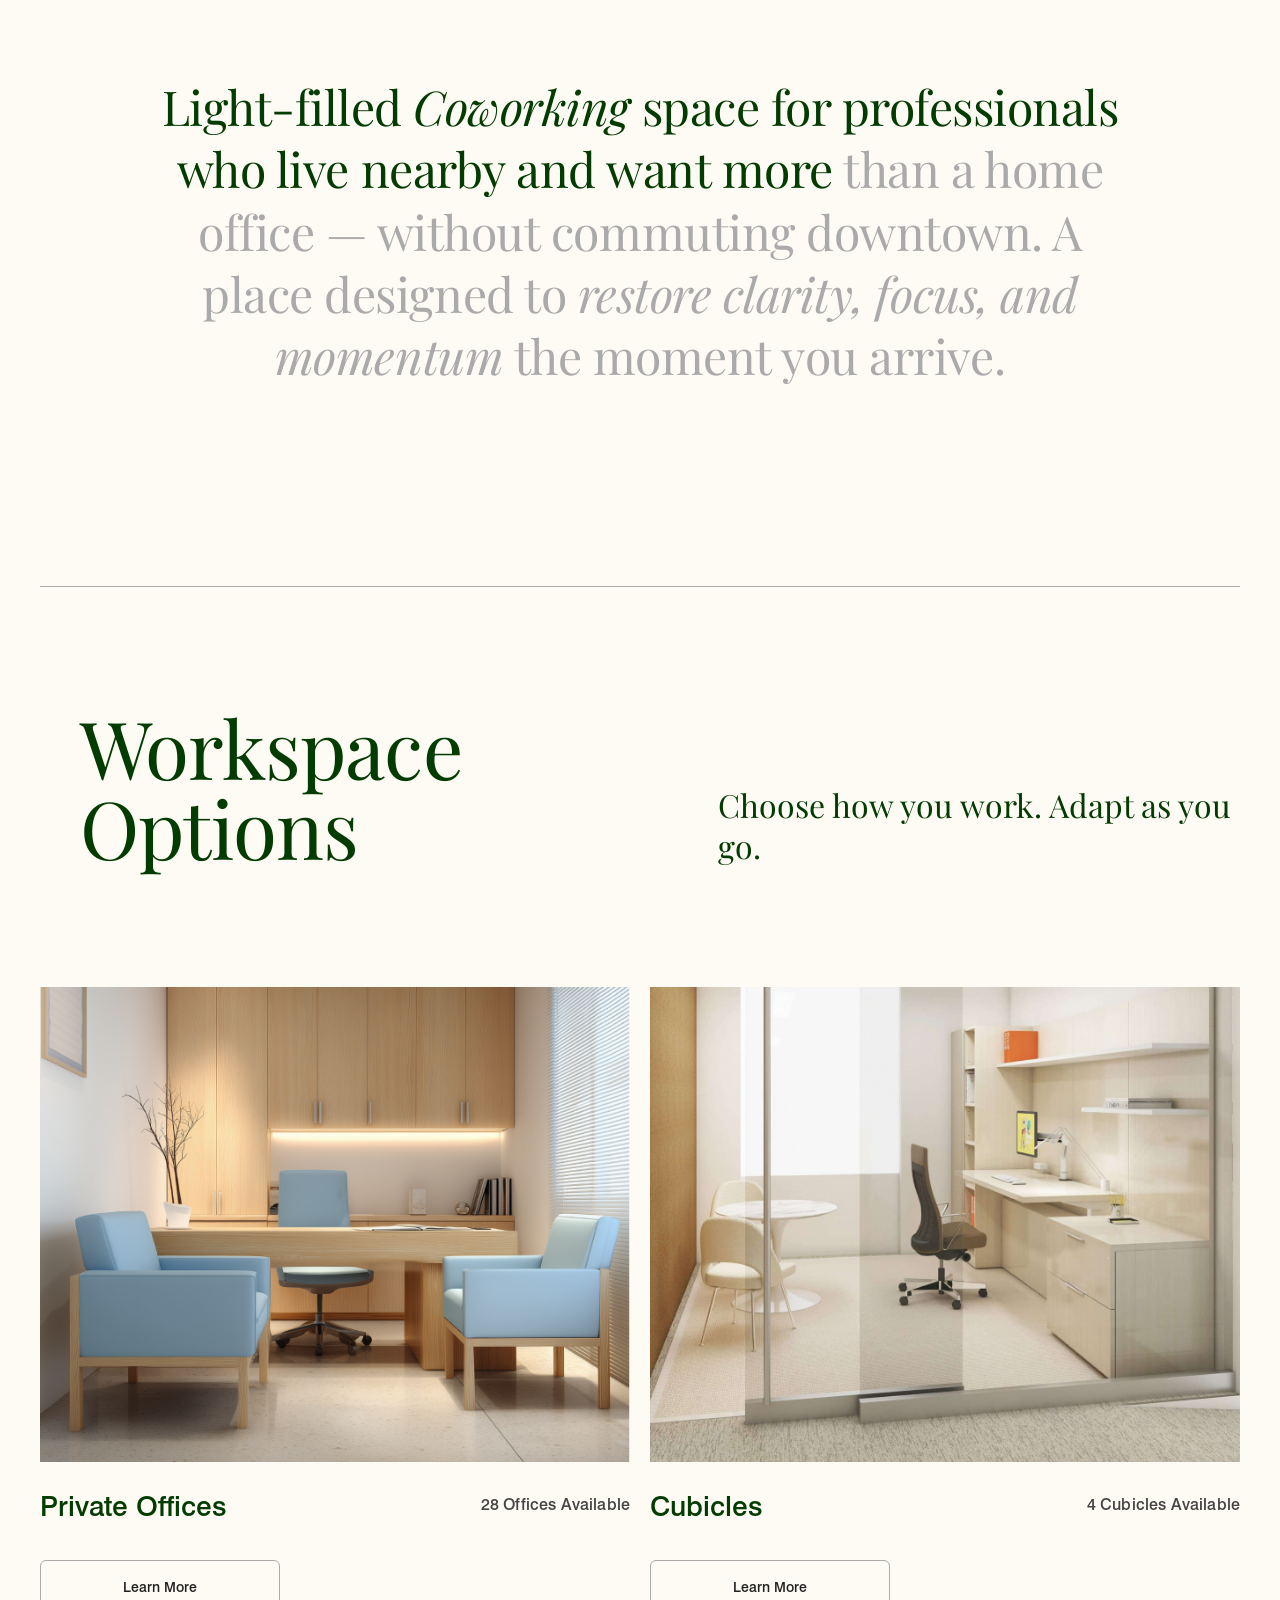
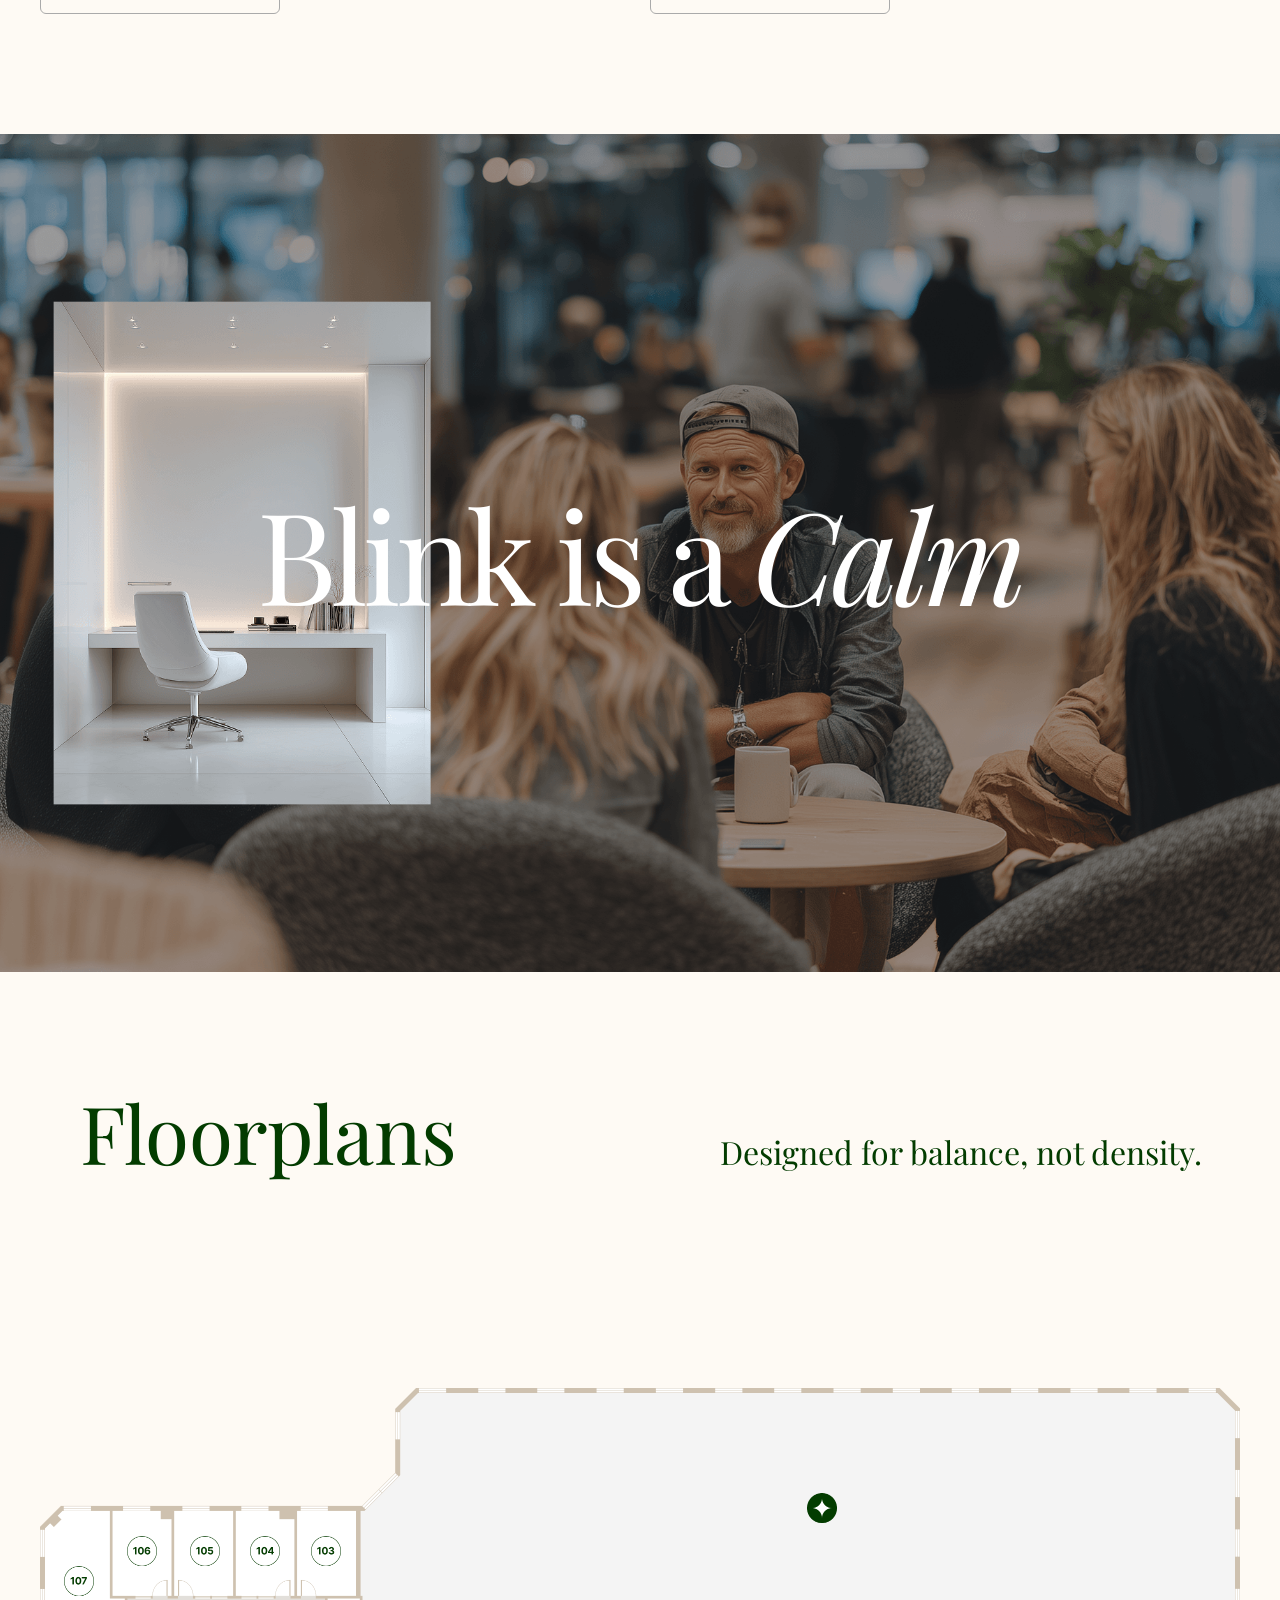
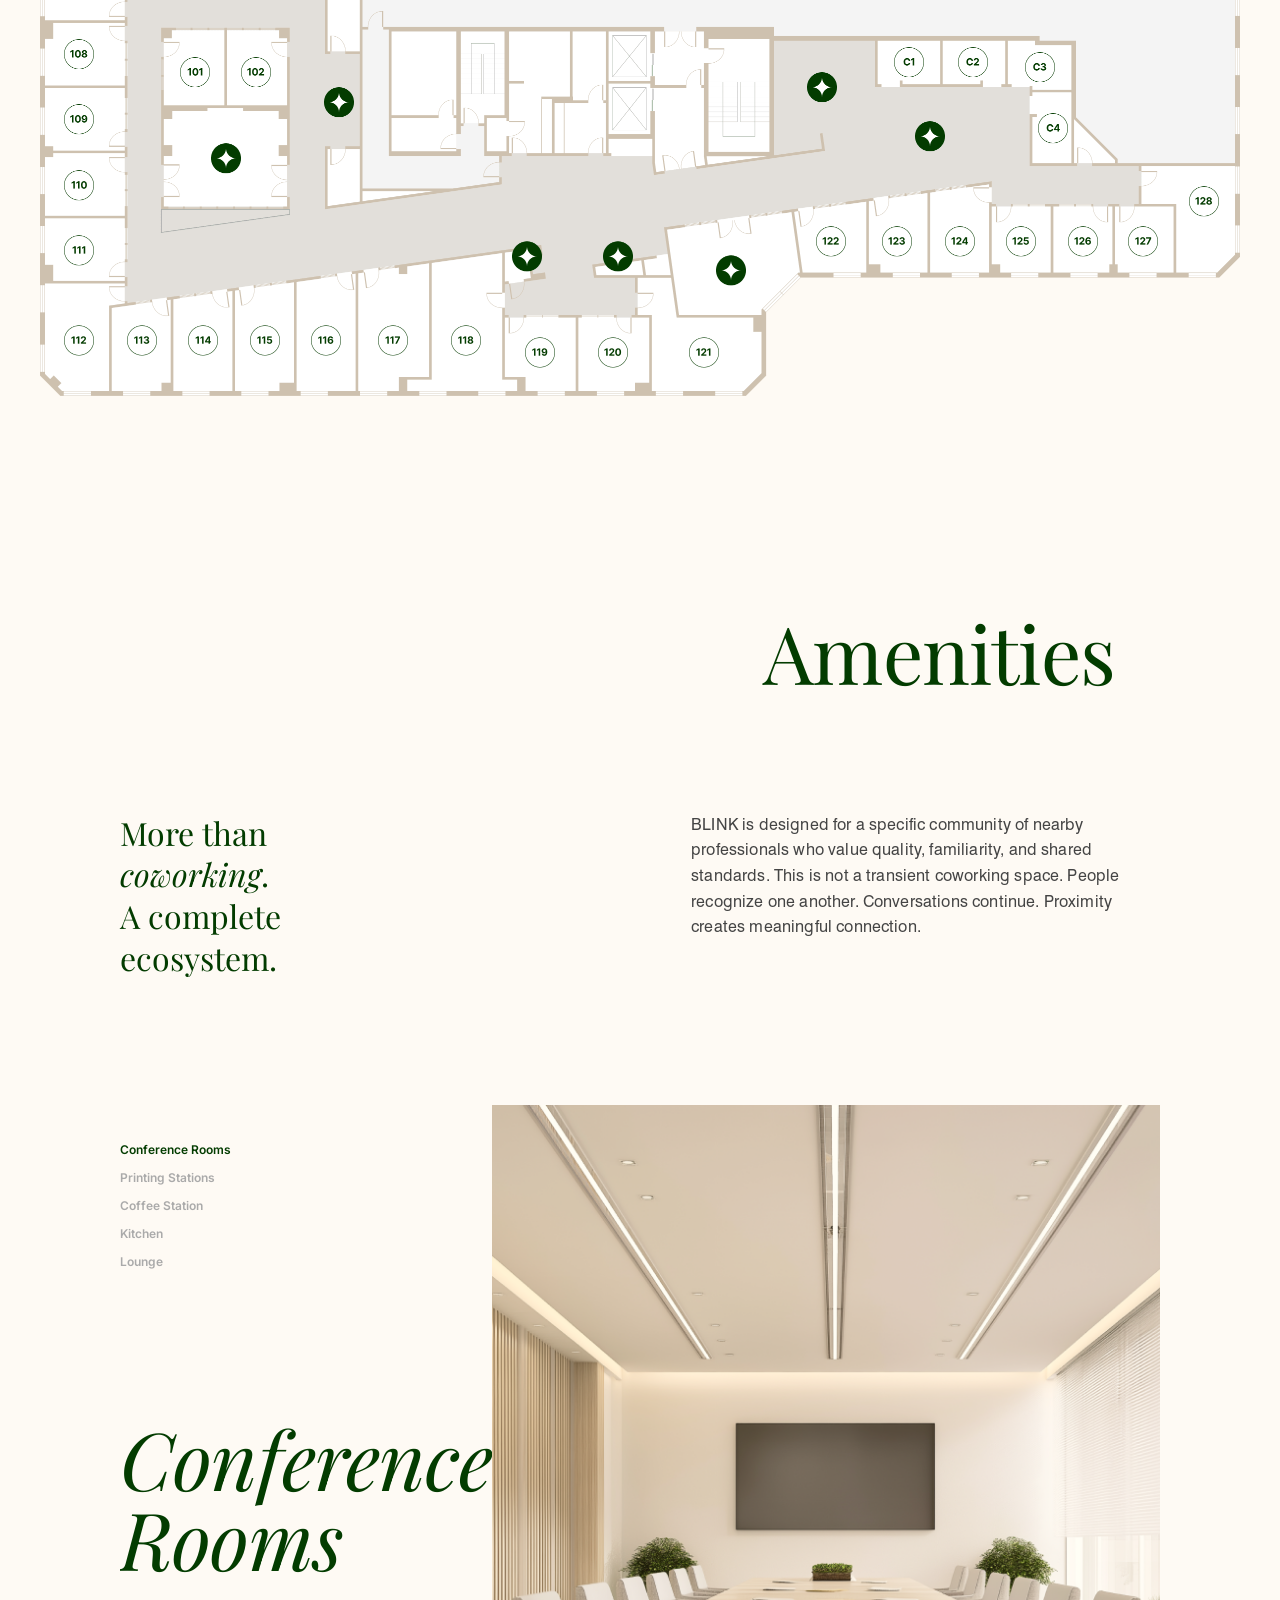
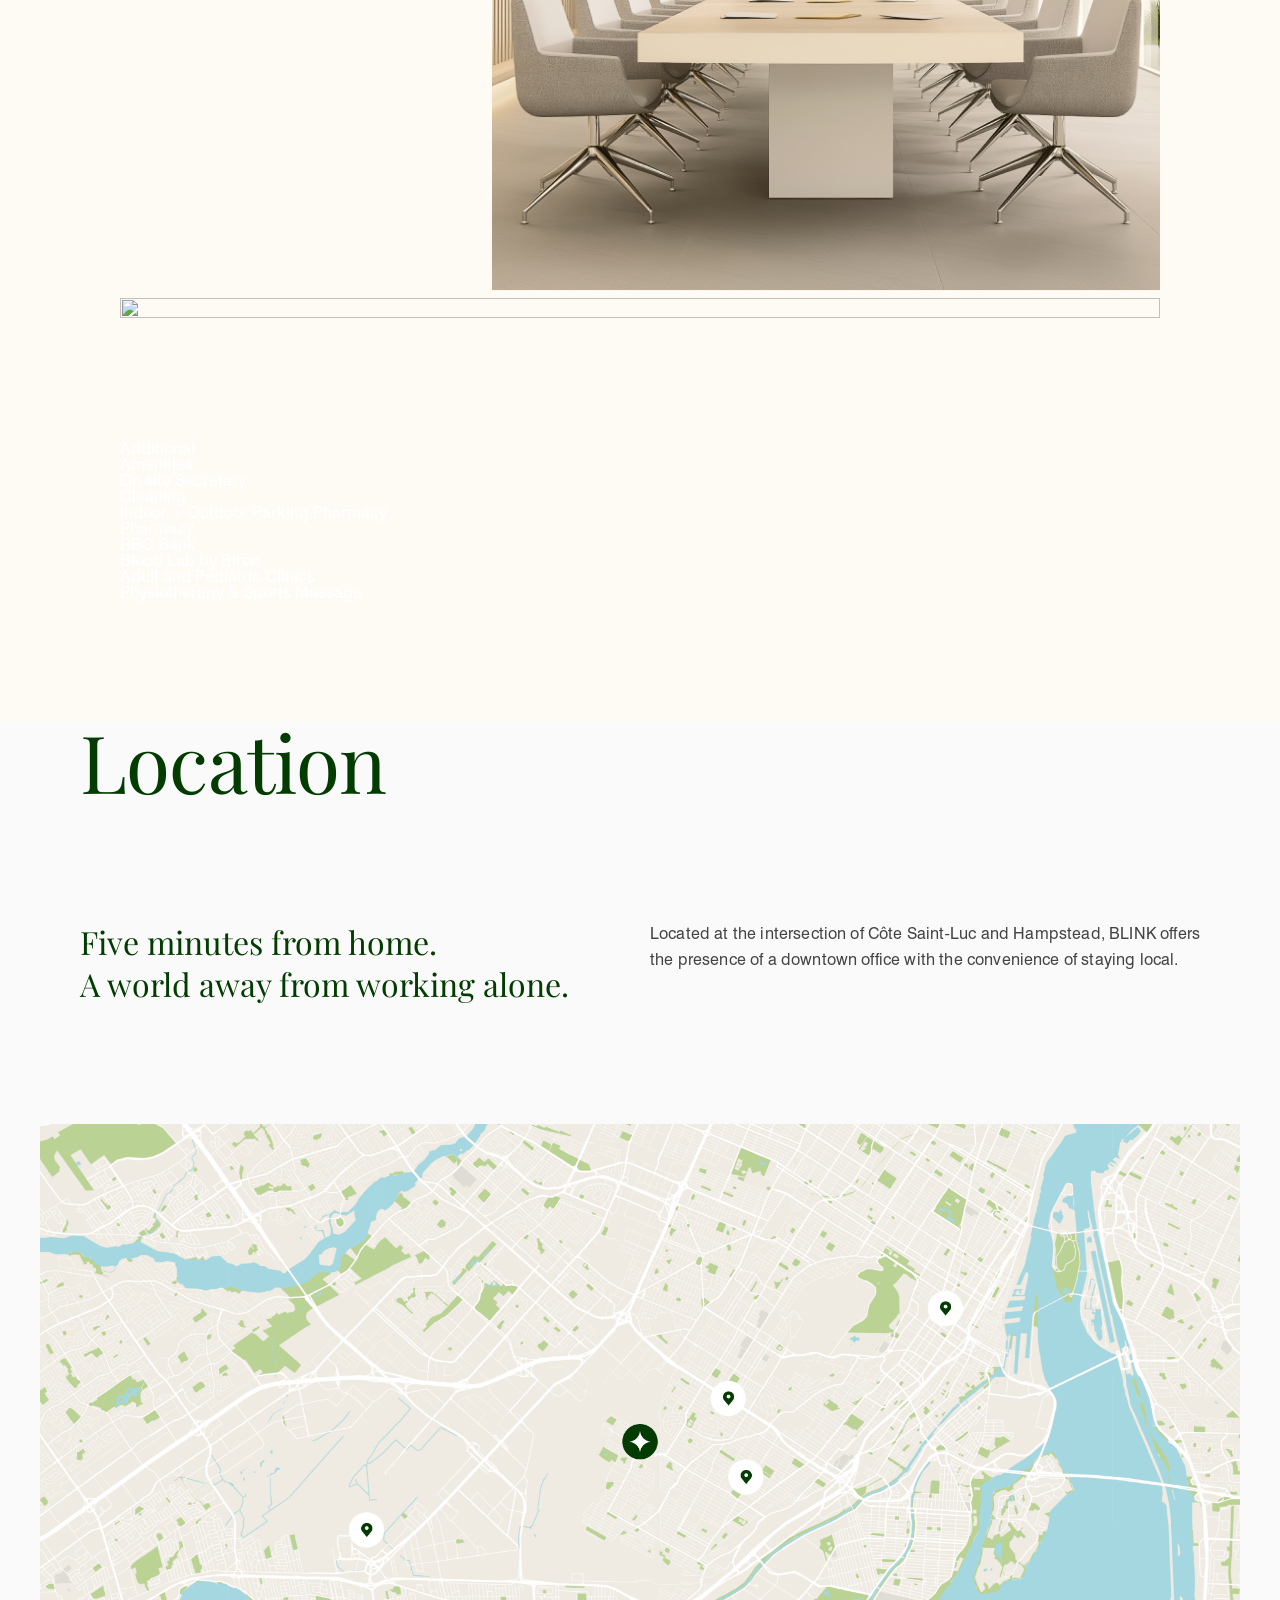
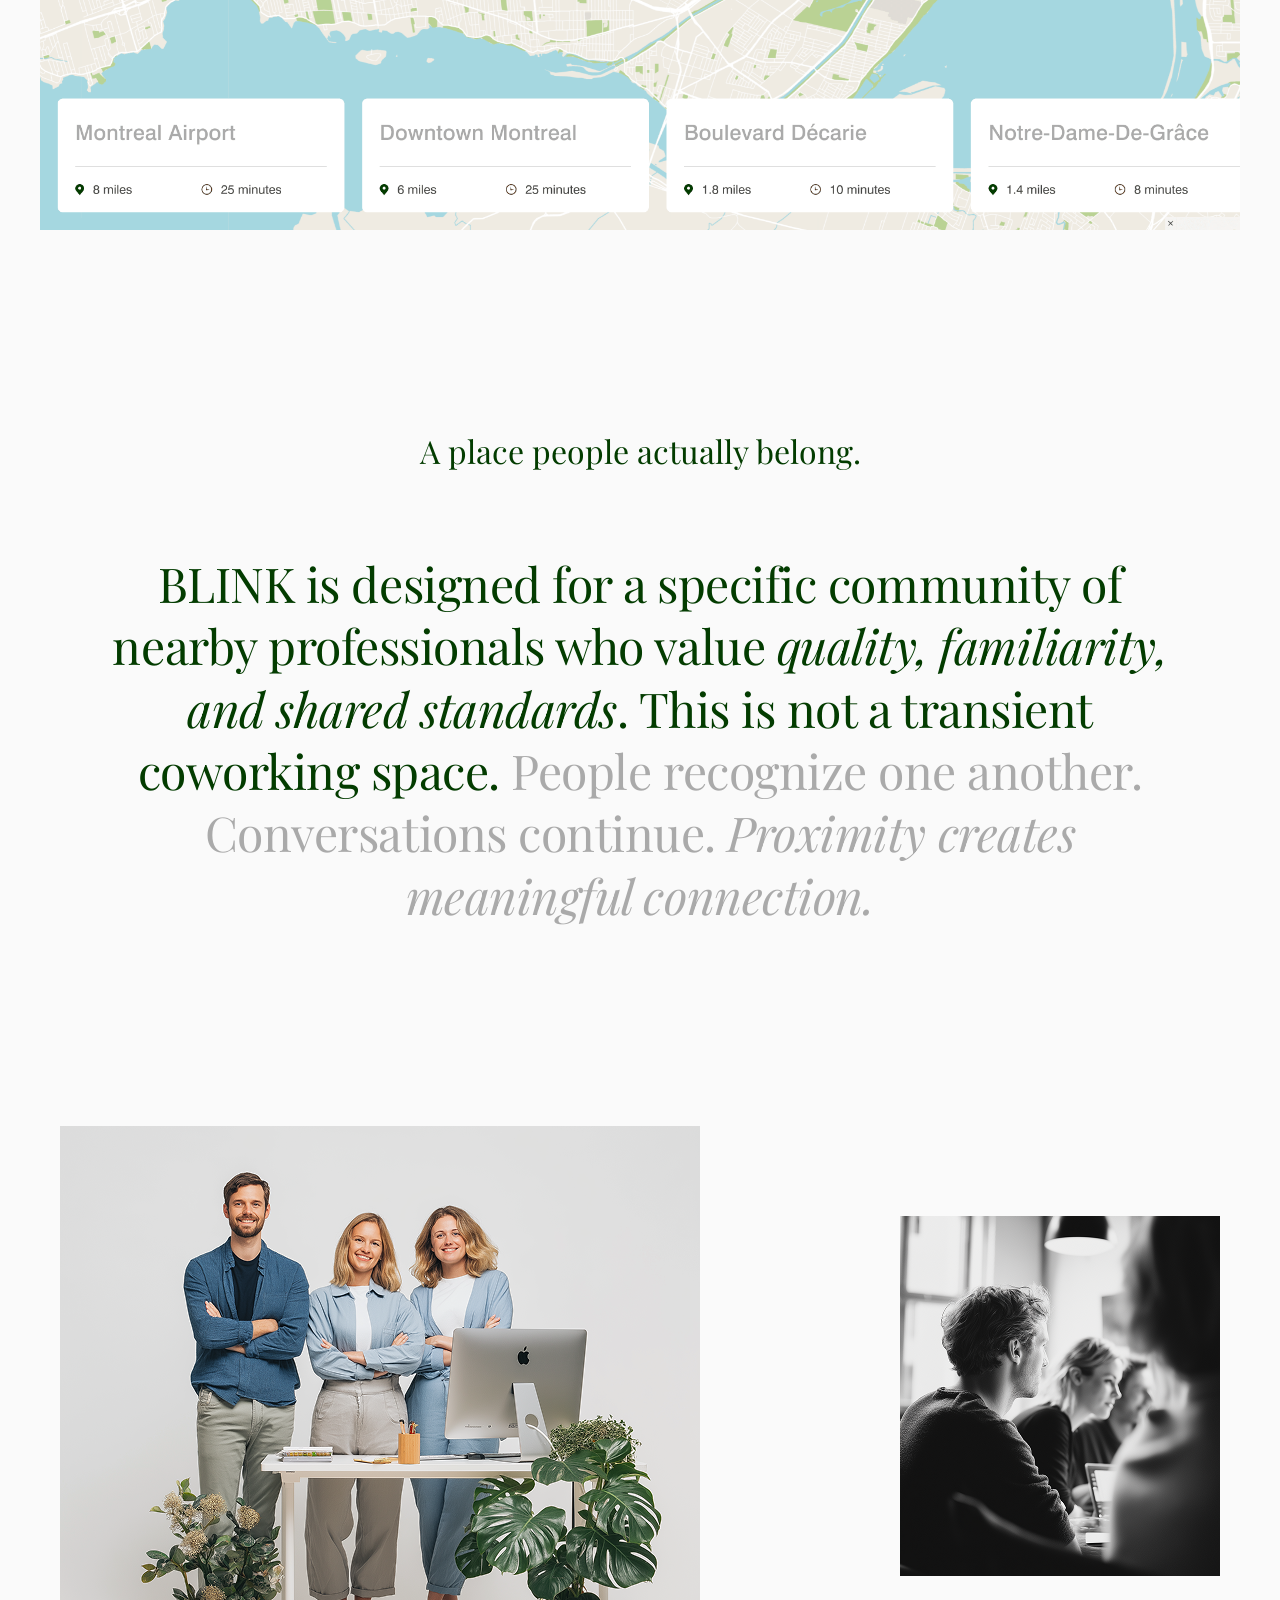
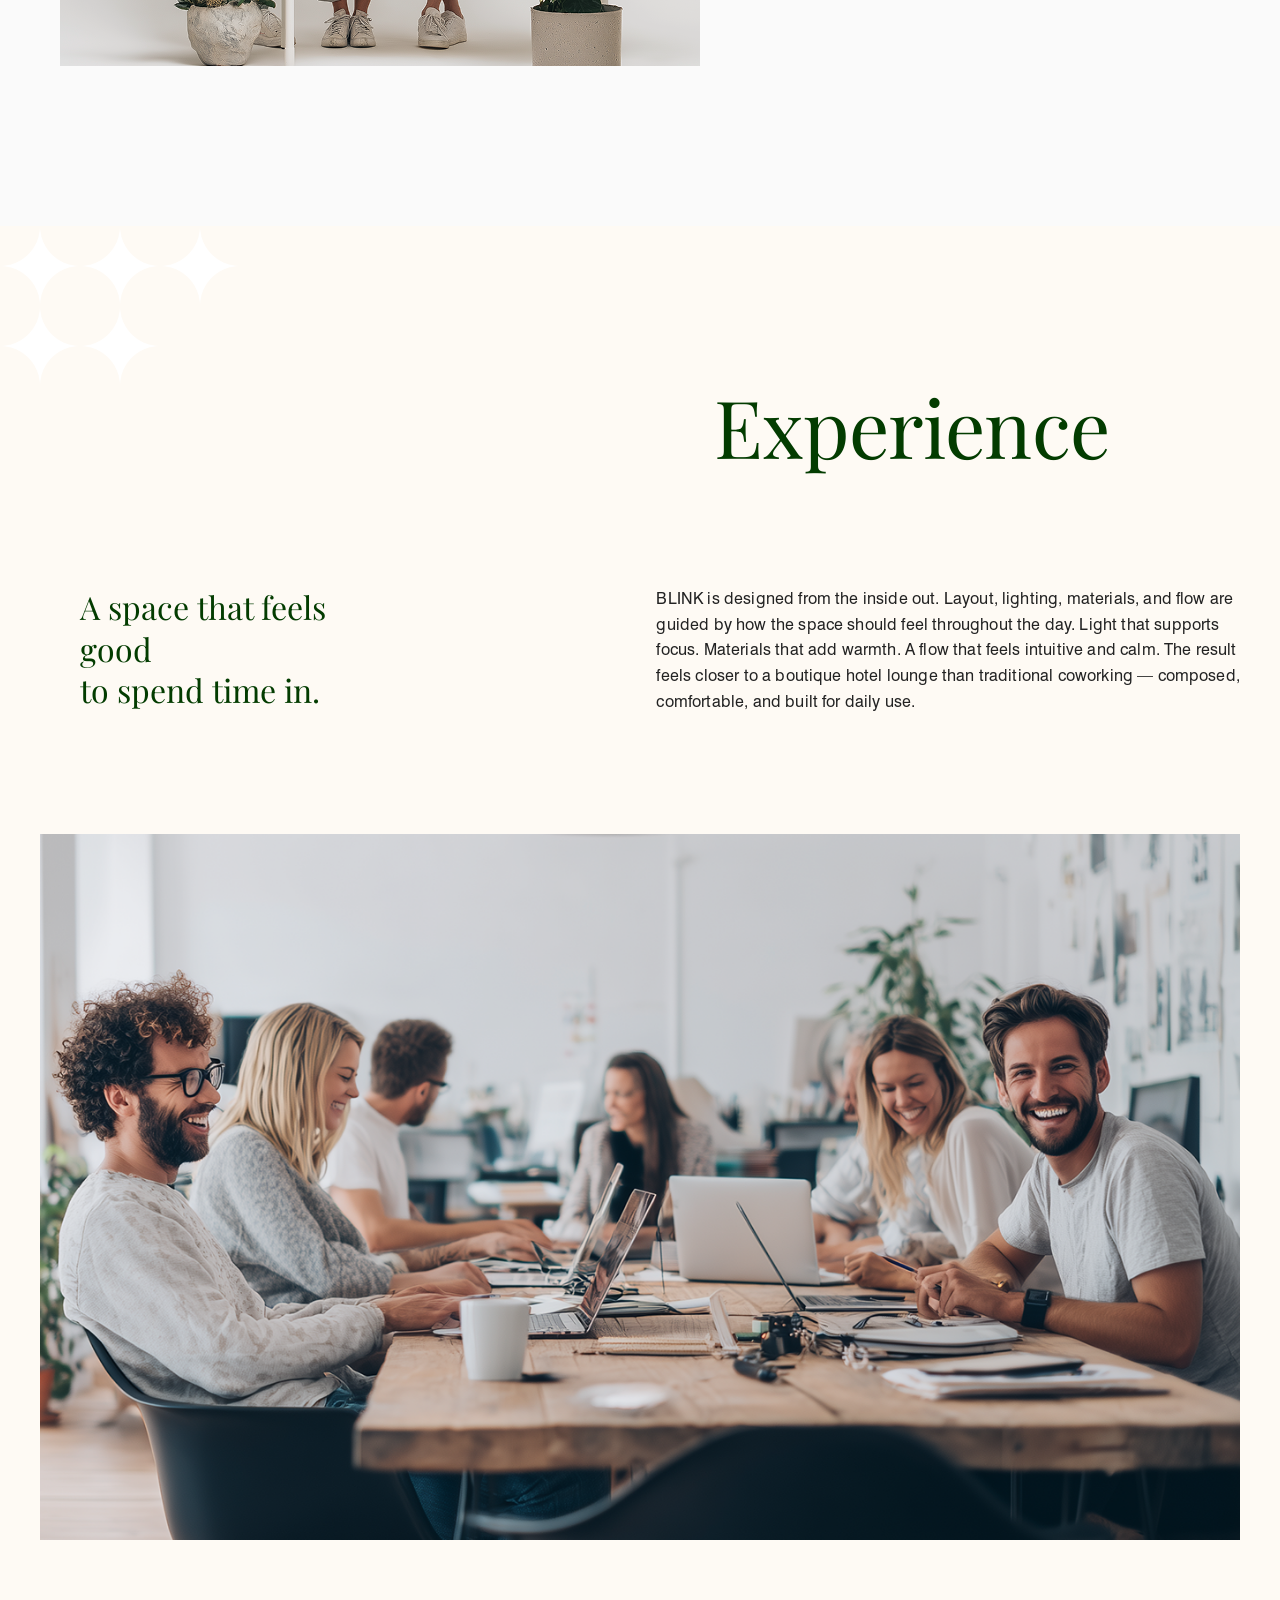
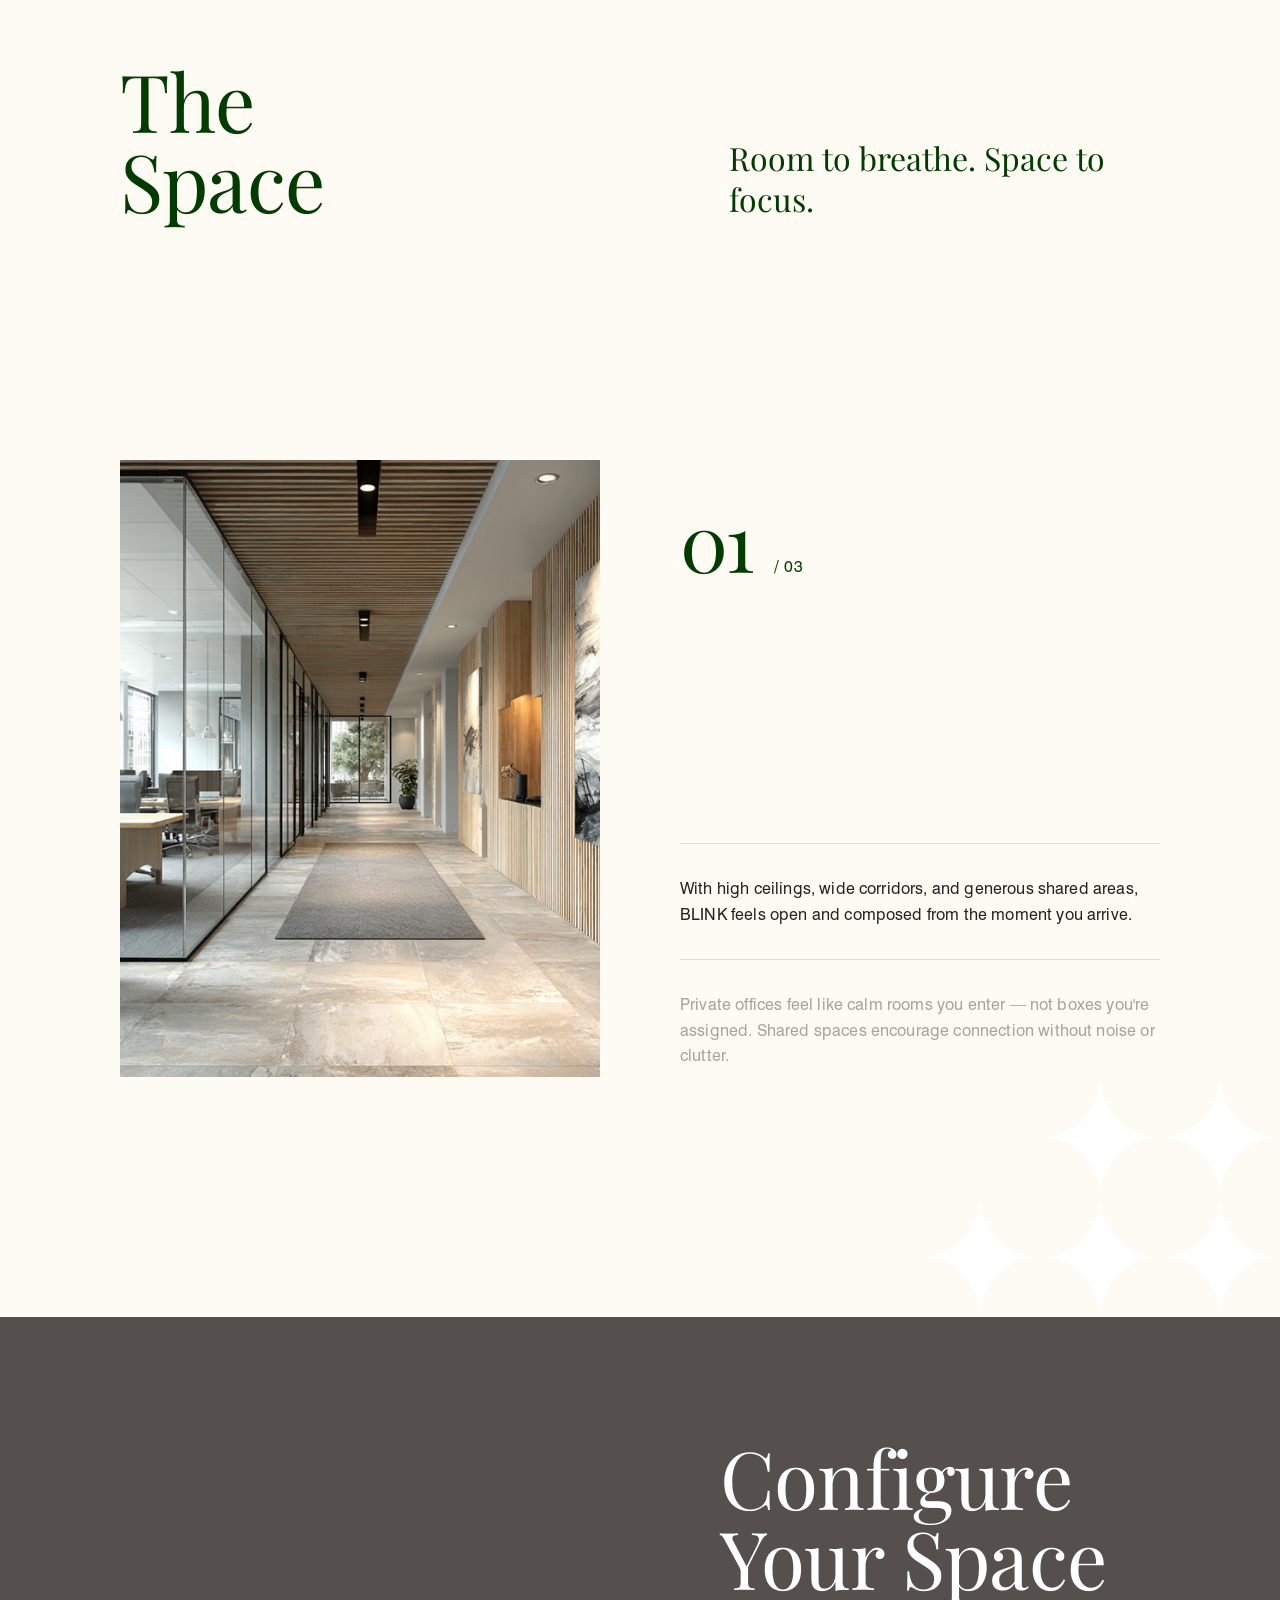
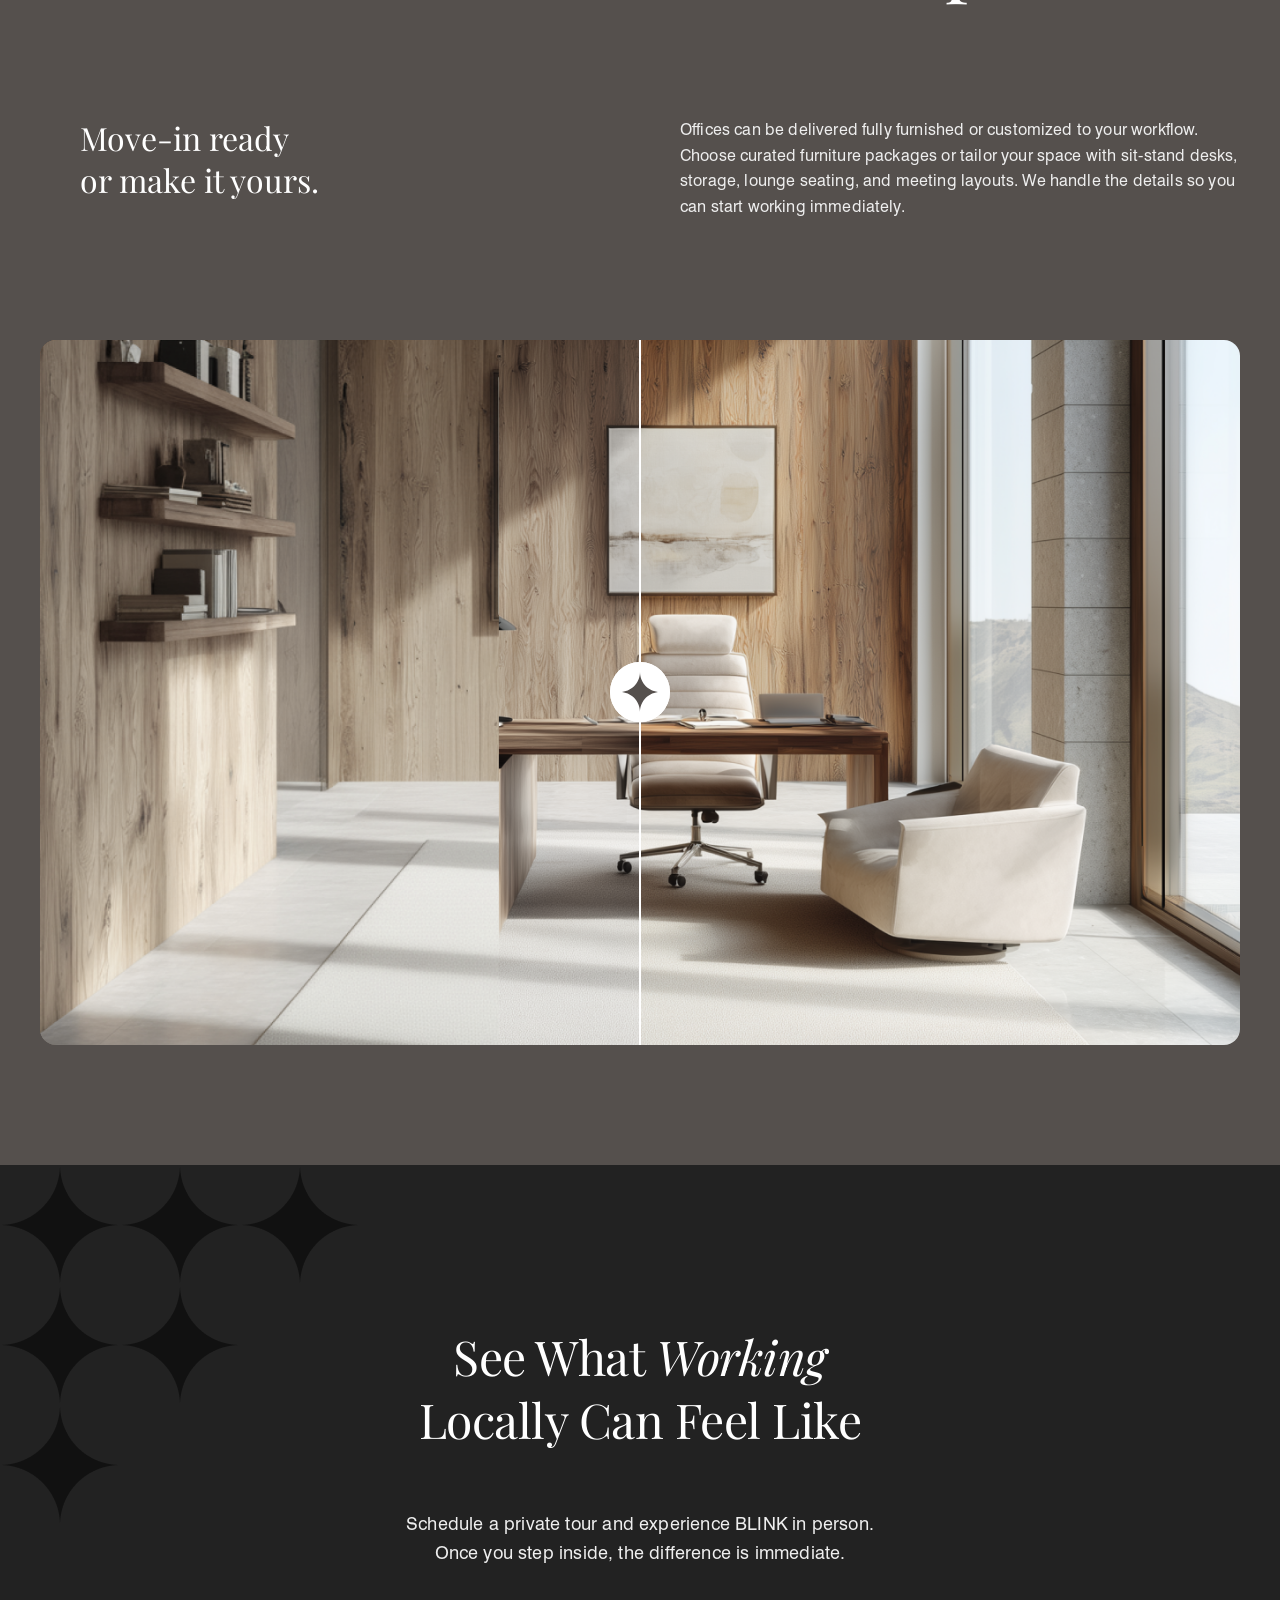
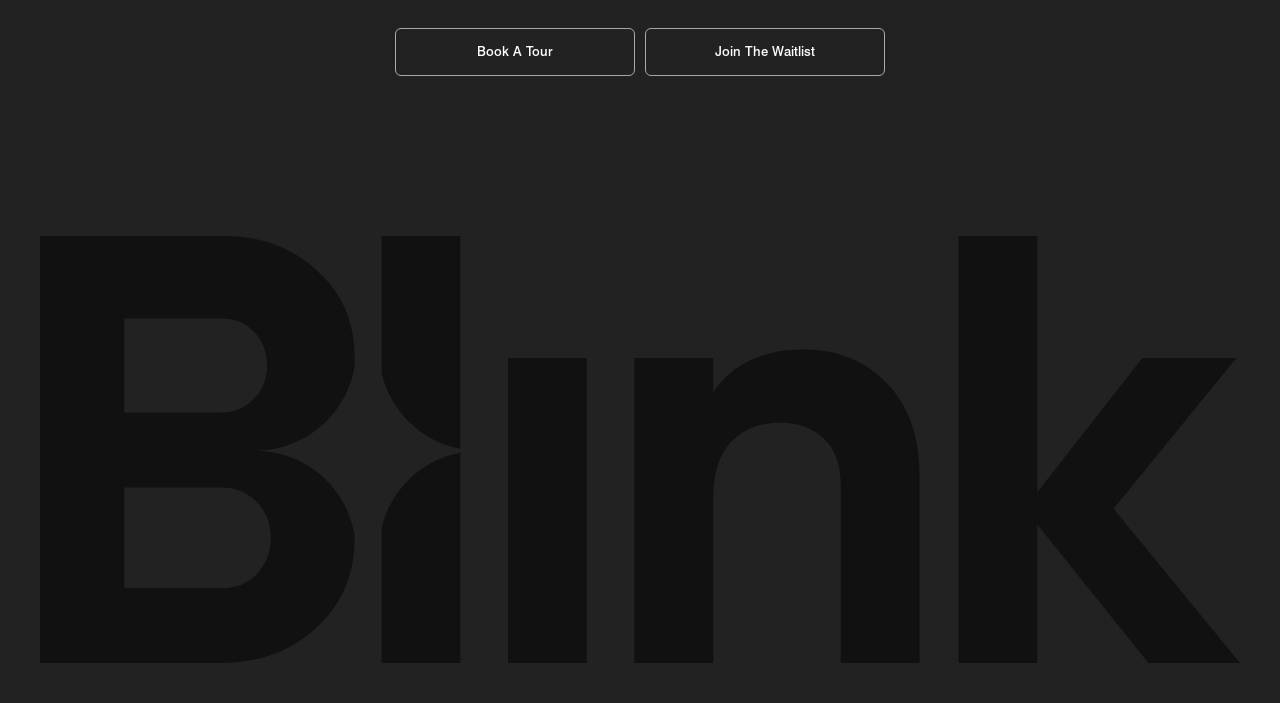
==== commit a367a93c: "Add files via upload" ====
--- a/index.html
+++ b/index.html
@@ -255,9 +255,12 @@
                                     </div>
                                 </article>
                             </div>
+                            <div class="tabs__decor">
+                                <img src="./images/tab-decor.png" alt="">
+                            </div>
                     </div>
                     <div class="tabs__bottom">
-                         <h4 class="tabs__bottom-title">Additional Amenities</h4>
+                         <h4 class="tabs__bottom-title">Additional <br>Amenities</h4>
                          <ul class="tabs-bottom__ul">
                             <li>On site Secretary</li>
                             <li>Cleaning</li>
@@ -265,7 +268,7 @@
                             <li>Pharmacy</li>
                          </ul>
                          <ul class="tabs-bottom__ul">
-                            <li>RBC Bank/li>
+                            <li>RBC Bank</li>
                             <li>Blood Lab by Biron</li>
                             <li>Adult and Pediatric Clinics</li>
                             <li>Physiotherapy & Sports Massage</li>
--- a/styles/global.css
+++ b/styles/global.css
@@ -48,5 +48,3 @@
 .text-grey span {
   font-style: italic;
 }
-
-
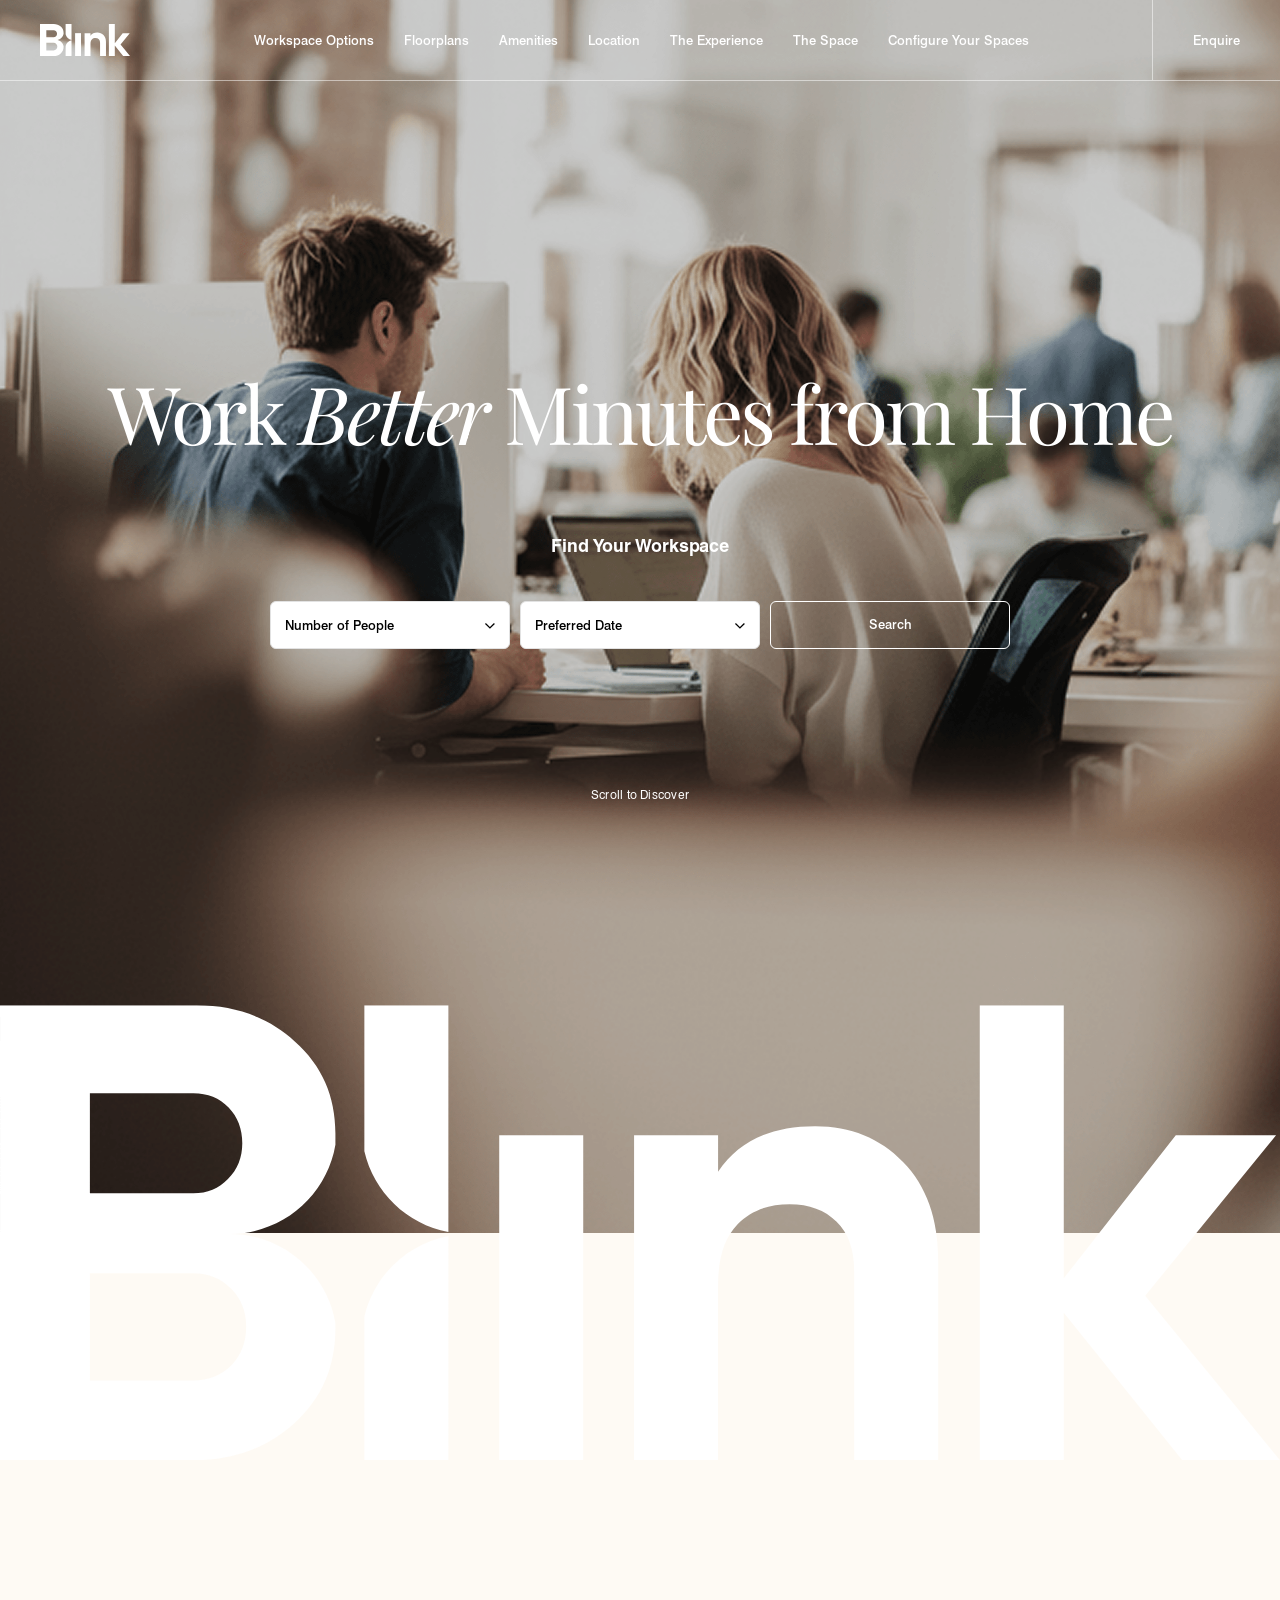
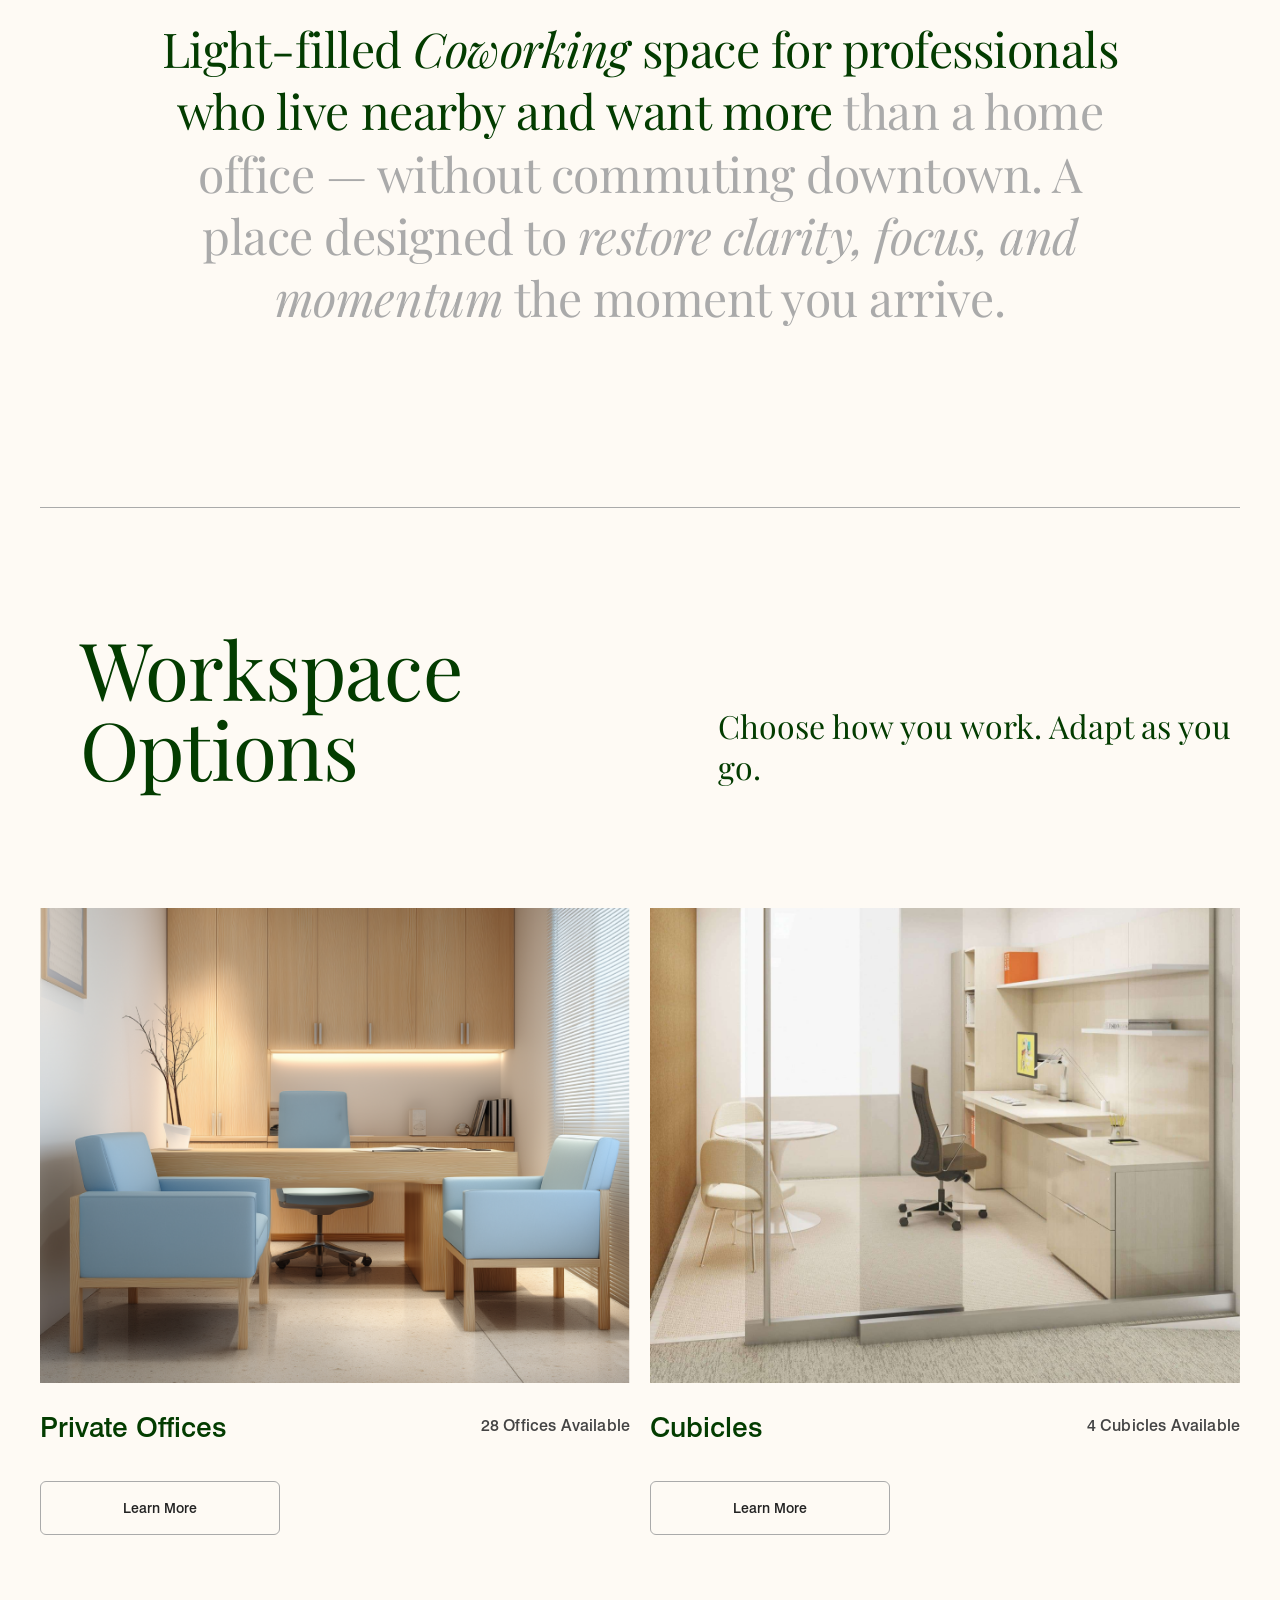
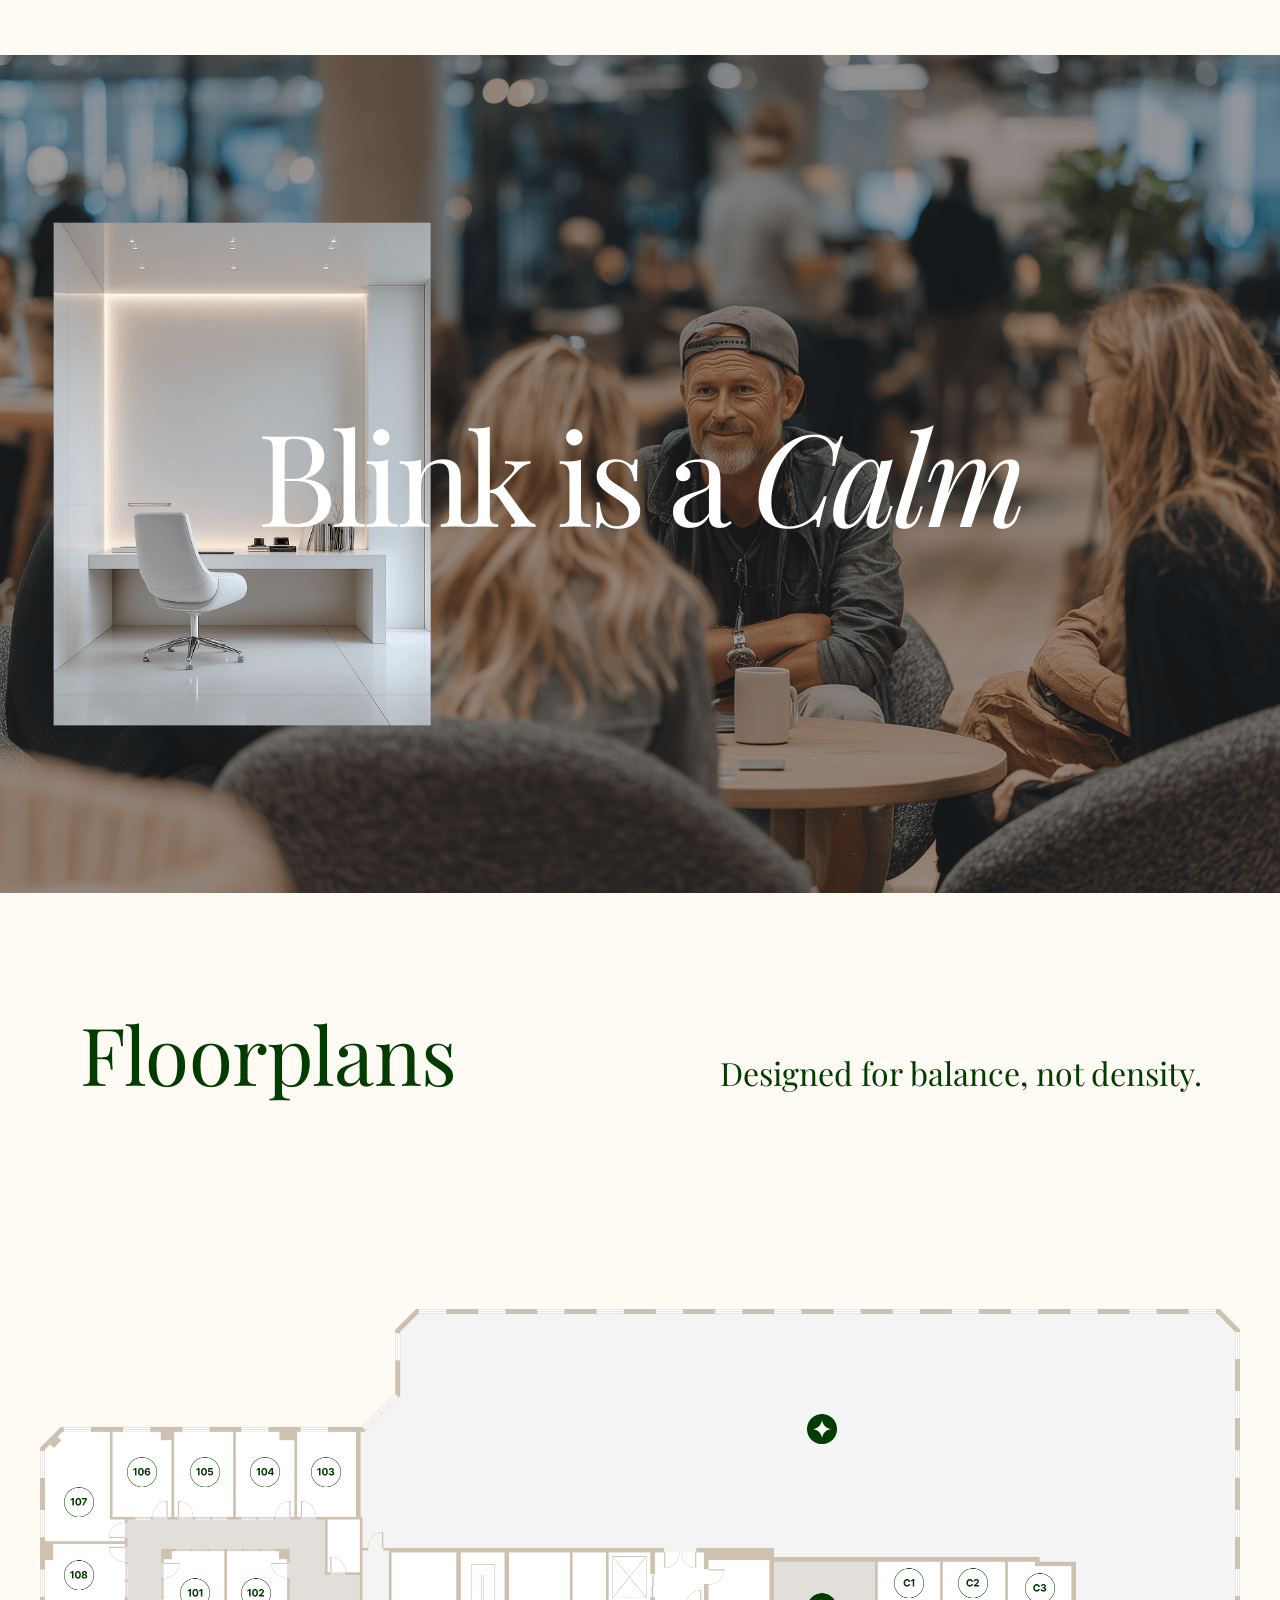
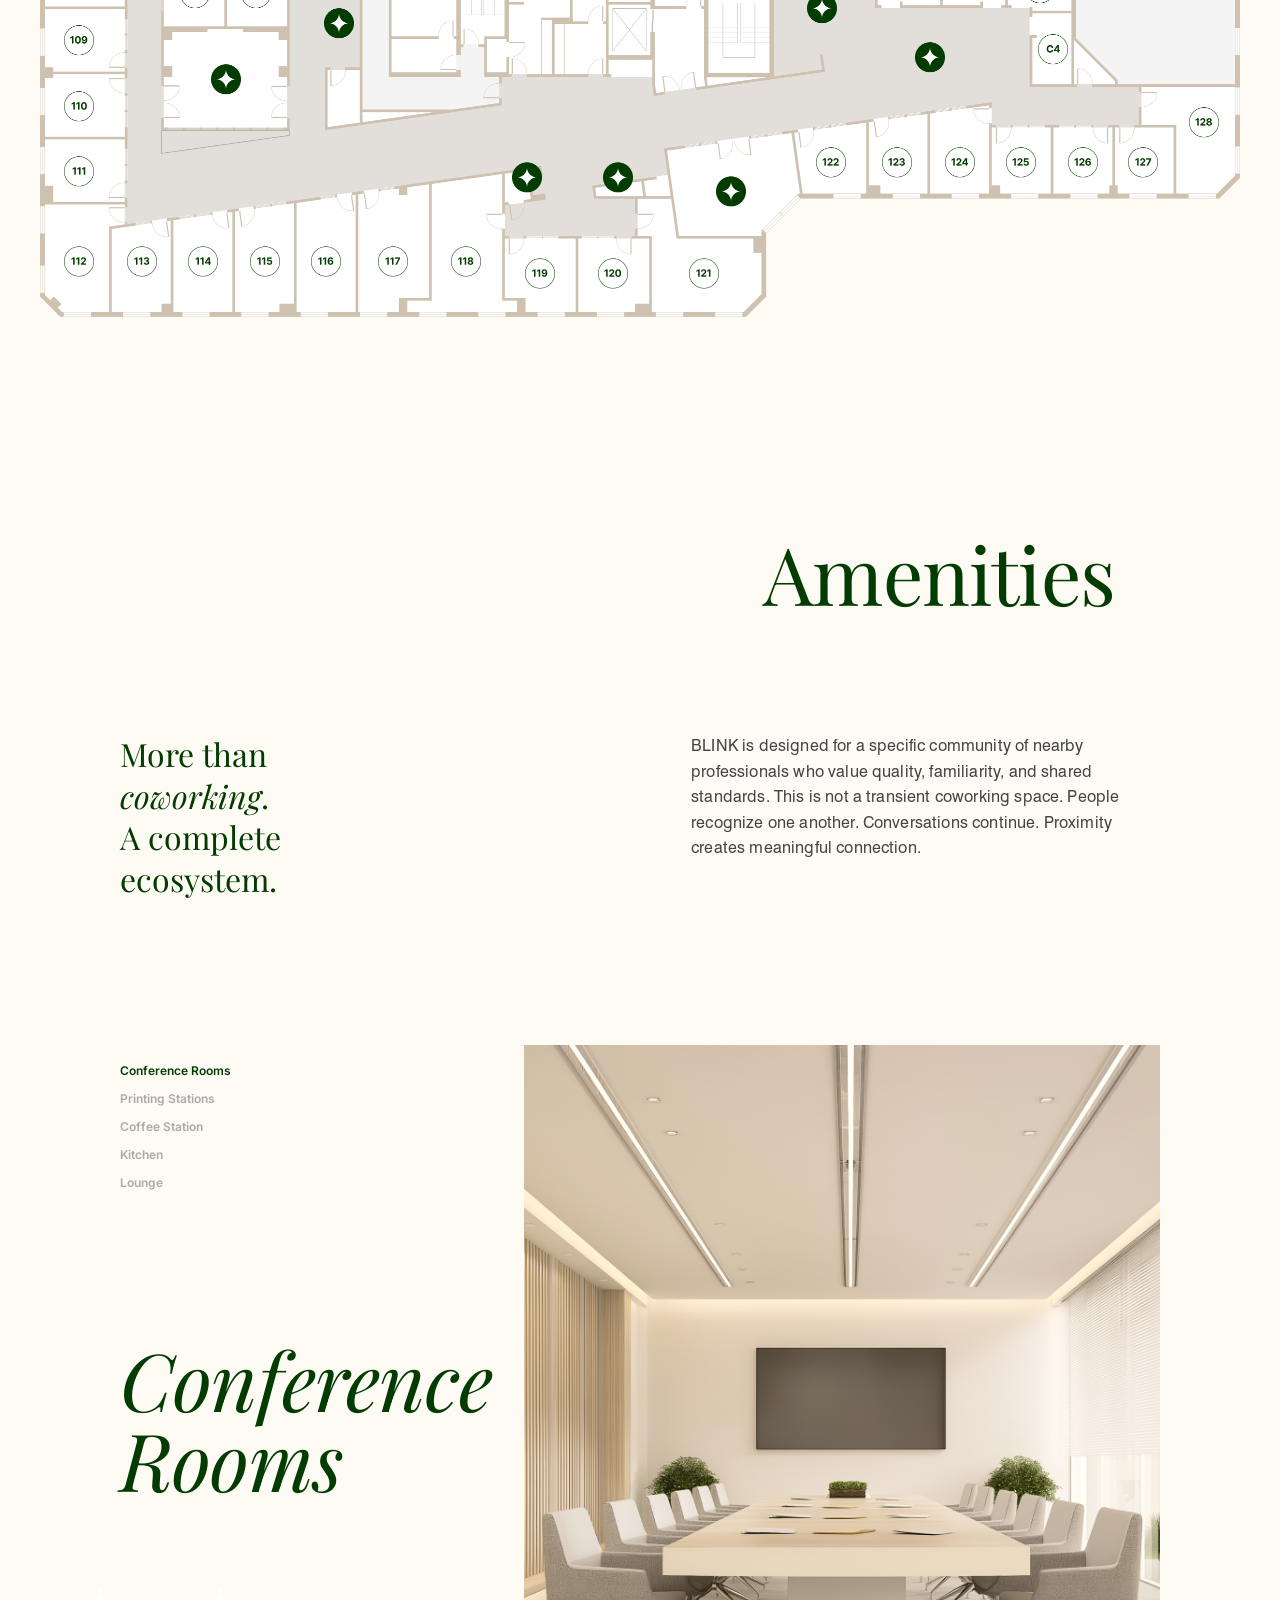
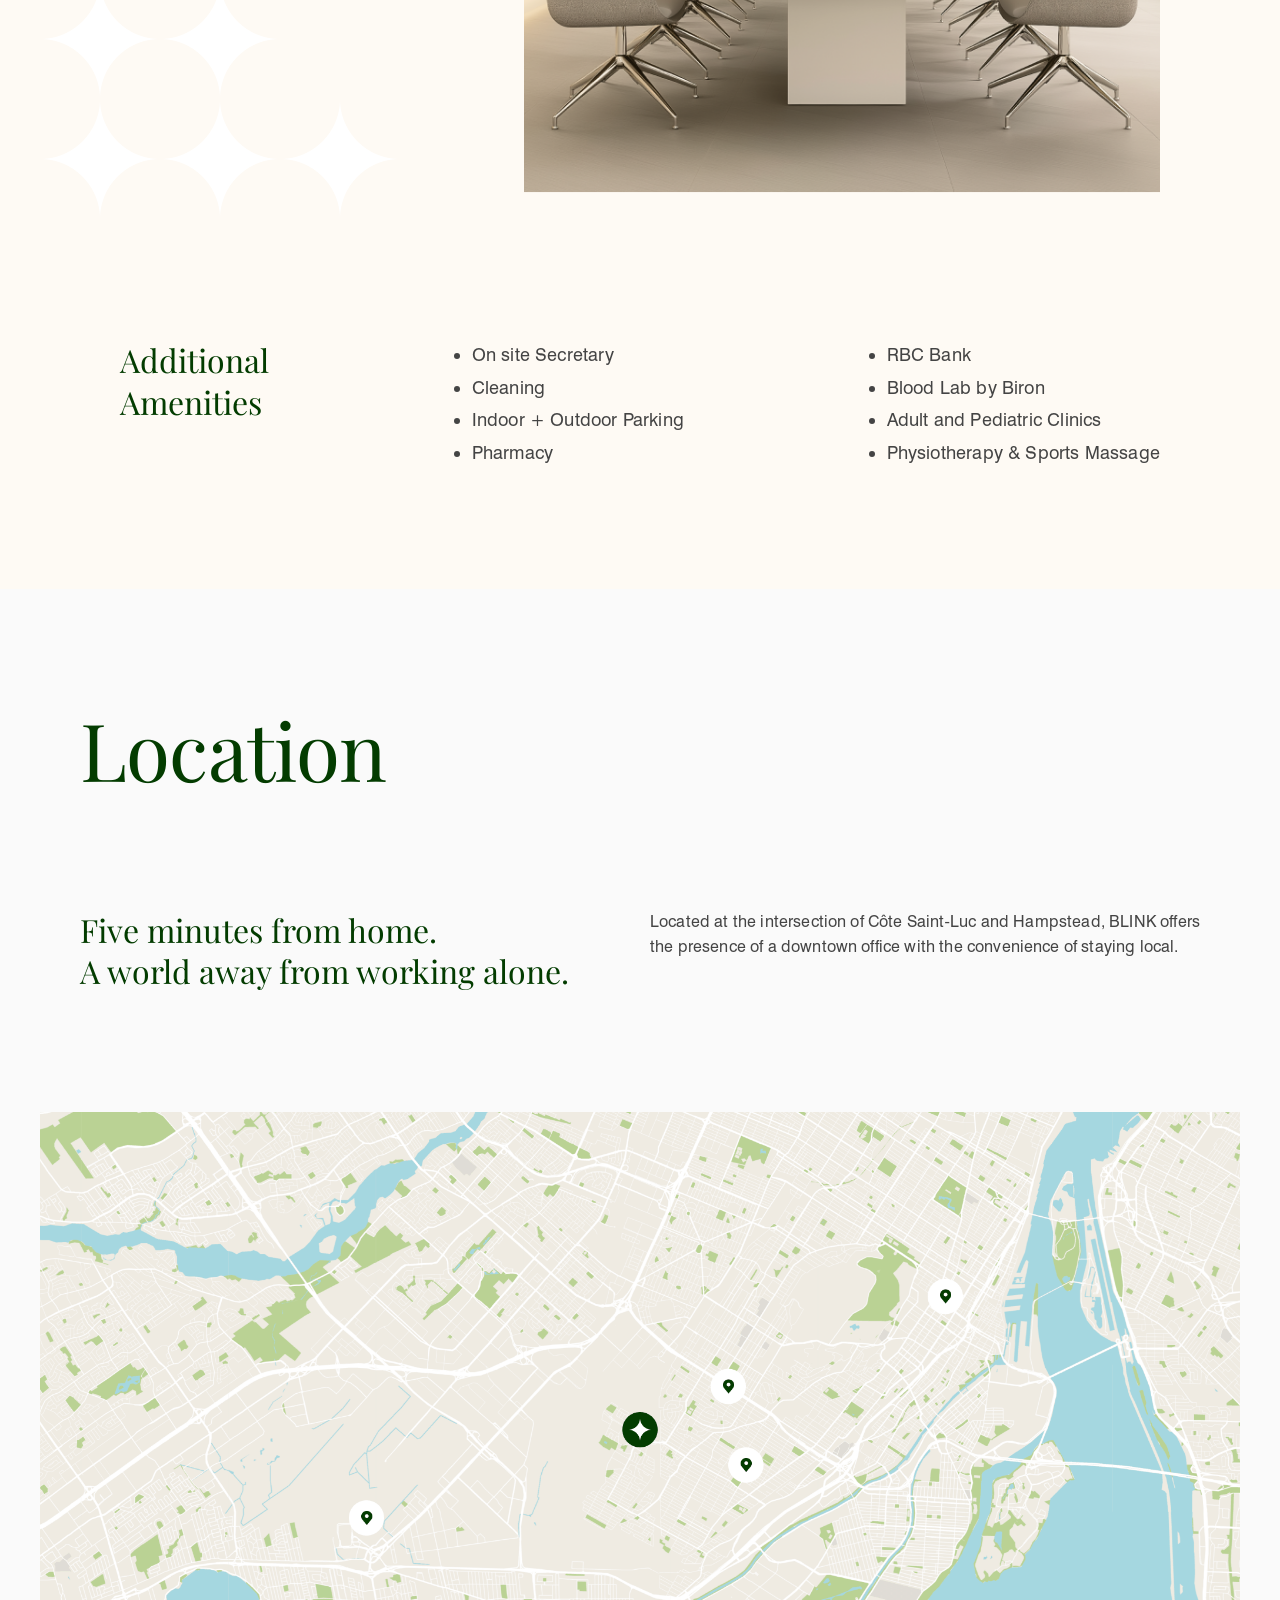
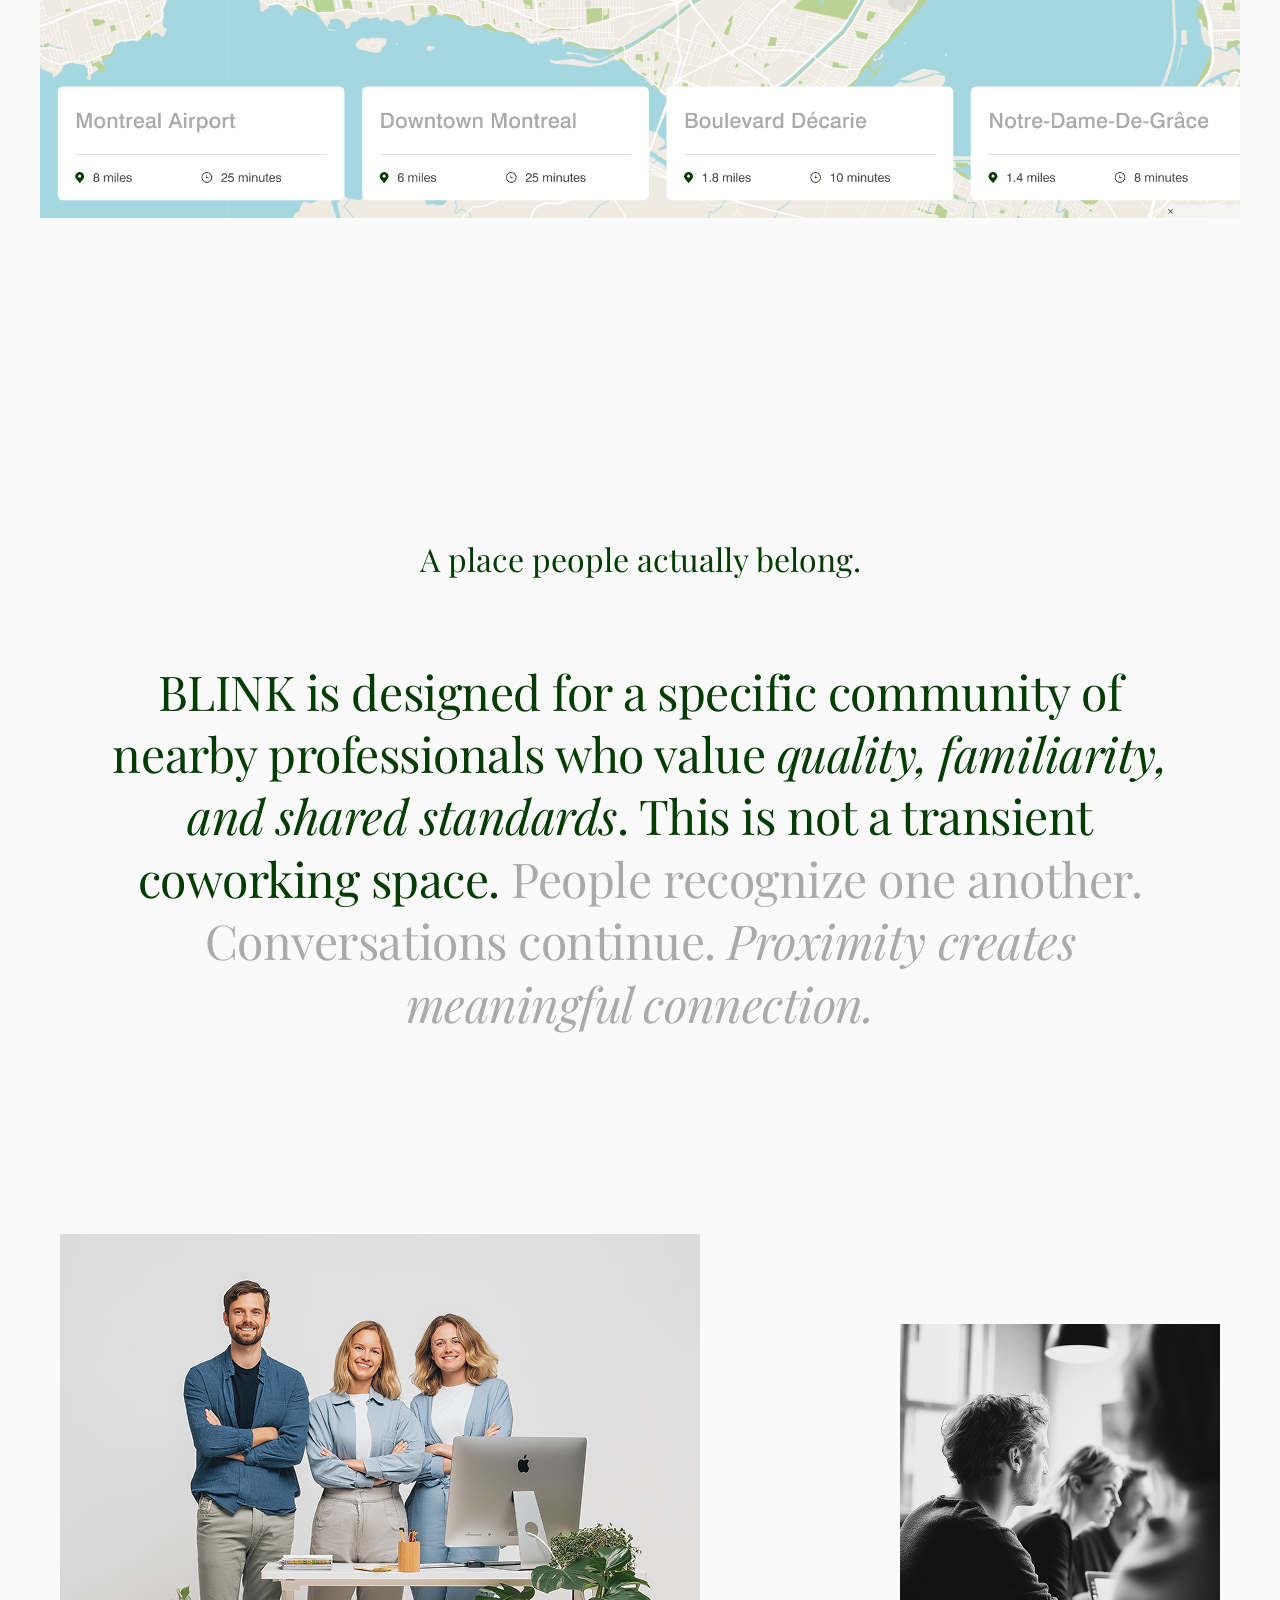
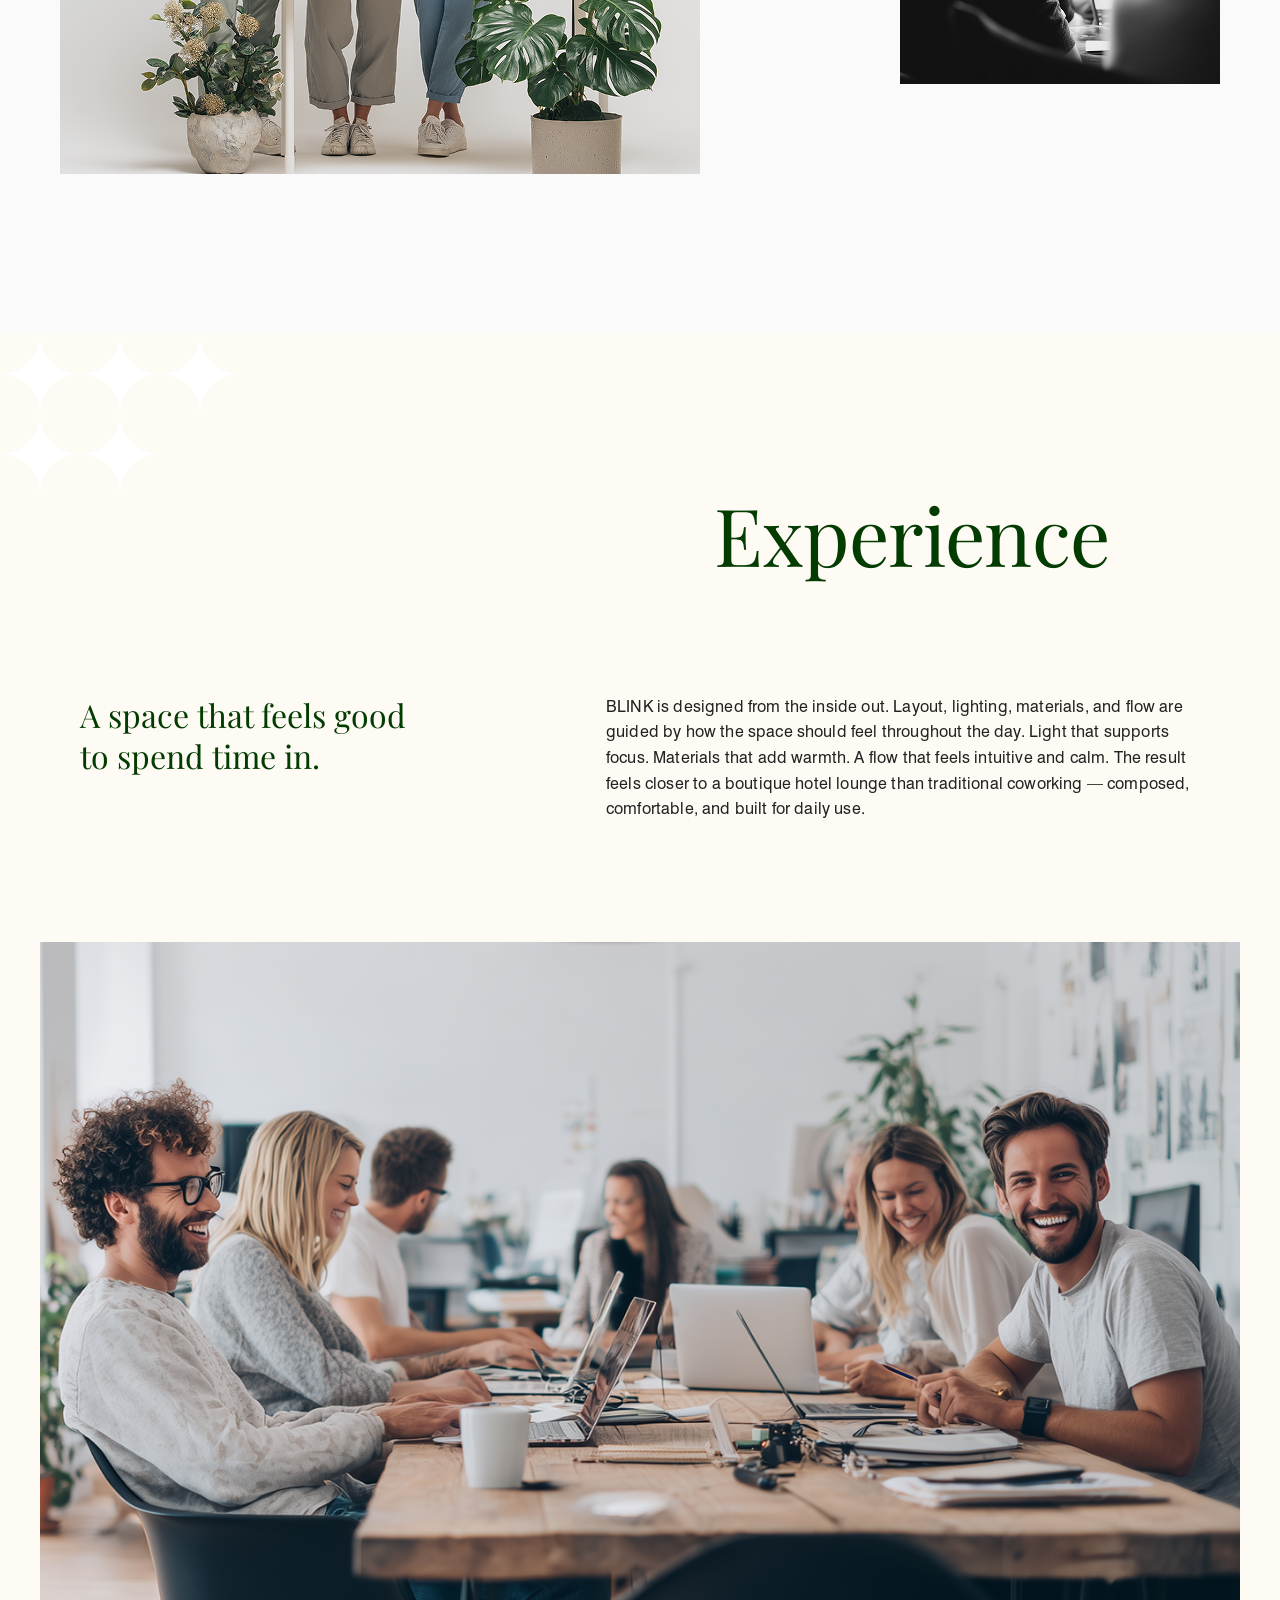
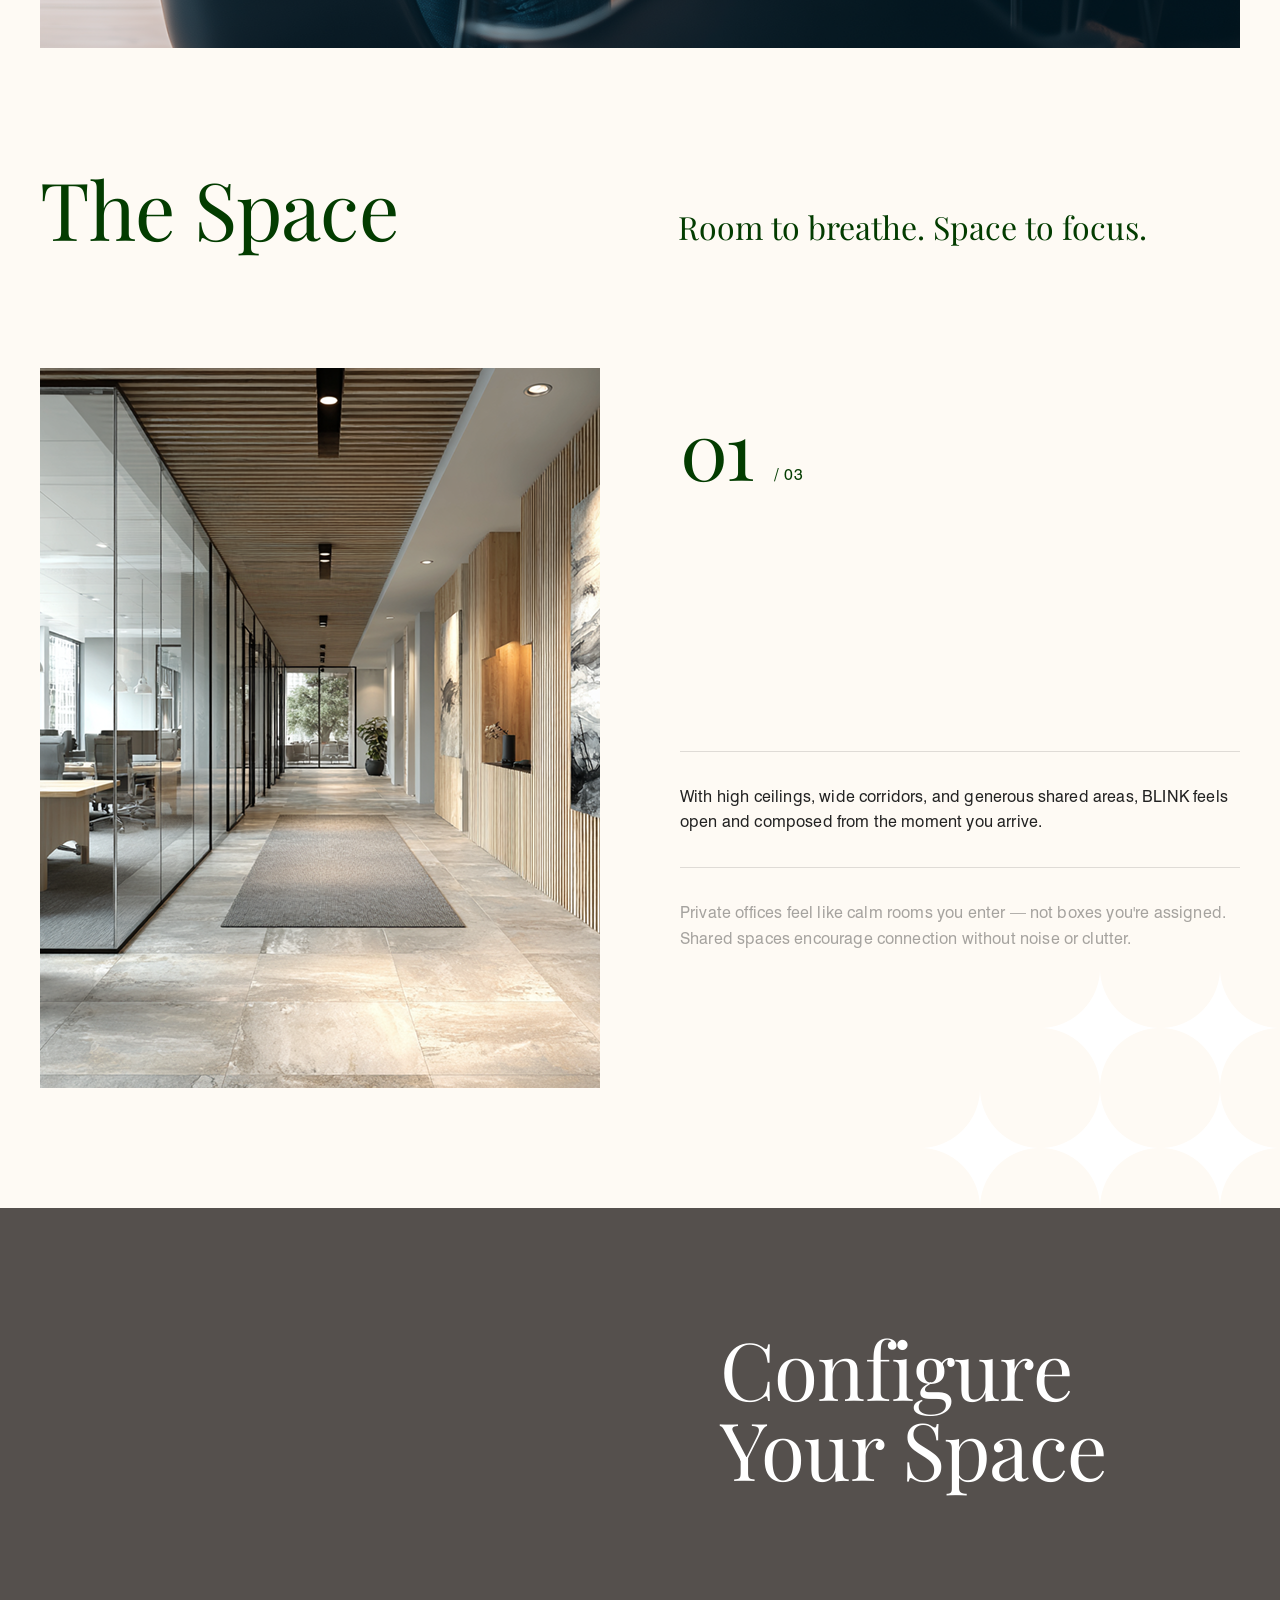
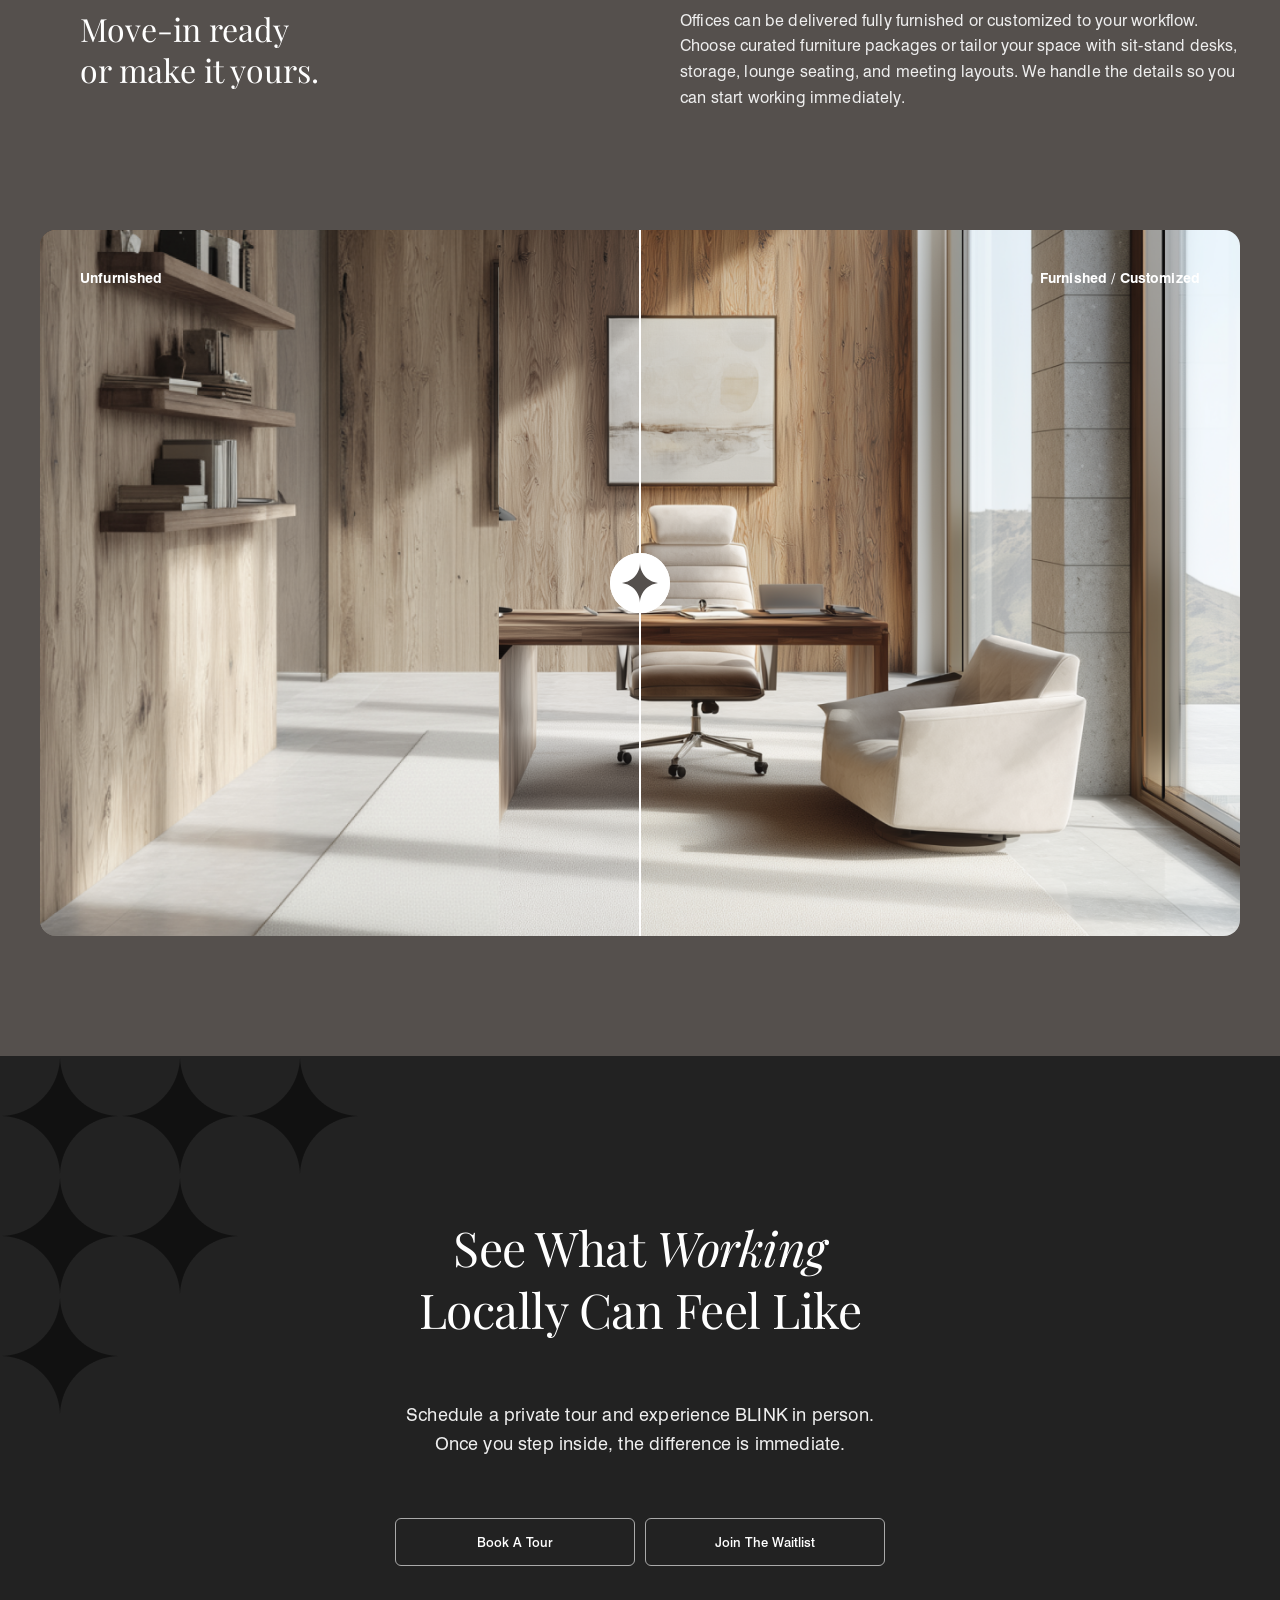
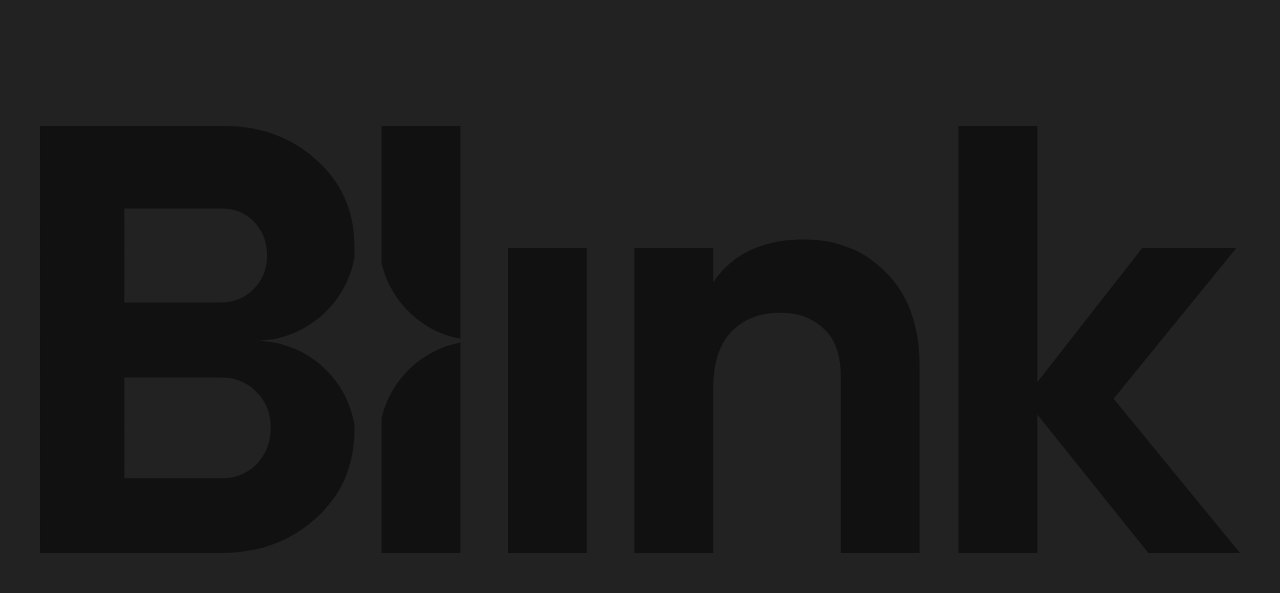
==== commit 29f2e085: "Add files via upload" ====
--- a/index.html
+++ b/index.html
@@ -48,14 +48,18 @@
                 </li>
             </ul>
             <a href="#" class="header__btn">Enquire</a>
-        </div>
+            <div class="header__burger">
+                <div class="header-burger-line"></div>
+                <div class="header-burger-line"></div>
+                <div class="header-burger-line"></div>
+            </div>
         </div>
     </header>
     <main>
         <section class="hero">
             <div class="container">
                 <div class="hero__wrapper">
-                    <h1 class="hero__title">Work <span>Better</span> Minutes from Home</h1>
+                    <h1 class="hero__title">Work <span>Better<br></span> Minutes from Home</h1>
                     <div class="hero__inner">
                         <p class="hero__text">Find Your Workspace</p>
                         <div class="hero__group">
@@ -264,7 +268,7 @@
                          <ul class="tabs-bottom__ul">
                             <li>On site Secretary</li>
                             <li>Cleaning</li>
-                            <li>Indoor + Outdoor Parking Pharmacy</li>
+                            <li>Indoor + Outdoor Parking</li>
                             <li>Pharmacy</li>
                          </ul>
                          <ul class="tabs-bottom__ul">
@@ -343,7 +347,7 @@
                 <img src="./images/about-decor.png" alt="">
             </div>
         </section>
-        <section class="carousel">
+        <section class="carousel-section">
             <div class="container">
                 <div class="carousel__wrapper">
                      <div class="carousel__inner">
@@ -477,13 +481,15 @@
                         </p>
                     </div>
                     <div class="comparison-slider">
+                        <div class="comparison__label-before">Unfurnished</div>
+                        <div class="comparison__label-after">Furnished / Customized</div>
                         <div class="comparison__images">
                             <img class="comparison__image comparison__image--before" src="./images/comparison-img.png"
                                 alt="" />
                             <img class="comparison__image comparison__image--after" src="./images/comparison-img.png"
                                 alt="" />
                         </div>
-
+  
                         <input type="range" min="0" max="100" value="50" class="comparison__slider" />
 
                         <div class="comparison__line"></div>
@@ -582,23 +588,16 @@
         button.style.left = value + '%';
     });
 </script>
-<script id="carousel">
-document.addEventListener('DOMContentLoaded', function () {
-  new Splide('.splide.carousel', {
-    perPage: 1,      
-    gap: 0,          
-    arrows: false,    
-    pagination: false
-  }).mount();
-});
-</script>
-<script>
+<script id="carousel-script">
 document.addEventListener('DOMContentLoaded', () => {
-  const carousels = document.querySelectorAll('.carousel-about');
-
-  if (!carousels.length) return;
-
-  carousels.forEach((root) => {
+  const splideRoot = document.querySelector('.splide.carousel');
+  const carouselAboutBlocks = document.querySelectorAll('.carousel-about');
+
+  if (!splideRoot) return;
+
+  const mobileMq = window.matchMedia('(max-width: 991px)');
+
+  carouselAboutBlocks.forEach((root) => {
     const currentEl = root.querySelector('.js-carousel-about-current');
     const nextEl = root.querySelector('.js-carousel-about-next');
     const itemEls = Array.from(root.querySelectorAll('.carousel-about__item'));
@@ -616,7 +615,18 @@
     let touchStartY = 0;
     let wheelLocked = false;
 
+    function isMobile() {
+      return mobileMq.matches;
+    }
+
     function render() {
+      if (isMobile()) {
+        currentEl.innerHTML = items[0] || '';
+        if (nextEl) nextEl.innerHTML = '';
+        root.classList.add('is-single');
+        return;
+      }
+
       currentEl.innerHTML = items[currentIndex];
 
       const isSingle = items.length <= 1;
@@ -632,7 +642,8 @@
       }
     }
 
-    function changeSlide(direction) {
+    function changeInnerSlide(direction) {
+      if (isMobile()) return;
       if (isAnimating || items.length <= 1) return;
 
       isAnimating = true;
@@ -661,6 +672,7 @@
     root.addEventListener(
       'wheel',
       (event) => {
+        if (isMobile()) return;
         if (items.length <= 1) return;
         if (wheelLocked) return;
         if (Math.abs(event.deltaY) < 12) return;
@@ -669,9 +681,9 @@
         wheelLocked = true;
 
         if (event.deltaY > 0) {
-          changeSlide('next');
+          changeInnerSlide('next');
         } else {
-          changeSlide('prev');
+          changeInnerSlide('prev');
         }
 
         setTimeout(() => {
@@ -684,6 +696,7 @@
     root.addEventListener(
       'touchstart',
       (event) => {
+        if (isMobile()) return;
         if (!event.touches.length) return;
         touchStartY = event.touches[0].clientY;
       },
@@ -693,6 +706,7 @@
     root.addEventListener(
       'touchend',
       (event) => {
+        if (isMobile()) return;
         if (items.length <= 1) return;
         if (!event.changedTouches.length) return;
 
@@ -702,19 +716,48 @@
         if (Math.abs(deltaY) < 40) return;
 
         if (deltaY > 0) {
-          changeSlide('next');
+          changeInnerSlide('next');
         } else {
-          changeSlide('prev');
+          changeInnerSlide('prev');
         }
       },
       { passive: true }
     );
 
+    const resetForCurrentViewport = () => {
+      currentIndex = 0;
+      isAnimating = false;
+      wheelLocked = false;
+      root.classList.remove('is-animating-next', 'is-animating-prev');
+      render();
+    };
+
+    if (typeof mobileMq.addEventListener === 'function') {
+      mobileMq.addEventListener('change', resetForCurrentViewport);
+    } else if (typeof mobileMq.addListener === 'function') {
+      mobileMq.addListener(resetForCurrentViewport);
+    }
+
     render();
   });
+
+  const splide = new Splide(splideRoot, {
+    perPage: 1,
+    gap: 0,
+    arrows: false,
+    pagination: false,
+    speed: 700,
+    breakpoints: {
+      991: {
+        pagination: true,
+      },
+    },
+  });
+
+  splide.mount();
 });
 </script>
- <script id="tabs">
+<script id="tabs">
 document.addEventListener('DOMContentLoaded', function () {
   var tabsBlocks = document.querySelectorAll('.tabs__mid');
 
@@ -722,15 +765,16 @@
 
   tabsBlocks.forEach(function (tabsBlock, blockIndex) {
     var navList = tabsBlock.querySelector('.tabs__nav-list');
+    var slidesWrap = tabsBlock.querySelector('.tabs__slides');
     var slides = Array.from(tabsBlock.querySelectorAll('.tabs__slide'));
 
-    if (!navList || !slides.length) return;
+    if (!navList || !slidesWrap || !slides.length) return;
 
     var activeFoundIndex = slides.findIndex(function (slide) {
       return slide.classList.contains('is-active');
     });
 
-    var startIndex = Math.max(0, activeFoundIndex);
+    var activeIndex = activeFoundIndex >= 0 ? activeFoundIndex : 0;
     var blockId = tabsBlock.id || 'tabs-block-' + (blockIndex + 1);
 
     navList.innerHTML = '';
@@ -739,21 +783,25 @@
 
     slides.forEach(function (slide, index) {
       var titleEl = slide.querySelector('.tab-item__title');
-      if (!titleEl) return;
-
-      var navTitle = titleEl.textContent.replace(/\s+/g, ' ').trim();
+      var navTitle = titleEl
+        ? titleEl.textContent.replace(/\s+/g, ' ').trim()
+        : 'Slide ' + (index + 1);
 
       var button = document.createElement('button');
       button.type = 'button';
       button.className = 'tabs__link';
       button.textContent = navTitle;
+      button.setAttribute('title', navTitle);
+      button.setAttribute('aria-label', navTitle);
       button.setAttribute('role', 'tab');
       button.setAttribute('aria-selected', 'false');
+      button.setAttribute('aria-controls', blockId + '-panel-' + index);
       button.setAttribute('data-index', index);
       button.id = blockId + '-tab-' + index;
 
       slide.setAttribute('role', 'tabpanel');
       slide.setAttribute('aria-labelledby', button.id);
+      slide.setAttribute('aria-hidden', 'true');
       slide.id = blockId + '-panel-' + index;
 
       button.addEventListener('click', function () {
@@ -765,9 +813,30 @@
       buttons.push(button);
     });
 
-    function setActive(activeIndex) {
+    function updateMobileHeight() {
+      if (window.innerWidth > 991) {
+        slidesWrap.style.height = '';
+        return;
+      }
+
+      var activeSlide = slides[activeIndex];
+      if (!activeSlide) return;
+
+      requestAnimationFrame(function () {
+        slidesWrap.style.height = activeSlide.offsetHeight + 'px';
+      });
+    }
+
+    function setActive(nextIndex) {
+      if (nextIndex < 0) nextIndex = slides.length - 1;
+      if (nextIndex >= slides.length) nextIndex = 0;
+
+      activeIndex = nextIndex;
+
       slides.forEach(function (slide, index) {
-        slide.classList.toggle('is-active', index === activeIndex);
+        var isActive = index === activeIndex;
+        slide.classList.toggle('is-active', isActive);
+        slide.setAttribute('aria-hidden', String(!isActive));
       });
 
       buttons.forEach(function (button, index) {
@@ -775,9 +844,62 @@
         button.classList.toggle('is-active', isActive);
         button.setAttribute('aria-selected', String(isActive));
       });
+
+      updateMobileHeight();
     }
 
-    setActive(startIndex);
+    var touchStartX = 0;
+    var touchEndX = 0;
+
+    tabsBlock.addEventListener('touchstart', function (event) {
+      if (window.innerWidth > 991) return;
+      touchStartX = event.changedTouches[0].clientX;
+    }, { passive: true });
+
+    tabsBlock.addEventListener('touchend', function (event) {
+      if (window.innerWidth > 991) return;
+
+      touchEndX = event.changedTouches[0].clientX;
+      var deltaX = touchEndX - touchStartX;
+
+      if (Math.abs(deltaX) < 50) return;
+
+      if (deltaX < 0) {
+        setActive(activeIndex + 1);
+      } else {
+        setActive(activeIndex - 1);
+      }
+    }, { passive: true });
+
+    slides.forEach(function (slide) {
+      var images = slide.querySelectorAll('img');
+
+      images.forEach(function (img) {
+        if (!img.complete) {
+          img.addEventListener('load', updateMobileHeight);
+        }
+      });
+    });
+
+    window.addEventListener('resize', updateMobileHeight);
+    window.addEventListener('load', updateMobileHeight);
+
+    setActive(activeIndex);
+  });
+});
+</script>
+
+<script id="header-burger">
+document.addEventListener('DOMContentLoaded', () => {
+  const header = document.querySelector('.header');
+  const burger = document.querySelector('.header__burger');
+
+  if (!header || !burger) return;
+
+  burger.addEventListener('click', () => {
+    burger.classList.toggle('active');
+    header.classList.toggle('active');
+    document.body.classList.toggle('menu-open');
   });
 });
 </script>
--- a/styles/global.css
+++ b/styles/global.css
@@ -4,6 +4,11 @@
   font-size: 16px;
   color: #fff;
   background: #fefaf4;
+}
+
+html {
+  scroll-behavior: smooth;
+  scroll-padding-top: 80px;
 }
 
 img {
@@ -48,3 +53,12 @@
 .text-grey span {
   font-style: italic;
 }
+
+@media (width <= 768px) {
+  .container {
+    padding: 0px 20px;
+  }
+  .title-h2 {
+    font-size: 40px;
+  }
+}
--- a/styles/main.css
+++ b/styles/main.css
@@ -50,6 +50,173 @@
   color: #fff;
 }
 
+.header__burger {
+  display: flex;
+  flex-direction: column;
+  justify-content: space-between;
+  width: 26px;
+  height: 16px;
+  cursor: pointer;
+  z-index: 100;
+  display: none;
+}
+
+.header-burger-line {
+  width: 100%;
+  height: 2px;
+  background-color: #fff;
+  border-radius: 2px;
+  transition: all 0.3s ease;
+}
+
+.header__burger.active .header-burger-line:nth-child(1) {
+  transform: translateY(7px) rotate(45deg);
+}
+
+.header__burger.active .header-burger-line:nth-child(2) {
+  opacity: 0;
+}
+
+.header__burger.active .header-burger-line:nth-child(3) {
+  transform: translateY(-7px) rotate(-45deg);
+}
+
+@media (width <= 1024px) {
+  .header {
+    background-color: transparent;
+  }
+
+  .header.active,
+  .header.header--scrolled {
+    background-color: #222;
+  }
+
+  .header__container {
+    height: 80px;
+    padding: 20px;
+    display: flex;
+    align-items: center;
+    flex-wrap: wrap;
+    align-content: center;
+    gap: 0 16px;
+  }
+
+  .header__logo {
+    margin-right: auto;
+  }
+
+  .header__burger {
+    display: flex;
+    order: 3;
+  }
+
+  .header__btn {
+    order: 2;
+    width: auto;
+    flex: 0 0 auto;
+    height: auto;
+    padding: 0;
+    margin: 0;
+    border-left: none;
+    border-top: none;
+    justify-content: center;
+    opacity: 1;
+    visibility: visible;
+    pointer-events: auto;
+    overflow: visible;
+    max-height: none;
+    transform: none;
+    transition:
+      color 0.3s ease,
+      opacity 0.3s ease;
+    white-space: nowrap;
+  }
+
+  .header__nav li {
+    width: 100%;
+    border-bottom: 1px solid rgba(255, 255, 255, 0.12);
+  }
+
+  .header__nav-link {
+    display: block;
+    width: 100%;
+    padding: 20px;
+    font-size: 16px;
+    line-height: 1.2;
+  }
+  .header__container {
+    height: 72px;
+    padding: 20px;
+    display: flex;
+    align-items: center;
+    flex-wrap: wrap;
+    align-content: flex-start;
+    gap: 0 16px;
+  }
+
+  .header__nav {
+    order: 4;
+    flex: 0 0 auto;
+    width: calc(100% + 40px);
+    margin-left: -20px;
+    margin-right: -20px;
+    margin-top: 0;
+
+    display: flex;
+    flex-direction: column;
+    gap: 0;
+    max-height: 0;
+    opacity: 0;
+    visibility: hidden;
+    pointer-events: none;
+    overflow: hidden;
+    transform: translateY(-12px);
+    transition:
+      max-height 0.45s ease,
+      opacity 0.3s ease,
+      transform 0.3s ease,
+      visibility 0.3s ease,
+      margin-top 0.3s ease;
+    border-top: 1px solid transparent;
+  }
+
+  .header__nav li {
+    width: 100%;
+    border-bottom: 1px solid rgba(255, 255, 255, 0.12);
+  }
+
+  .header__nav-link {
+    display: block;
+    width: 100%;
+    padding: 20px;
+    font-size: 16px;
+    line-height: 1.2;
+  }
+
+  .header.active .header__nav {
+    max-height: 600px;
+    opacity: 1;
+    visibility: visible;
+    pointer-events: auto;
+    transform: translateY(0);
+    margin-top: 20px;
+    border-top-color: rgba(255, 255, 255, 0.15);
+    background: #222;
+  }
+}
+
+@media (width <= 479px) {
+  .header__logo {
+    max-width: 67px;
+  }
+  .header__container {
+    height: 64px;
+  }
+  .header__nav-link {
+    font-size: 13px;
+    padding: 16px;
+  }
+}
 /* HERO START */
 
 .hero {
@@ -179,6 +346,9 @@
   display: flex;
   flex-flow: column;
 }
+.hero__title br {
+  display: none;
+}
 
 .custom-select.active .select-dropdown {
   max-height: 220px;
@@ -248,13 +418,64 @@
   opacity: 0.8;
 }
 
+@media (width <=991px) {
+  .hero {
+    padding: 318px 0 167px;
+  }
+  .hero__discover-text {
+    display: none;
+  }
+  .hero__title {
+    font-size: 40px;
+  }
+  .hero__text {
+    margin-bottom: 30px;
+  }
+  .hero__group {
+    flex-flow: column;
+    margin-bottom: 40px;
+  }
+}
+
+@media (width <= 768px) {
+  .hero {
+    padding: 318px 0 167px;
+  }
+  .hero__group {
+    margin-bottom: 20px;
+  }
+}
+@media (width <= 479px) {
+  .hero__search,
+  .custom-select {
+    max-width: 220px;
+  }
+  .hero__title br {
+    display: block;
+  }
+  .hero__text {
+    font-size: 12px;
+  }
+  .select-trigger {
+    font-size: 11px;
+  }
+  .hero__search {
+    font-size: 11px;
+  }
+  .option {
+    font-size: 11px;
+  }
+  .hero__group {
+    margin-bottom: 0px;
+  }
+}
 /* HERO END */
 
 /* TEXT LOGO */
 
 .text-logo {
   background: #fefaf4;
-  padding: 442px 0 200px;
+  padding: 30% 0 14%;
   position: relative;
 }
 .text-logo::before {
@@ -276,11 +497,11 @@
 }
 .logo__wrapper {
   position: absolute;
-  top: -242px;
+  top: 0;
+  left: 50%;
   width: 100%;
   max-width: 1360px;
-  left: 50%;
-  transform: translateX(-50%);
+  transform: translate(-50%, -50%);
 }
 .text-logo__inner p {
   font-weight: 400;
@@ -295,6 +516,18 @@
 .text-logo__inner {
   max-width: 977px;
   margin: 0 auto;
+}
+
+@media (width <= 991px) {
+  .text-logo__inner p {
+    font-size: 32px;
+  }
+}
+
+@media (width <= 479px) {
+  .text-logo__inner p {
+    font-size: 24px;
+  }
 }
 
 /* OPTIONS */
@@ -384,6 +617,47 @@
   .options__inner .title-h2 br {
     display: none;
   }
+  .options__inner h2 {
+    text-align: center;
+  }
+  .options__inner {
+    flex-flow: column;
+    padding-left: 0;
+    gap: 30px;
+    align-items: center;
+    justify-content: center;
+  }
+  .options__text {
+    align-self: unset;
+    text-align: center;
+  }
+  .options__cta {
+    display: none;
+  }
+  .options__list {
+    gap: 30px;
+  }
+}
+
+@media (width <= 768px) {
+  .options__list {
+    flex-flow: column;
+  }
+  .options__wrapper {
+    gap: 60px;
+  }
+  .options {
+    padding: 60px 0;
+  }
+  .options__text {
+    font-size: 16px;
+  }
+  .options__title {
+    font-size: 18px;
+  }
+  .options__subtitle {
+    font-size: 12px;
+  }
 }
 
 /* CENTER */
@@ -415,6 +689,23 @@
   height: 100%;
   inset: 0;
   z-index: -1;
+}
+
+@media (width <= 991px) {
+  .center-text {
+    padding: 200px 0;
+  }
+  .center-text__wrapper {
+    font-size: 64px;
+  }
+}
+@media (width <= 479px) {
+  .center-text__wrapper {
+    font-size: 48px;
+  }
+  .center-text {
+    padding: 120px 0;
+  }
 }
 
 /* FLOORPLANS */
@@ -454,10 +745,46 @@
   margin: 0 auto;
 }
 
+@media (width <= 991px) {
+  .fp__inner {
+    padding-left: 0;
+    gap: 30px;
+    flex-flow: column;
+  }
+  .fp__text {
+    align-self: unset;
+    text-align: center;
+  }
+  .fp__inner h2 {
+    text-align: center;
+  }
+}
+
+@media (width <= 768px) {
+  .floorplans {
+    padding: 60px 0 48px;
+  }
+  .fp__text {
+    font-size: 16px;
+  }
+  .fp__wrapper {
+    gap: 120px;
+  }
+}
+
+@media (width <= 479px) {
+  .fp__wrapper {
+    gap: 80px;
+  }
+  .floorplans {
+    padding: 60px 0 60px;
+  }
+}
 /* MAP */
 
 .map {
   background: #fafafa;
+  padding: 120px 0;
 }
 .map__wrapper {
   display: flex;
@@ -468,8 +795,7 @@
 .map__inner {
   padding-left: 40px;
 }
-.title-h2 {
-}
+
 .map__inner {
   display: flex;
   gap: 81px;
@@ -495,6 +821,55 @@
   width: 100%;
 }
 
+@media (width <= 991px) {
+  .map__wrapper .title-h2,
+  .map__inner {
+    padding-left: 0px;
+  }
+  .map__inner {
+    flex-flow: column;
+  }
+  .map__wrapper,
+  .map__inner {
+    gap: 60px;
+  }
+  .map h2 {
+    text-align: center;
+  }
+  .map__text {
+    max-width: 100%;
+    text-align: center;
+  }
+  .map__text br {
+    display: none;
+  }
+  .map__subtitle {
+    max-width: 100%;
+    text-align: center;
+  }
+}
+
+@media (width <= 768px) {
+  .map {
+    padding: 60px 0;
+  }
+  .map__wrapper,
+  .map__inner {
+    gap: 30px;
+  }
+}
+
+@media (width <= 479px) {
+  .map__text {
+    font-size: 16px;
+  }
+  .map__subtitle {
+    font-size: 11px;
+  }
+  .map__image {
+    margin-top: 30px;
+  }
+}
 /* TEXT IMAGE */
 
 .text-image {
@@ -545,6 +920,55 @@
   max-width: 320px;
   width: 100%;
   height: 100%;
+}
+
+@media (width <= 991px) {
+  .text-image {
+    padding: 120px 0;
+  }
+  .tim__image-small {
+    display: none;
+  }
+  .tim__wrapper {
+    gap: 90px;
+  }
+  .tim__subtitle {
+    font-size: 24px;
+  }
+}
+
+@media (width <= 768px) {
+  .tim__title-wrapper p {
+    font-size: 32px;
+  }
+  .text-image {
+    padding: 40px 0 60px;
+  }
+  .tim__inner {
+    gap: 40px;
+  }
+  .tim__wrapper {
+    gap: 60px;
+  }
+}
+
+@media (width <= 479px) {
+  .tim__title-wrapper p {
+    font-size: 24px;
+  }
+  .tim__list {
+    justify-content: center;
+  }
+  .tim__subtitle {
+    font-size: 16px;
+  }
+  .tim__title-wrapper p {
+    max-width: calc(100% - 40px);
+    margin: 0 auto;
+  }
+  .tim__image-big {
+    max-width: calc(100% - 100px);
+  }
 }
 
 /* ABOUT DECOR */
@@ -603,6 +1027,56 @@
   z-index: -1;
 }
 
+@media (width <= 1280px) {
+  .about__inner {
+    gap: 200px;
+  }
+}
+@media (width <= 991px) {
+  .about-title {
+    text-align: center;
+    max-width: unset;
+    padding-left: 0;
+  }
+  .about__wrapper {
+    gap: 60px;
+  }
+  .about__inner {
+    padding-left: 0;
+    flex-flow: column;
+    gap: 60px;
+  }
+  .about__text,
+  .about__text-small {
+    max-width: unset;
+    text-align: center;
+  }
+  .about__text br {
+    display: none;
+  }
+  .about__decor {
+    display: none;
+  }
+}
+
+@media (width <=768px) {
+  .about__wrapper {
+    gap: 30px;
+  }
+  .about {
+    padding: 60px 0 0;
+  }
+  .about__text {
+    font-size: 16px;
+  }
+  .about__text-small {
+    font-size: 11px;
+  }
+  .about__inner {
+    gap: 30px;
+  }
+}
+
 /* TABS */
 
 .tabs {
@@ -613,23 +1087,25 @@
   display: flex;
   flex-flow: column;
   gap: 120px;
-  padding: 0px 80px;
-}
+  padding: 0 80px;
+}
+
 .tabs__top {
   display: flex;
   flex-flow: column;
   gap: 120px;
 }
-.title-h2 {
-}
+
 .tabs-title {
   text-align: end;
   max-width: 995px;
 }
+
 .tabs__top-inner {
   display: flex;
   gap: 313px;
 }
+
 .tabs__top-text {
   font-weight: 400;
   font-size: 32px;
@@ -639,9 +1115,11 @@
   width: 100%;
   max-width: 327px;
 }
+
 .tabs__top-text span {
   font-style: italic;
 }
+
 .tabs__top-text-small {
   font-weight: 400;
   font-size: 16px;
@@ -650,33 +1128,46 @@
   color: #444;
   max-width: 619px;
 }
-.tabs__mid {
-}
-.tabs__nav-list {
-}
-.tabs__slides {
-}
-.tabs__slide {
-}
-.is-active {
-}
-.tabs__left {
-}
-.tab-item__title {
-}
-.tabs__image {
-}
+
 .tabs__bottom {
-}
+  display: flex;
+  justify-content: space-between;
+}
+
 .tabs__bottom-title {
-}
+  font-weight: 400;
+  font-size: 32px;
+  line-height: 130%;
+  color: #033c00;
+  font-family: "Playfair Display", sans-serif;
+}
+
 .tabs-bottom__ul {
+  list-style: disc;
+}
+
+.tabs-bottom__ul li {
+  font-weight: 400;
+  font-size: 18px;
+  line-height: 180%;
+  letter-spacing: 0.01em;
+  color: #444;
+  list-style-type: disc;
+}
+
+.tabs__decor {
+  position: absolute;
+  width: 100%;
+  max-width: 360px;
+  height: auto;
+  bottom: 0;
+  left: -80px;
+  z-index: -1;
 }
 
 .tabs__mid {
   position: relative;
   width: 100%;
-  overflow: hidden;
 }
 
 .tabs__slides {
@@ -690,6 +1181,7 @@
   display: flex;
   justify-content: space-between;
   align-items: center;
+  gap: 32px;
   opacity: 0;
   visibility: hidden;
   pointer-events: none;
@@ -730,7 +1222,11 @@
   cursor: pointer;
   transition:
     color 0.3s ease,
-    opacity 0.3s ease;
+    opacity 0.3s ease,
+    background-color 0.3s ease;
+  background: transparent;
+  border: 0;
+  padding: 0;
 }
 
 .tabs__link:hover {
@@ -763,9 +1259,218 @@
   max-width: 680px;
 }
 
+.tabs__image img {
+  display: block;
+  width: 100%;
+  height: auto;
+}
+
+@media (width <= 991px) {
+  .tabs-title {
+    text-align: center;
+    max-width: unset;
+  }
+
+  .tabs__top-inner {
+    flex-flow: column;
+    gap: 60px;
+  }
+
+  .tabs__top {
+    gap: 60px;
+  }
+
+  .tabs__top-text {
+    max-width: 100%;
+    text-align: center;
+  }
+
+  .tabs__top-text br {
+    display: none;
+  }
+
+  .tabs__top-text-small {
+    text-align: center;
+    max-width: 100%;
+  }
+
+  .tabs__wrapper {
+    padding: 0;
+  }
+
+  .tabs__mid {
+    padding-bottom: 40px;
+  }
+
+  .tabs__slides {
+    min-height: 1118px;
+    transition: height 0.35s ease;
+  }
+
+  .tabs__slide {
+    align-items: center;
+    flex-direction: column-reverse;
+    justify-content: center;
+    gap: 30px;
+  }
+
+  .tabs__left {
+    align-items: center;
+  }
+
+  .tabs__image {
+    max-width: 100%;
+  }
+
+  .tab-item__title {
+    max-width: 100%;
+    font-size: 42px;
+    line-height: 100%;
+    text-align: center;
+  }
+
+  .tabs__nav-list {
+    top: auto;
+    bottom: 0;
+    left: 50%;
+    transform: translateX(-50%);
+    flex-direction: row;
+    align-items: center;
+    justify-content: center;
+    gap: 10px;
+    width: max-content;
+  }
+
+  .tabs__link {
+    width: 10px;
+    min-width: 10px;
+    height: 10px;
+    padding: 0;
+    border-radius: 50%;
+    background: #d2d2d2;
+    font-size: 0;
+    line-height: 0;
+    color: transparent;
+    overflow: hidden;
+  }
+
+  .tabs__link:hover {
+    color: transparent;
+    background: #9db09c;
+  }
+
+  .tabs__link.is-active {
+    background: #033c00;
+  }
+  .tabs__decor {
+    display: none;
+  }
+  .tabs__bottom {
+    flex-flow: row wrap;
+    row-gap: 40px;
+  }
+  .tabs__bottom-title {
+    width: 100%;
+    text-align: center;
+  }
+  .tabs__bottom-title br {
+    display: none;
+  }
+  .tabs-bottom__ul {
+    max-width: calc(40% - 10px);
+    width: 100%;
+    flex-shrink: 0;
+    display: flex;
+    flex-flow: column;
+    list-style-position: inside;
+  }
+}
+
+@media (width <= 768px) {
+  .tabs {
+    padding: 60px 0;
+  }
+
+  .tabs__wrapper {
+    gap: 60px;
+  }
+
+  .tabs-bottom__ul li {
+    font-size: 11px;
+    text-wrap: nowrap;
+  }
+
+  .tabs__bottom-title {
+    font-size: 28px;
+  }
+
+  .tab-item__title {
+    font-size: 34px;
+  }
+  .tabs {
+    padding: 60px 0;
+  }
+  .tabs__slides {
+    min-height: 900px;
+    transition: height 0.35s ease;
+  }
+  .tabs-bottom__ul {
+    max-width: 40%;
+  }
+}
+
+@media (width <= 600px) {
+  .tabs__slides {
+    min-height: calc(100vw + 100px);
+  }
+}
+
+@media (width <= 479px) {
+  .tabs__top-inner,
+  .tabs__top {
+    gap: 30px;
+  }
+  .tabs__top-text {
+    font-size: 16px;
+  }
+  .tabs__top-text-small {
+    font-size: 11px;
+  }
+  .tabs__image {
+    max-width: calc(100% - 30px);
+  }
+  .tabs__slides {
+    min-height: calc(100vw + 60px);
+  }
+  .tabs-bottom__ul li {
+    font-size: 9px;
+    text-wrap: nowrap;
+  }
+  .tabs__bottom {
+    overflow: hidden;
+  }
+  .tabs__link {
+    width: 6px;
+    min-width: 6px;
+    height: 6px;
+  }
+  .tabs__nav-list {
+    gap: 4px;
+  }
+}
+
+@media (width <= 393px) {
+  .tabs__slides {
+    min-height: calc(100vw + 50px);
+  }
+  .tabs-bottom__ul {
+    max-width: 50%;
+  }
+}
+
 /*  carousel */
 
-.carousel {
+.carousel-section {
   padding: 120px 0;
   position: relative;
 }
@@ -841,12 +1546,7 @@
   letter-spacing: 0.04em;
   color: #033c00;
 }
-.carousel-about {
-}
-.carousel-about__stage {
-}
-.carousel__about-block {
-}
+
 .carousel-about__text {
   font-weight: 400;
   font-size: 16px;
@@ -854,19 +1554,11 @@
   letter-spacing: 0.01em;
   color: #222;
 }
-.js-carousel-about-current {
-}
-.carousel-about__preview {
-}
+
 .carousel-about__text--muted {
   color: #aaa;
 }
-.js-carousel-about-next {
-}
-.carousel-about__items {
-}
-.carousel-about__item {
-}
+
 .carousel-about {
   position: relative;
   overflow: hidden;
@@ -913,6 +1605,145 @@
 .carousel-about.is-animating-prev .js-carousel-about-next {
   transform: translateY(1rem);
   opacity: 0;
+}
+
+@media (width <= 1280px) {
+  .carousel__wrapper {
+    padding-left: 0;
+    padding-right: 0;
+  }
+}
+@media (width <= 991px) {
+  .carousel__inner {
+    gap: 60px;
+    flex-flow: column;
+    align-items: center;
+  }
+  .carousel__decor {
+    display: none;
+  }
+  .carousel__content {
+    flex-direction: column;
+    gap: 24px;
+  }
+
+  .carousel__num-container {
+    display: none;
+  }
+
+  .carousel__right {
+    max-width: 100%;
+  }
+
+  .carousel__image {
+    margin: 0 auto;
+  }
+
+  .carousel__image img {
+    width: 100%;
+    height: auto;
+    display: block;
+  }
+
+  .carousel-about {
+    overflow: visible;
+  }
+
+  .carousel-about__stage {
+    gap: 0;
+  }
+
+  .carousel__about-block {
+    padding: 24px 0 0;
+    border-top: none;
+    border-bottom: none;
+  }
+
+  .carousel-about__preview {
+    display: none;
+  }
+
+  .carousel-about__text {
+    transform: none !important;
+    opacity: 1 !important;
+    transition: none;
+  }
+
+  .splide.carousel .splide__pagination {
+    position: static;
+    margin-top: 30px;
+    display: flex;
+    justify-content: center;
+    gap: 10px;
+  }
+
+  .splide.carousel .splide__pagination li {
+    display: flex;
+  }
+
+  .splide.carousel .splide__pagination__page {
+    width: 10px;
+    height: 10px;
+    min-width: 10px;
+    min-height: 10px;
+    margin: 0;
+    border-radius: 50%;
+    background: #d9d9d9;
+    opacity: 1;
+    transform: none;
+    transition: background-color 0.3s ease;
+  }
+
+  .splide.carousel .splide__pagination__page.is-active {
+    background: #033c00;
+    transform: none;
+  }
+  .carousel__wrapper {
+    gap: 60px;
+  }
+  .carousel-about__text br {
+    display: none;
+  }
+  .carousel-about__text {
+    text-align: center;
+  }
+  .carousel__content {
+    gap: 30px;
+  }
+  .carousel__about-block {
+    padding: 0;
+  }
+}
+
+@media (width <= 768px) {
+  .carousel-section {
+    padding: 60px 0;
+  }
+  .carousel__inner {
+    gap: 30px;
+  }
+  .carousel__wrapper {
+    gap: 60px;
+  }
+  .carousel__subtitle {
+    text-align: center;
+    font-size: 16px;
+  }
+  .carousel-about__text {
+    font-size: 11px;
+  }
+}
+
+@media (width <= 479px) {
+  .splide.carousel .splide__pagination__page {
+    width: 6px;
+    height: 6px;
+    min-width: 6px;
+    min-height: 6px;
+  }
+  .splide.carousel .splide__pagination {
+    gap: 4px;
+  }
 }
 
 /* COMPARISON */
@@ -1035,6 +1866,122 @@
   will-change: left;
   pointer-events: none;
 }
+.comparison__label-before {
+  position: absolute;
+  top: 40px;
+  left: 40px;
+  font-weight: 700;
+  font-size: 14px;
+  line-height: 120%;
+  letter-spacing: 0.01em;
+  text-transform: capitalize;
+  color: #fff;
+  z-index: 12;
+}
+.comparison__label-after {
+  position: absolute;
+  top: 40px;
+  right: 40px;
+  font-weight: 700;
+  font-size: 14px;
+  line-height: 120%;
+  letter-spacing: 0.01em;
+  text-transform: capitalize;
+  color: #fff;
+  z-index: 12;
+}
+
+@media (width <= 991px) {
+  .comp-title__wrapper {
+    padding-left: 0;
+    align-items: center;
+    justify-content: center;
+  }
+  .comp-title {
+    text-align: center;
+  }
+  .comp__inner {
+    padding-left: 0;
+    flex-flow: column;
+    gap: 60px;
+  }
+  .comp__text br {
+    display: none;
+  }
+  .comp__text,
+  .comp__text-small {
+    max-width: unset;
+    text-align: center;
+  }
+  .comp__wrapper {
+    gap: 60px;
+  }
+}
+
+@media (width <= 768px) {
+  .comparison {
+    padding: 60px 0;
+  }
+  .comp__wrapper {
+    gap: 30px;
+  }
+  .comp__inner {
+    gap: 30px;
+  }
+  .comparison-slider {
+    margin-top: 30px;
+  }
+  .comparison__label-before {
+    font-size: 10px;
+    top: 20px;
+    left: 20px;
+  }
+  .comparison__label-after {
+    font-size: 10px;
+    top: 20px;
+    right: 20px;
+  }
+}
+
+@media (width <= 479px) {
+  .comp__text {
+    font-size: 16px;
+  }
+  .comp__text-small {
+    font-size: 11px;
+  }
+  .comparison__label-before {
+    font-size: 8px;
+    top: 10px;
+    left: 10px;
+    line-height: 120%;
+  }
+  .comparison__label-after {
+    font-size: 8px;
+    line-height: 120%;
+    top: 10px;
+    right: 10px;
+  }
+  .comparison__button {
+    max-width: 30px;
+    height: 30px;
+  }
+  .comparison__button svg {
+    width: 30px;
+    height: 30px;
+  }
+}
+
+@media (width <= 375px) {
+  .comparison__button {
+    max-width: 15px;
+    height: 15px;
+  }
+  .comparison__button svg {
+    width: 15px;
+    height: 15px;
+  }
+}
 
 /* FOOTER */
 
@@ -1116,3 +2063,41 @@
   left: 0;
   z-index: -1;
 }
+
+@media (width <= 991px) {
+  .footer__decor {
+    display: none;
+  }
+  .footer {
+    padding: 80px 0 0;
+  }
+}
+
+@media (width <= 479px) {
+  .footer__title {
+    font-size: 28px;
+    max-width: 270px;
+  }
+  .footer-text {
+    font-size: 11px;
+    max-width: 295px;
+  }
+  .footer__inner {
+    max-width: calc(100% - 80px);
+    align-items: center;
+    gap: 40px;
+  }
+  .footer__cta-list {
+    flex-flow: column;
+    width: 100%;
+  }
+  .footer__cta {
+    max-width: 220px;
+    height: 36px;
+    font-size: 11px;
+  }
+  .footer__container {
+    gap: 80px;
+    padding: 0;
+  }
+}
